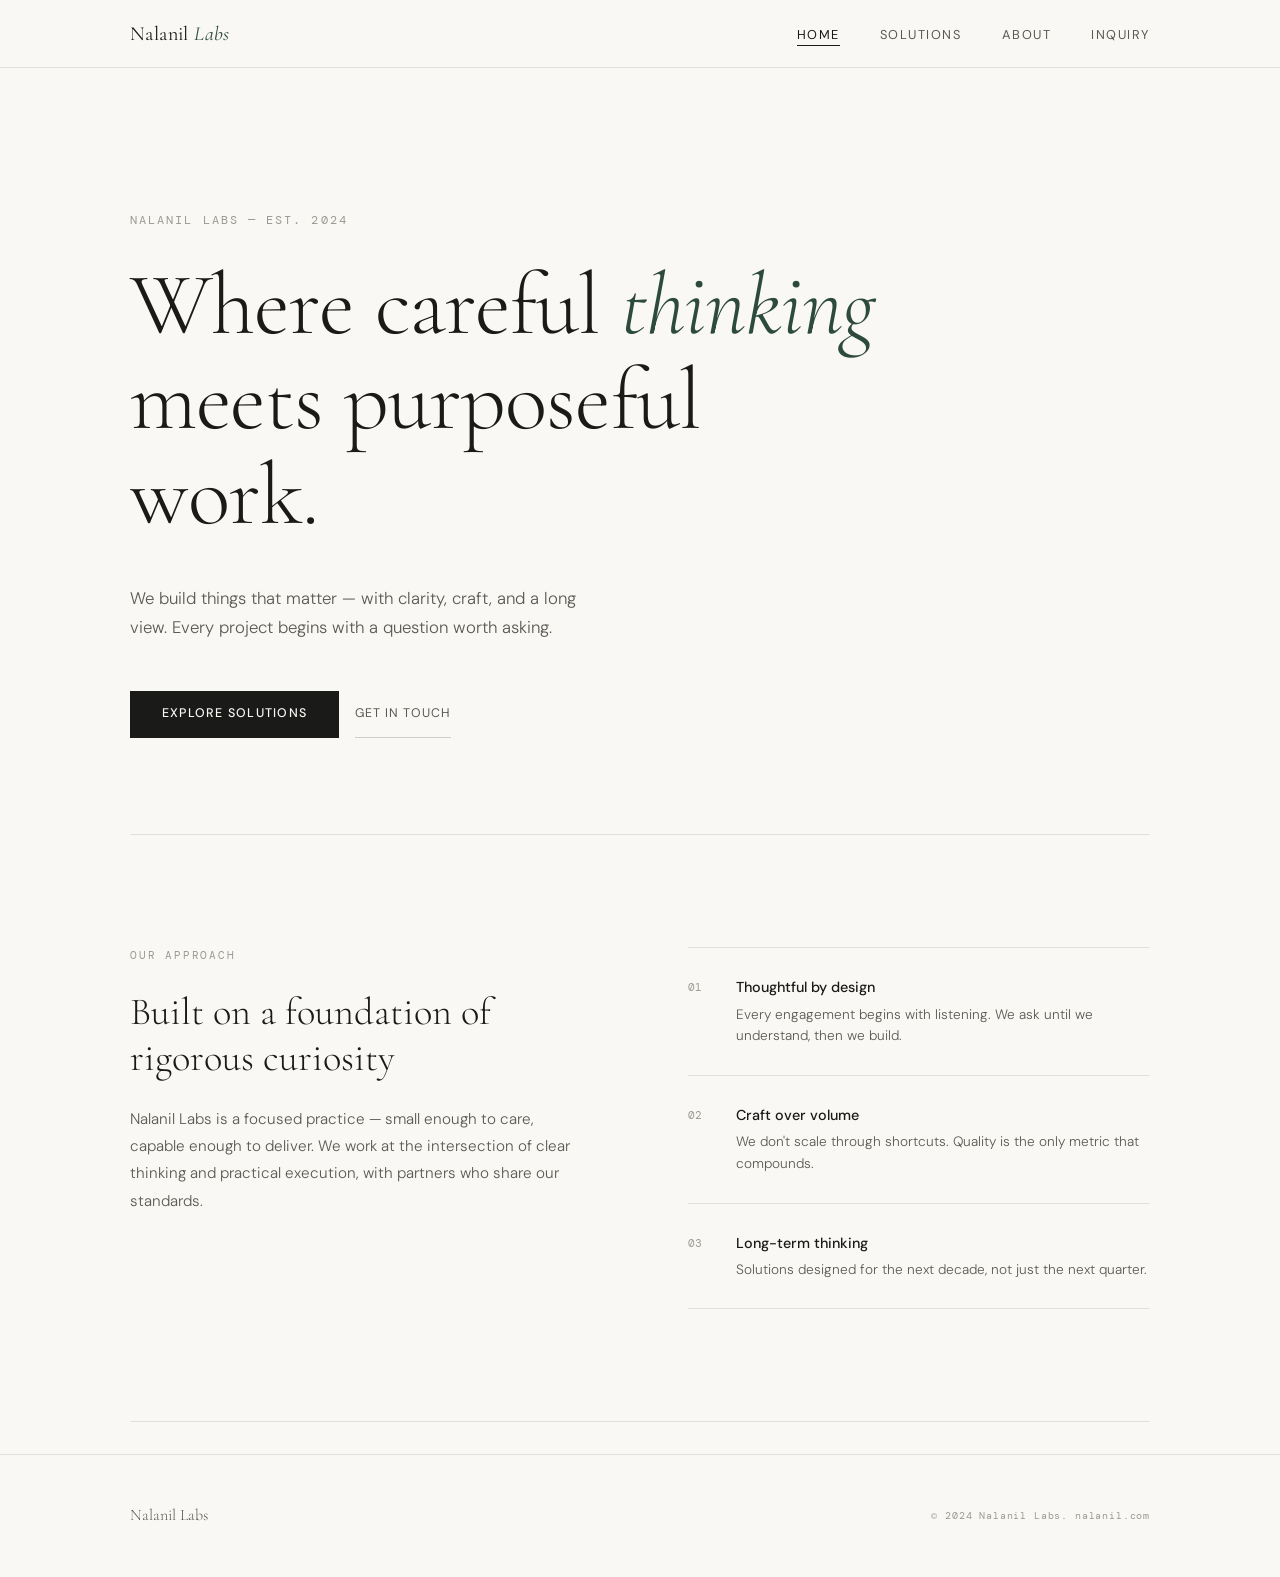
==== index.html @ ee6b1313 "Initial GitHub Pages site setup" ====
<!DOCTYPE html>
<html lang="en">
<head>
<meta charset="UTF-8">
<meta name="viewport" content="width=device-width, initial-scale=1.0">
<title>Nalanil Labs</title>
<link rel="preconnect" href="https://fonts.googleapis.com">
<link href="https://fonts.googleapis.com/css2?family=Cormorant+Garamond:ital,wght@0,300;0,400;0,600;1,300;1,400&family=DM+Mono:wght@300;400&family=DM+Sans:wght@300;400;500&display=swap" rel="stylesheet">
<style>
  *, *::before, *::after { box-sizing: border-box; margin: 0; padding: 0; }

  :root {
    --ink: #1a1a18;
    --ink-soft: #5a5a54;
    --ink-muted: #9a9a94;
    --paper: #f9f8f4;
    --paper-warm: #f2f0e8;
    --paper-card: #ffffff;
    --accent: #2d4a3e;
    --accent-light: #e8f0ec;
    --border: rgba(26,26,24,0.1);
    --border-med: rgba(26,26,24,0.18);
    --serif: 'Cormorant Garamond', Georgia, serif;
    --sans: 'DM Sans', sans-serif;
    --mono: 'DM Mono', monospace;
    --nav-h: 68px;
    --max: 1100px;
  }

  html { scroll-behavior: smooth; }

  body {
    font-family: var(--sans);
    background: var(--paper);
    color: var(--ink);
    font-size: 16px;
    line-height: 1.6;
    -webkit-font-smoothing: antialiased;
  }

  /* NAV */
  nav {
    position: fixed; top: 0; left: 0; right: 0;
    height: var(--nav-h);
    background: rgba(249,248,244,0.93);
    backdrop-filter: blur(12px);
    border-bottom: 1px solid var(--border);
    z-index: 100;
    display: flex; align-items: center;
  }
  .nav-inner {
    max-width: var(--max); margin: 0 auto; padding: 0 2.5rem;
    width: 100%; display: flex; align-items: center; justify-content: space-between;
  }
  .nav-logo {
    font-family: var(--serif); font-size: 1.25rem; font-weight: 400;
    letter-spacing: 0.02em; color: var(--ink); text-decoration: none; cursor: pointer;
  }
  .nav-logo span { font-style: italic; color: var(--accent); }
  .nav-links { display: flex; gap: 2.5rem; list-style: none; align-items: center; }
  .nav-links a {
    font-size: 0.8rem; font-weight: 400; letter-spacing: 0.12em; text-transform: uppercase;
    color: var(--ink-soft); text-decoration: none; cursor: pointer;
    transition: color 0.2s; padding-bottom: 2px; border-bottom: 1px solid transparent;
  }
  .nav-links a:hover, .nav-links a.active { color: var(--ink); border-bottom-color: var(--ink); }

  /* PAGES */
  .page { display: none; min-height: 100vh; padding-top: var(--nav-h); animation: fadeUp 0.45s ease both; }
  .page.visible { display: block; }
  @keyframes fadeUp {
    from { opacity: 0; transform: translateY(10px); }
    to   { opacity: 1; transform: translateY(0); }
  }

  /* LAYOUT */
  .container { max-width: var(--max); margin: 0 auto; padding: 0 2.5rem; }

  /* SHARED */
  .eyebrow {
    font-family: var(--mono); font-size: 0.7rem; letter-spacing: 0.18em;
    text-transform: uppercase; color: var(--ink-muted); margin-bottom: 1.25rem;
  }
  .page-header { padding: 6rem 0 4rem; border-bottom: 1px solid var(--border); }
  .page-header h1 {
    font-family: var(--serif); font-size: clamp(2.4rem, 5vw, 4rem);
    font-weight: 300; line-height: 1.1; max-width: 640px;
  }
  .page-header p {
    margin-top: 1.5rem; font-size: 1rem; color: var(--ink-soft);
    max-width: 500px; font-weight: 300; line-height: 1.75;
  }

  /* BUTTONS */
  .btn-primary {
    display: inline-block; background: var(--ink); color: var(--paper);
    font-family: var(--sans); font-size: 0.78rem; font-weight: 500;
    letter-spacing: 0.1em; text-transform: uppercase; padding: 0.85rem 2rem;
    cursor: pointer; border: none; transition: background 0.2s, transform 0.15s; text-decoration: none;
  }
  .btn-primary:hover { background: var(--accent); transform: translateY(-1px); }
  .btn-ghost {
    display: inline-block; background: transparent; color: var(--ink-soft);
    font-family: var(--sans); font-size: 0.78rem; font-weight: 400;
    letter-spacing: 0.08em; text-transform: uppercase; padding: 0.85rem 0;
    cursor: pointer; border: none; text-decoration: none;
    border-bottom: 1px solid var(--border-med); transition: color 0.2s, border-color 0.2s;
  }
  .btn-ghost:hover { color: var(--ink); border-color: var(--ink); }
  .btn-group { display: flex; gap: 1rem; align-items: center; flex-wrap: wrap; }

  /* HOME */
  .home-hero { padding: 9rem 0 6rem; border-bottom: 1px solid var(--border); }
  .hero-eyebrow {
    font-family: var(--mono); font-size: 0.72rem; letter-spacing: 0.18em;
    text-transform: uppercase; color: var(--ink-muted); margin-bottom: 1.75rem;
  }
  .hero-headline {
    font-family: var(--serif); font-size: clamp(3.2rem, 7vw, 5.5rem);
    font-weight: 300; line-height: 1.08; letter-spacing: -0.01em;
    color: var(--ink); max-width: 760px; margin-bottom: 2.5rem;
  }
  .hero-headline em { font-style: italic; color: var(--accent); }
  .hero-sub {
    font-size: 1.05rem; font-weight: 300; color: var(--ink-soft);
    max-width: 480px; line-height: 1.75; margin-bottom: 3rem;
  }
  .home-intro {
    padding: 7rem 0; display: grid; grid-template-columns: 1fr 1fr;
    gap: 6rem; align-items: start; border-bottom: 1px solid var(--border);
  }
  .intro-label {
    font-family: var(--mono); font-size: 0.7rem; letter-spacing: 0.16em;
    text-transform: uppercase; color: var(--ink-muted); margin-bottom: 1.5rem;
  }
  .intro-title { font-family: var(--serif); font-size: 2.4rem; font-weight: 300; line-height: 1.2; margin-bottom: 1.5rem; }
  .intro-body { font-size: 0.95rem; color: var(--ink-soft); line-height: 1.8; font-weight: 300; }
  .intro-features { display: flex; flex-direction: column; }
  .feature-row {
    display: flex; align-items: flex-start; gap: 1.5rem;
    padding: 1.75rem 0; border-bottom: 1px solid var(--border);
  }
  .feature-row:first-child { border-top: 1px solid var(--border); }
  .feature-num { font-family: var(--mono); font-size: 0.7rem; color: var(--ink-muted); padding-top: 3px; min-width: 24px; }
  .feature-text strong { display: block; font-size: 0.9rem; font-weight: 500; margin-bottom: 0.25rem; color: var(--ink); }
  .feature-text p { font-size: 0.85rem; color: var(--ink-soft); font-weight: 300; line-height: 1.6; }

  /* SOLUTIONS */
  .workflow-section { padding: 5rem 0; border-bottom: 1px solid var(--border); }
  .workflow-intro {
    display: grid; grid-template-columns: 1fr 1.4fr; gap: 5rem; align-items: start; margin-bottom: 4rem;
  }
  .workflow-intro h2 { font-family: var(--serif); font-size: 2.2rem; font-weight: 300; line-height: 1.2; }
  .workflow-intro p { font-size: 0.92rem; color: var(--ink-soft); line-height: 1.85; font-weight: 300; }
  .time-callout {
    background: var(--accent); color: var(--paper); padding: 2.5rem 3rem;
    margin-bottom: 4rem; display: flex; align-items: center; gap: 3rem;
  }
  .time-num {
    font-family: var(--serif); font-size: 4.5rem; font-weight: 300;
    line-height: 1; white-space: nowrap; opacity: 0.95;
  }
  .time-num span { font-size: 1.8rem; }
  .time-text { font-size: 0.9rem; font-weight: 300; line-height: 1.7; opacity: 0.85; }
  .time-text strong { font-weight: 500; opacity: 1; display: block; font-size: 1rem; margin-bottom: 0.4rem; }
  .workflow-steps { display: flex; flex-direction: column; }
  .step-row {
    display: grid; grid-template-columns: 60px 1fr; gap: 2rem;
    padding: 2.25rem 0; border-bottom: 1px solid var(--border); align-items: start;
  }
  .step-row:first-child { border-top: 1px solid var(--border); }
  .step-num { font-family: var(--mono); font-size: 0.65rem; color: var(--ink-muted); letter-spacing: 0.08em; padding-top: 4px; }
  .step-body h4 { font-family: var(--serif); font-size: 1.25rem; font-weight: 400; margin-bottom: 0.5rem; }
  .step-body p { font-size: 0.85rem; color: var(--ink-soft); line-height: 1.75; font-weight: 300; }
  .step-tag {
    display: inline-block; margin-top: 0.75rem; font-family: var(--mono);
    font-size: 0.62rem; letter-spacing: 0.1em; text-transform: uppercase;
    color: var(--accent); padding: 0.25rem 0.65rem;
    border: 1px solid rgba(45,74,62,0.3); background: var(--accent-light);
  }
  .solutions-cta {
    padding: 5rem 0; display: flex; align-items: center;
    justify-content: space-between; gap: 2rem;
  }
  .solutions-cta h2 { font-family: var(--serif); font-size: 2rem; font-weight: 300; max-width: 420px; line-height: 1.2; }

  /* ABOUT */
  .about-split {
    padding: 6rem 0; display: grid; grid-template-columns: 1fr 1fr;
    gap: 7rem; border-bottom: 1px solid var(--border); align-items: start;
  }
  .about-text h2 { font-family: var(--serif); font-size: 2.5rem; font-weight: 300; line-height: 1.15; margin-bottom: 2rem; }
  .about-text p { font-size: 0.92rem; color: var(--ink-soft); line-height: 1.85; font-weight: 300; margin-bottom: 1.25rem; }
  .origin-section { padding: 6rem 0; border-bottom: 1px solid var(--border); }
  .origin-grid { display: grid; grid-template-columns: 1fr 2fr; gap: 6rem; align-items: start; margin-top: 3rem; }
  .origin-sidebar h2 { font-family: var(--serif); font-size: 2.2rem; font-weight: 300; line-height: 1.15; }
  .origin-sidebar h2 em { font-style: italic; color: var(--accent); }
  .origin-note { margin-top: 2rem; padding-top: 2rem; border-top: 1px solid var(--border); }
  .origin-note-label { font-family: var(--mono); font-size: 0.65rem; letter-spacing: 0.1em; text-transform: uppercase; color: var(--ink-muted); margin-bottom: 0.75rem; }
  .origin-note p { font-size: 0.82rem; color: var(--ink-soft); line-height: 1.75; font-weight: 300; }
  .origin-body { display: flex; flex-direction: column; gap: 1.75rem; }
  .origin-body p { font-size: 0.95rem; color: var(--ink-soft); line-height: 1.85; font-weight: 300; }
  .origin-body p.lead { font-size: 1.05rem; color: var(--ink); }
  .origin-pullquote { background: var(--paper-warm); border-left: 2px solid var(--accent); padding: 1.75rem 2rem; }
  .origin-pullquote p { font-family: var(--serif); font-size: 1.35rem; font-weight: 300; font-style: italic; line-height: 1.4; color: var(--ink); }
  .values-section { padding: 5rem 0; border-bottom: 1px solid var(--border); }
  .values-label { font-family: var(--mono); font-size: 0.7rem; letter-spacing: 0.16em; text-transform: uppercase; color: var(--ink-muted); margin-bottom: 3rem; }
  .values-grid { display: grid; grid-template-columns: repeat(3, 1fr); gap: 4rem; }
  .value-item h4 { font-family: var(--serif); font-size: 1.3rem; font-weight: 400; margin-bottom: 0.75rem; }
  .value-item p { font-size: 0.85rem; color: var(--ink-soft); line-height: 1.75; font-weight: 300; }

  /* INQUIRY */
  .inquiry-layout { padding: 6rem 0; display: grid; grid-template-columns: 1fr 1.6fr; gap: 8rem; align-items: start; }
  .inquiry-info h2 { font-family: var(--serif); font-size: 2.4rem; font-weight: 300; line-height: 1.15; margin-bottom: 1.5rem; }
  .inquiry-info p { font-size: 0.9rem; color: var(--ink-soft); line-height: 1.8; font-weight: 300; margin-bottom: 2.5rem; }
  .contact-detail { padding: 1.25rem 0; border-top: 1px solid var(--border); display: flex; flex-direction: column; gap: 0.2rem; }
  .contact-detail:last-child { border-bottom: 1px solid var(--border); }
  .cd-label { font-family: var(--mono); font-size: 0.65rem; letter-spacing: 0.12em; text-transform: uppercase; color: var(--ink-muted); }
  .cd-val { font-size: 0.9rem; color: var(--ink); font-weight: 300; }
  .form-grid { display: flex; flex-direction: column; gap: 1.5rem; }
  .form-row { display: grid; grid-template-columns: 1fr 1fr; gap: 1.5rem; }
  .form-field { display: flex; flex-direction: column; gap: 0.5rem; }
  .form-field label { font-size: 0.72rem; font-weight: 500; letter-spacing: 0.1em; text-transform: uppercase; color: var(--ink-soft); }
  .form-field input,
  .form-field select,
  .form-field textarea {
    background: var(--paper-card); border: 1px solid var(--border-med);
    padding: 0.85rem 1rem; font-family: var(--sans); font-size: 0.9rem;
    color: var(--ink); outline: none; transition: border-color 0.2s;
    font-weight: 300; width: 100%; border-radius: 0; -webkit-appearance: none; appearance: none;
  }
  .form-field select {
    background-image: url("data:image/svg+xml,%3Csvg xmlns='http://www.w3.org/2000/svg' width='12' height='8' viewBox='0 0 12 8'%3E%3Cpath d='M1 1l5 5 5-5' stroke='%239a9a94' stroke-width='1.5' fill='none' stroke-linecap='round'/%3E%3C/svg%3E");
    background-repeat: no-repeat; background-position: right 1rem center; padding-right: 2.5rem; cursor: pointer;
  }
  .form-field input:focus, .form-field select:focus, .form-field textarea:focus { border-color: var(--ink); }
  .form-field textarea { resize: vertical; min-height: 140px; line-height: 1.6; }
  .form-submit { display: flex; justify-content: flex-end; padding-top: 0.5rem; }
  .btn-submit {
    background: var(--ink); color: var(--paper); font-family: var(--sans);
    font-size: 0.78rem; font-weight: 500; letter-spacing: 0.1em; text-transform: uppercase;
    padding: 1rem 2.5rem; border: none; cursor: pointer; transition: background 0.2s, transform 0.15s;
  }
  .btn-submit:hover { background: var(--accent); transform: translateY(-1px); }
  .form-note { font-size: 0.75rem; color: var(--ink-muted); font-weight: 300; }
  .success-msg {
    background: var(--accent-light); border: 1px solid rgba(45,74,62,0.2);
    padding: 1.25rem 1.5rem; font-size: 0.88rem; color: var(--accent); display: none;
  }

  /* FOOTER */
  footer { border-top: 1px solid var(--border); padding: 3rem 0; margin-top: 2rem; }
  .footer-inner {
    max-width: var(--max); margin: 0 auto; padding: 0 2.5rem;
    display: flex; align-items: center; justify-content: space-between;
  }
  .footer-logo { font-family: var(--serif); font-size: 1rem; font-weight: 300; color: var(--ink-soft); }
  .footer-copy { font-family: var(--mono); font-size: 0.65rem; color: var(--ink-muted); letter-spacing: 0.08em; }

  /* MOBILE */
  @media (max-width: 768px) {
    .nav-links { display: none; }
    .home-intro, .about-split, .workflow-intro, .origin-grid { grid-template-columns: 1fr; gap: 3rem; }
    .values-grid { grid-template-columns: 1fr; gap: 2rem; }
    .inquiry-layout { grid-template-columns: 1fr; gap: 4rem; }
    .form-row { grid-template-columns: 1fr; }
    .solutions-cta { flex-direction: column; align-items: flex-start; }
    .time-callout { flex-direction: column; gap: 1rem; padding: 2rem; }
    .time-num { font-size: 3rem; }
  }
</style>
</head>
<body>

<nav>
  <div class="nav-inner">
    <a class="nav-logo" href="#" onclick="showPage('home'); return false;">Nalanil <span>Labs</span></a>
    <ul class="nav-links">
      <li><a href="#" onclick="showPage('home'); return false;" data-page="home" class="active">Home</a></li>
      <li><a href="#" onclick="showPage('solutions'); return false;" data-page="solutions">Solutions</a></li>
      <li><a href="#" onclick="showPage('about'); return false;" data-page="about">About</a></li>
      <li><a href="#" onclick="showPage('inquiry'); return false;" data-page="inquiry">Inquiry</a></li>
    </ul>
  </div>
</nav>

<!-- HOME -->
<div class="page visible" id="page-home">
  <div class="container">
    <div class="home-hero">
      <p class="hero-eyebrow">Nalanil Labs — Est. 2024</p>
      <h1 class="hero-headline">Where careful <em>thinking</em> meets purposeful work.</h1>
      <p class="hero-sub">We build things that matter — with clarity, craft, and a long view. Every project begins with a question worth asking.</p>
      <div class="btn-group">
        <a class="btn-primary" href="#" onclick="showPage('solutions'); return false;">Explore Solutions</a>
        <a class="btn-ghost" href="#" onclick="showPage('inquiry'); return false;">Get in touch</a>
      </div>
    </div>
  </div>

  <div class="container">
    <div class="home-intro">
      <div>
        <p class="intro-label">Our approach</p>
        <h2 class="intro-title">Built on a foundation of rigorous curiosity</h2>
        <p class="intro-body">Nalanil Labs is a focused practice — small enough to care, capable enough to deliver. We work at the intersection of clear thinking and practical execution, with partners who share our standards.</p>
      </div>
      <div class="intro-features">
        <div class="feature-row">
          <span class="feature-num">01</span>
          <div class="feature-text">
            <strong>Thoughtful by design</strong>
            <p>Every engagement begins with listening. We ask until we understand, then we build.</p>
          </div>
        </div>
        <div class="feature-row">
          <span class="feature-num">02</span>
          <div class="feature-text">
            <strong>Craft over volume</strong>
            <p>We don't scale through shortcuts. Quality is the only metric that compounds.</p>
          </div>
        </div>
        <div class="feature-row">
          <span class="feature-num">03</span>
          <div class="feature-text">
            <strong>Long-term thinking</strong>
            <p>Solutions designed for the next decade, not just the next quarter.</p>
          </div>
        </div>
      </div>
    </div>
  </div>

  <footer>
    <div class="footer-inner">
      <span class="footer-logo">Nalanil Labs</span>
      <span class="footer-copy">© 2024 Nalanil Labs. nalanil.com</span>
    </div>
  </footer>
</div>

<!-- SOLUTIONS -->
<div class="page" id="page-solutions">
  <div class="container">
    <div class="page-header">
      <p class="eyebrow">What we do</p>
      <h1>Technology that does the heavy lifting</h1>
      <p>We build automated systems that give your team back the time they've been quietly losing — so they can focus on the work that actually moves things forward.</p>
    </div>

    <div class="workflow-section">
      <div class="workflow-intro">
        <h2>Automated Project Workflow</h2>
        <p>Most businesses run on a quiet tax: hours spent chasing updates, formatting reports, routing approvals, and manually moving work from one stage to the next. It doesn't feel like much on any given Tuesday — but it adds up fast. Our automated project workflow is designed to eliminate that tax entirely, replacing manual coordination with systems that run themselves.</p>
      </div>

      <div class="time-callout">
        <div class="time-num">10–15<br><span>weeks</span></div>
        <div class="time-text">
          <strong>Given back to your team, every year</strong>
          That's not a projection — it's what happens when you stop doing manually what a well-built system can do automatically. Approvals, handoffs, status updates, reminders, reporting. All of it, handled.
        </div>
      </div>

      <div class="workflow-steps">
        <div class="step-row">
          <div class="step-num">Step 01</div>
          <div class="step-body">
            <h4>Intake & Triage</h4>
            <p>Every project, request, or task enters through a single structured intake point. No more chasing context across emails and chat threads. Information is captured once, cleanly, and routed automatically to the right people.</p>
            <span class="step-tag">Automated routing</span>
          </div>
        </div>
        <div class="step-row">
          <div class="step-num">Step 02</div>
          <div class="step-body">
            <h4>Assignment & Kickoff</h4>
            <p>Ownership is assigned based on workload, role, and availability — without a manager having to manually delegate. Kickoff briefs are generated and distributed automatically. Work starts without a meeting to start it.</p>
            <span class="step-tag">AI-assisted delegation</span>
          </div>
        </div>
        <div class="step-row">
          <div class="step-num">Step 03</div>
          <div class="step-body">
            <h4>Progress & Handoffs</h4>
            <p>As work moves through stages, the system handles the handoffs. Stakeholders are notified when they need to act — not drowned in updates when they don't. Bottlenecks surface before they become delays.</p>
            <span class="step-tag">Smart notifications</span>
          </div>
        </div>
        <div class="step-row">
          <div class="step-num">Step 04</div>
          <div class="step-body">
            <h4>Approval & Sign-off</h4>
            <p>Approvals that once sat in inboxes for days are now triggered, tracked, and followed up on automatically. Decision-makers get what they need to decide — nothing more, nothing less.</p>
            <span class="step-tag">Automated follow-up</span>
          </div>
        </div>
        <div class="step-row">
          <div class="step-num">Step 05</div>
          <div class="step-body">
            <h4>Reporting & Close</h4>
            <p>When a project closes, a summary is generated automatically — timeline, outcomes, decisions made. No retrospective meeting required. The institutional knowledge stays, without anyone having to write it up.</p>
            <span class="step-tag">Auto-generated reports</span>
          </div>
        </div>
      </div>
    </div>

    <div class="solutions-cta">
      <h2>Ready to see what this could look like for your business?</h2>
      <a class="btn-primary" href="#" onclick="showPage('inquiry'); return false;">Start a conversation</a>
    </div>
  </div>

  <footer>
    <div class="footer-inner">
      <span class="footer-logo">Nalanil Labs</span>
      <span class="footer-copy">© 2024 Nalanil Labs. nalanil.com</span>
    </div>
  </footer>
</div>

<!-- ABOUT -->
<div class="page" id="page-about">
  <div class="container">
    <div class="page-header">
      <p class="eyebrow">Who we are</p>
      <h1>A small lab with a long view</h1>
    </div>

    <div class="about-split">
      <div class="about-text">
        <h2>A name born from an ancient story. A mission shaped by a modern one.</h2>
        <p>Nalanil Labs was founded as a quiet counterpoint to the culture of fast, cheap, and disposable. We believe the most valuable things take time to get right — and that the organisations who understand this are the ones worth working with.</p>
        <p>We're a small team, deliberately. That's not a constraint; it's a choice. We stay small to stay sharp — and to give every engagement the focus it deserves.</p>
      </div>
      <div>
        <div style="background:var(--paper-warm);border:1px solid var(--border);padding:3rem;aspect-ratio:4/3;display:flex;align-items:flex-end;">
          <div>
            <p style="font-family:var(--serif);font-size:1.6rem;font-weight:300;line-height:1.3;color:var(--ink-soft);font-style:italic;">"Two brothers who built a bridge across the impossible — not because they had to, but because they believed it could be done."</p>
            <p style="margin-top:1rem;font-family:var(--mono);font-size:0.65rem;color:var(--ink-muted);letter-spacing:0.1em;text-transform:uppercase;">— The Ramayana, on Nala &amp; Nila</p>
          </div>
        </div>
      </div>
    </div>

    <div class="origin-section">
      <p class="eyebrow">The origin</p>
      <div class="origin-grid">
        <div class="origin-sidebar">
          <h2>Nala &amp; Nila.<br><em>The builders.</em></h2>
          <div class="origin-note">
            <p class="origin-note-label">From the Ramayana</p>
            <p>Nala was the son of Vishwakarma, the divine architect. Nila was blessed so that anything he touched would float. Together, they led the construction of Rama Setu — a bridge across the sea that no one had built before, and most believed impossible.</p>
          </div>
        </div>
        <div class="origin-body">
          <p class="lead">I grew up hearing the Ramayana. Like most of us, I knew the broad strokes — the heroism, the exile, the war. But one part of the story always quietly stayed with me: Nala and Nila, the two brothers who built the bridge.</p>
          <p>They didn't lead armies. They didn't wield weapons. What they brought was something rarer — <em>craft and blessing working in tandem</em>. Nala had the knowledge of an architect; Nila had a gift that made the impossible float. Neither alone could have done it. Together, they changed the course of everything.</p>
          <p>When I started thinking seriously about what kind of company I wanted to build, I kept returning to that image. I had watched businesses — good ones, with good people — struggle not because they lacked ambition, but because they lacked the right tools. They were spending enormous energy on things that could be handled: repetitive decisions, slow workflows, information that sat in silos, processes that should have run themselves.</p>
          <div class="origin-pullquote">
            <p>What if technology could be what Nila's gift was — the thing that makes the heavy things float, so the real builders can focus on building?</p>
          </div>
          <p>That's the idea at the heart of Nalanil Labs. We combine the structured thinking of the architect with the practical power of AI, automation, and technology — not to replace people, but to lift the weight off them. To give small and mid-sized businesses the kind of capability that was once only available to the very large.</p>
          <p>The name Nalanil carries both brothers — inseparable, complementary. That's intentional. We don't believe in technology for its own sake, and we don't believe in strategy without the means to execute it. The bridge only got built because Nala knew <em>how</em>, and Nila made it <em>possible</em>.</p>
          <p>We're here to do the same for the businesses we work with. One bridge at a time.</p>
        </div>
      </div>
    </div>

    <div class="values-section">
      <p class="values-label">What guides us</p>
      <div class="values-grid">
        <div class="value-item">
          <h4>Honesty over comfort</h4>
          <p>We say what we see. Even when it's not what someone wants to hear. Especially then.</p>
        </div>
        <div class="value-item">
          <h4>Depth over breadth</h4>
          <p>We'd rather know one thing well than several things superficially.</p>
        </div>
        <div class="value-item">
          <h4>Restraint as craft</h4>
          <p>Knowing what to leave out is as important as knowing what to put in. This applies to products, advice, and language.</p>
        </div>
      </div>
    </div>
  </div>

  <footer>
    <div class="footer-inner">
      <span class="footer-logo">Nalanil Labs</span>
      <span class="footer-copy">© 2024 Nalanil Labs. nalanil.com</span>
    </div>
  </footer>
</div>

<!-- INQUIRY -->
<div class="page" id="page-inquiry">
  <div class="container">
    <div class="inquiry-layout">
      <div class="inquiry-info">
        <h2>Let's start a conversation</h2>
        <p>We take on a small number of engagements at a time, to ensure every partner gets the attention their work deserves. If you'd like to explore working together, we'd love to hear from you.</p>
        <p>We'll respond within two business days.</p>
        <div class="contact-detail">
          <span class="cd-label">Email</span>
          <span class="cd-val">solutions@nalanil.com</span>
        </div>
        <div class="contact-detail">
          <span class="cd-label">Website</span>
          <span class="cd-val">nalanil.com</span>
        </div>
        <div class="contact-detail">
          <span class="cd-label">Response time</span>
          <span class="cd-val">Within 2 business days</span>
        </div>
      </div>

      <div>
        <div id="success-msg" class="success-msg">Thank you — your message has been received. We'll be in touch shortly.</div>
        <form
          class="form-grid"
          id="inquiry-form"
          action="https://formsubmit.co/solutions@nalanil.com"
          method="POST"
        >
          <input type="hidden" name="_subject" value="New inquiry from nalanil.com">
          <input type="hidden" name="_template" value="table">
          <input type="hidden" name="_next" id="form-next" value="">
          <input type="text" name="_honey" tabindex="-1" autocomplete="off" style="display:none">
          <div class="form-row">
            <div class="form-field">
              <label for="first-name">First name</label>
              <input id="first-name" name="first_name" type="text" placeholder="Your first name" required>
            </div>
            <div class="form-field">
              <label for="last-name">Last name</label>
              <input id="last-name" name="last_name" type="text" placeholder="Your last name" required>
            </div>
          </div>
          <div class="form-field">
            <label for="email">Email</label>
            <input id="email" name="email" type="email" placeholder="your@email.com" required>
          </div>
          <div class="form-field">
            <label for="organisation">Organisation</label>
            <input id="organisation" name="organisation" type="text" placeholder="Company or project name" required>
          </div>
          <div class="form-field">
            <label for="area-of-interest">Area of interest</label>
            <select id="area-of-interest" name="area_of_interest" required>
              <option value="" disabled selected>Select one</option>
              <option>Automated Project Workflow</option>
              <option>Strategy &amp; Consulting</option>
              <option>Something else</option>
            </select>
          </div>
          <div class="form-field">
            <label for="project-details">Tell us about your project</label>
            <textarea id="project-details" name="project_details" placeholder="What are you working on? What's the challenge? What does success look like?" required></textarea>
          </div>
          <div class="form-submit">
            <button class="btn-submit" type="submit">Send inquiry</button>
          </div>
          <p class="form-note">We respect your privacy. Your information is never shared or sold.</p>
        </form>
      </div>
    </div>
  </div>

  <footer>
    <div class="footer-inner">
      <span class="footer-logo">Nalanil Labs</span>
      <span class="footer-copy">© 2024 Nalanil Labs. nalanil.com</span>
    </div>
  </footer>
</div>

<script>
  function showPage(name) {
    var pages = document.querySelectorAll('.page');
    for (var i = 0; i < pages.length; i++) {
      pages[i].classList.remove('visible');
    }
    var links = document.querySelectorAll('.nav-links a');
    for (var j = 0; j < links.length; j++) {
      links[j].classList.remove('active');
    }
    var page = document.getElementById('page-' + name);
    if (page) { page.classList.add('visible'); window.scrollTo(0, 0); }
    var link = document.querySelector('[data-page="' + name + '"]');
    if (link) { link.classList.add('active'); }
  }

  (function () {
    var nextField = document.getElementById('form-next');
    if (nextField) {
      nextField.value = window.location.origin + window.location.pathname + '?submitted=1';
    }

    var params = new URLSearchParams(window.location.search);
    if (params.get('submitted') === '1') {
      showPage('inquiry');
      document.getElementById('inquiry-form').style.display = 'none';
      document.getElementById('success-msg').style.display = 'block';
      window.history.replaceState({}, document.title, window.location.pathname);
    }
  }());
</script>
</body>
</html>
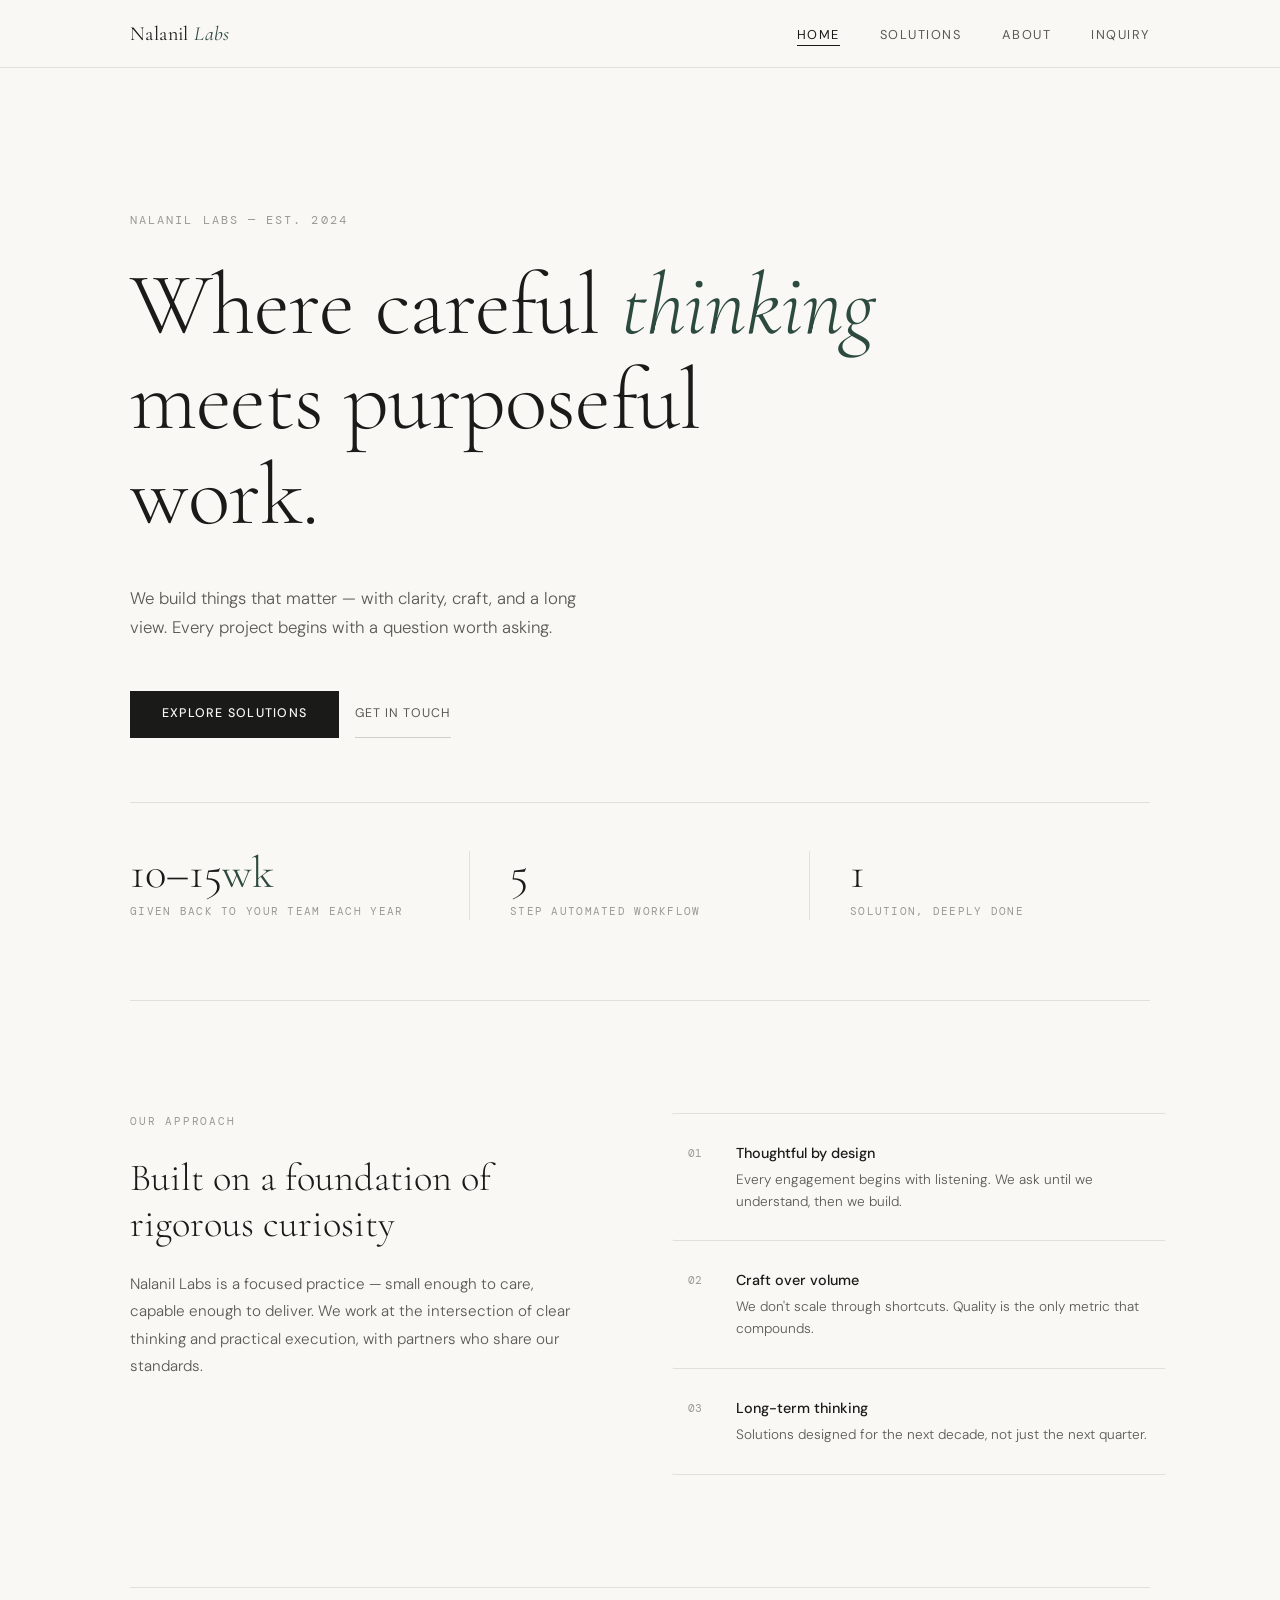
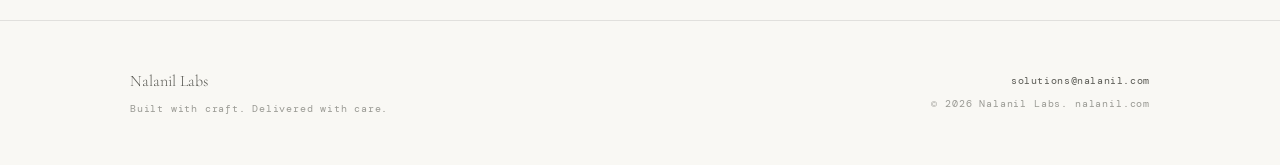
==== commit 736efe71: "Improve website UI with mobile nav, animations, and visual polish - Add hamburger menu with full-scr" ====
--- a/index.html
+++ b/index.html
@@ -18,6 +18,7 @@
     --paper-card: #ffffff;
     --accent: #2d4a3e;
     --accent-light: #e8f0ec;
+    --accent-hover: rgba(45,74,62,0.06);
     --border: rgba(26,26,24,0.1);
     --border-med: rgba(26,26,24,0.18);
     --serif: 'Cormorant Garamond', Georgia, serif;
@@ -42,7 +43,7 @@
   nav {
     position: fixed; top: 0; left: 0; right: 0;
     height: var(--nav-h);
-    background: rgba(249,248,244,0.93);
+    background: rgba(249,248,244,0.95);
     backdrop-filter: blur(12px);
     border-bottom: 1px solid var(--border);
     z-index: 100;
@@ -65,6 +66,40 @@
   }
   .nav-links a:hover, .nav-links a.active { color: var(--ink); border-bottom-color: var(--ink); }
 
+  /* HAMBURGER */
+  .hamburger {
+    display: none; flex-direction: column; gap: 5px; cursor: pointer;
+    background: none; border: none; padding: 6px; z-index: 200;
+  }
+  .hamburger span {
+    display: block; width: 22px; height: 1.5px; background: var(--ink);
+    transition: transform 0.3s ease, opacity 0.3s ease;
+    transform-origin: center;
+  }
+  .hamburger.open span:nth-child(1) { transform: translateY(6.5px) rotate(45deg); }
+  .hamburger.open span:nth-child(2) { opacity: 0; transform: scaleX(0); }
+  .hamburger.open span:nth-child(3) { transform: translateY(-6.5px) rotate(-45deg); }
+
+  /* MOBILE OVERLAY NAV */
+  .mobile-nav {
+    display: none; position: fixed; inset: 0; z-index: 150;
+    background: rgba(249,248,244,0.98); backdrop-filter: blur(16px);
+    flex-direction: column; align-items: center; justify-content: center;
+    gap: 2.5rem;
+    opacity: 0; transform: translateY(-10px);
+    transition: opacity 0.35s ease, transform 0.35s ease;
+    pointer-events: none;
+  }
+  .mobile-nav.open {
+    display: flex; opacity: 1; transform: translateY(0); pointer-events: all;
+  }
+  .mobile-nav a {
+    font-family: var(--serif); font-size: 2.2rem; font-weight: 300;
+    color: var(--ink); text-decoration: none; cursor: pointer;
+    letter-spacing: 0.01em; transition: color 0.2s;
+  }
+  .mobile-nav a:hover { color: var(--accent); }
+
   /* PAGES */
   .page { display: none; min-height: 100vh; padding-top: var(--nav-h); animation: fadeUp 0.45s ease both; }
   .page.visible { display: block; }
@@ -72,6 +107,21 @@
     from { opacity: 0; transform: translateY(10px); }
     to   { opacity: 1; transform: translateY(0); }
   }
+
+  /* SCROLL ANIMATIONS */
+  [data-animate] {
+    opacity: 0;
+    transform: translateY(22px);
+    transition: opacity 0.65s ease, transform 0.65s ease;
+  }
+  [data-animate].in-view {
+    opacity: 1;
+    transform: translateY(0);
+  }
+  [data-animate][data-delay="1"] { transition-delay: 0.1s; }
+  [data-animate][data-delay="2"] { transition-delay: 0.2s; }
+  [data-animate][data-delay="3"] { transition-delay: 0.3s; }
+  [data-animate][data-delay="4"] { transition-delay: 0.4s; }
 
   /* LAYOUT */
   .container { max-width: var(--max); margin: 0 auto; padding: 0 2.5rem; }
@@ -110,7 +160,7 @@
   .btn-group { display: flex; gap: 1rem; align-items: center; flex-wrap: wrap; }
 
   /* HOME */
-  .home-hero { padding: 9rem 0 6rem; border-bottom: 1px solid var(--border); }
+  .home-hero { padding: 9rem 0 5rem; border-bottom: 1px solid var(--border); }
   .hero-eyebrow {
     font-family: var(--mono); font-size: 0.72rem; letter-spacing: 0.18em;
     text-transform: uppercase; color: var(--ink-muted); margin-bottom: 1.75rem;
@@ -125,6 +175,25 @@
     font-size: 1.05rem; font-weight: 300; color: var(--ink-soft);
     max-width: 480px; line-height: 1.75; margin-bottom: 3rem;
   }
+
+  /* STATS STRIP */
+  .hero-stats {
+    margin-top: 4rem; padding-top: 3rem; border-top: 1px solid var(--border);
+    display: grid; grid-template-columns: repeat(3, 1fr); gap: 0;
+  }
+  .stat-item {
+    padding: 0 2.5rem 0 0; border-right: 1px solid var(--border);
+  }
+  .stat-item:first-child { padding-left: 0; }
+  .stat-item:last-child { border-right: none; padding-left: 2.5rem; }
+  .stat-item:nth-child(2) { padding-left: 2.5rem; }
+  .stat-num {
+    font-family: var(--serif); font-size: 2.8rem; font-weight: 300;
+    line-height: 1; color: var(--ink); margin-bottom: 0.4rem;
+  }
+  .stat-num em { font-style: normal; color: var(--accent); }
+  .stat-label { font-family: var(--mono); font-size: 0.67rem; letter-spacing: 0.12em; text-transform: uppercase; color: var(--ink-muted); }
+
   .home-intro {
     padding: 7rem 0; display: grid; grid-template-columns: 1fr 1fr;
     gap: 6rem; align-items: start; border-bottom: 1px solid var(--border);
@@ -138,10 +207,16 @@
   .intro-features { display: flex; flex-direction: column; }
   .feature-row {
     display: flex; align-items: flex-start; gap: 1.5rem;
-    padding: 1.75rem 0; border-bottom: 1px solid var(--border);
+    padding: 1.75rem 1rem; border-bottom: 1px solid var(--border);
+    margin: 0 -1rem;
+    border-radius: 2px;
+    transition: background 0.2s ease;
+    cursor: default;
   }
   .feature-row:first-child { border-top: 1px solid var(--border); }
-  .feature-num { font-family: var(--mono); font-size: 0.7rem; color: var(--ink-muted); padding-top: 3px; min-width: 24px; }
+  .feature-row:hover { background: var(--accent-hover); }
+  .feature-num { font-family: var(--mono); font-size: 0.7rem; color: var(--ink-muted); padding-top: 3px; min-width: 24px; transition: color 0.2s; }
+  .feature-row:hover .feature-num { color: var(--accent); }
   .feature-text strong { display: block; font-size: 0.9rem; font-weight: 500; margin-bottom: 0.25rem; color: var(--ink); }
   .feature-text p { font-size: 0.85rem; color: var(--ink-soft); font-weight: 300; line-height: 1.6; }
 
@@ -166,10 +241,15 @@
   .workflow-steps { display: flex; flex-direction: column; }
   .step-row {
     display: grid; grid-template-columns: 60px 1fr; gap: 2rem;
-    padding: 2.25rem 0; border-bottom: 1px solid var(--border); align-items: start;
+    padding: 2.25rem 1rem; border-bottom: 1px solid var(--border); align-items: start;
+    margin: 0 -1rem; border-left: 2px solid transparent;
+    transition: background 0.2s ease, border-left-color 0.25s ease;
+    cursor: default;
   }
   .step-row:first-child { border-top: 1px solid var(--border); }
-  .step-num { font-family: var(--mono); font-size: 0.65rem; color: var(--ink-muted); letter-spacing: 0.08em; padding-top: 4px; }
+  .step-row:hover { background: var(--accent-hover); border-left-color: var(--accent); }
+  .step-num { font-family: var(--mono); font-size: 0.65rem; color: var(--ink-muted); letter-spacing: 0.08em; padding-top: 4px; transition: color 0.2s; }
+  .step-row:hover .step-num { color: var(--accent); }
   .step-body h4 { font-family: var(--serif); font-size: 1.25rem; font-weight: 400; margin-bottom: 0.5rem; }
   .step-body p { font-size: 0.85rem; color: var(--ink-soft); line-height: 1.75; font-weight: 300; }
   .step-tag {
@@ -191,6 +271,48 @@
   }
   .about-text h2 { font-family: var(--serif); font-size: 2.5rem; font-weight: 300; line-height: 1.15; margin-bottom: 2rem; }
   .about-text p { font-size: 0.92rem; color: var(--ink-soft); line-height: 1.85; font-weight: 300; margin-bottom: 1.25rem; }
+
+  /* ABOUT IMAGE BLOCK */
+  .about-image-block {
+    background: var(--paper-warm); border: 1px solid var(--border);
+    padding: 3rem; aspect-ratio: 4/3; display: flex;
+    flex-direction: column; justify-content: space-between;
+    position: relative; overflow: hidden;
+  }
+  .about-image-block::before {
+    content: '';
+    position: absolute; top: 0; right: 0;
+    width: 180px; height: 180px;
+    border-bottom-left-radius: 100%;
+    background: var(--accent-light);
+    opacity: 0.7;
+  }
+  .about-image-block::after {
+    content: '';
+    position: absolute; bottom: 3rem; left: 3rem;
+    width: 40px; height: 2px;
+    background: var(--accent);
+    opacity: 0.5;
+  }
+  .about-img-ornament {
+    font-family: var(--serif); font-size: 7rem; font-weight: 300;
+    line-height: 1; color: var(--accent); opacity: 0.12;
+    position: absolute; top: 1.5rem; left: 2.5rem;
+    pointer-events: none; user-select: none;
+  }
+  .about-img-quote {
+    position: relative; z-index: 1; margin-top: auto;
+  }
+  .about-img-quote p {
+    font-family: var(--serif); font-size: 1.4rem; font-weight: 300;
+    font-style: italic; line-height: 1.35; color: var(--ink-soft);
+    margin-bottom: 1rem;
+  }
+  .about-img-source {
+    font-family: var(--mono); font-size: 0.65rem; color: var(--ink-muted);
+    letter-spacing: 0.1em; text-transform: uppercase;
+  }
+
   .origin-section { padding: 6rem 0; border-bottom: 1px solid var(--border); }
   .origin-grid { display: grid; grid-template-columns: 1fr 2fr; gap: 6rem; align-items: start; margin-top: 3rem; }
   .origin-sidebar h2 { font-family: var(--serif); font-size: 2.2rem; font-weight: 300; line-height: 1.15; }
@@ -203,9 +325,20 @@
   .origin-body p.lead { font-size: 1.05rem; color: var(--ink); }
   .origin-pullquote { background: var(--paper-warm); border-left: 2px solid var(--accent); padding: 1.75rem 2rem; }
   .origin-pullquote p { font-family: var(--serif); font-size: 1.35rem; font-weight: 300; font-style: italic; line-height: 1.4; color: var(--ink); }
+
   .values-section { padding: 5rem 0; border-bottom: 1px solid var(--border); }
   .values-label { font-family: var(--mono); font-size: 0.7rem; letter-spacing: 0.16em; text-transform: uppercase; color: var(--ink-muted); margin-bottom: 3rem; }
-  .values-grid { display: grid; grid-template-columns: repeat(3, 1fr); gap: 4rem; }
+  .values-grid { display: grid; grid-template-columns: repeat(3, 1fr); gap: 2rem; }
+  .value-item {
+    padding: 2rem; border: 1px solid var(--border);
+    transition: border-color 0.2s ease, box-shadow 0.2s ease, transform 0.2s ease;
+    cursor: default;
+  }
+  .value-item:hover {
+    border-color: var(--border-med);
+    box-shadow: 0 4px 20px rgba(26,26,24,0.06);
+    transform: translateY(-2px);
+  }
   .value-item h4 { font-family: var(--serif); font-size: 1.3rem; font-weight: 400; margin-bottom: 0.75rem; }
   .value-item p { font-size: 0.85rem; color: var(--ink-soft); line-height: 1.75; font-weight: 300; }
 
@@ -253,20 +386,34 @@
   .footer-inner {
     max-width: var(--max); margin: 0 auto; padding: 0 2.5rem;
     display: flex; align-items: center; justify-content: space-between;
-  }
+    flex-wrap: wrap; gap: 1rem;
+  }
+  .footer-left { display: flex; flex-direction: column; gap: 0.4rem; }
   .footer-logo { font-family: var(--serif); font-size: 1rem; font-weight: 300; color: var(--ink-soft); }
+  .footer-tagline { font-family: var(--mono); font-size: 0.62rem; color: var(--ink-muted); letter-spacing: 0.08em; }
+  .footer-right { display: flex; flex-direction: column; align-items: flex-end; gap: 0.4rem; }
   .footer-copy { font-family: var(--mono); font-size: 0.65rem; color: var(--ink-muted); letter-spacing: 0.08em; }
+  .footer-email { font-family: var(--mono); font-size: 0.65rem; color: var(--ink-soft); letter-spacing: 0.06em; text-decoration: none; transition: color 0.2s; }
+  .footer-email:hover { color: var(--accent); }
 
   /* MOBILE */
   @media (max-width: 768px) {
     .nav-links { display: none; }
+    .hamburger { display: flex; }
     .home-intro, .about-split, .workflow-intro, .origin-grid { grid-template-columns: 1fr; gap: 3rem; }
-    .values-grid { grid-template-columns: 1fr; gap: 2rem; }
+    .values-grid { grid-template-columns: 1fr; gap: 1.5rem; }
     .inquiry-layout { grid-template-columns: 1fr; gap: 4rem; }
     .form-row { grid-template-columns: 1fr; }
     .solutions-cta { flex-direction: column; align-items: flex-start; }
     .time-callout { flex-direction: column; gap: 1rem; padding: 2rem; }
     .time-num { font-size: 3rem; }
+    .hero-stats { grid-template-columns: 1fr; gap: 1.5rem; }
+    .stat-item { border-right: none; border-bottom: 1px solid var(--border); padding: 0 0 1.5rem; }
+    .stat-item:last-child { border-bottom: none; }
+    .stat-item:nth-child(2) { padding-left: 0; }
+    .step-row { grid-template-columns: 50px 1fr; }
+    .about-image-block { aspect-ratio: auto; min-height: 280px; }
+    .footer-right { align-items: flex-start; }
   }
 </style>
 </head>
@@ -281,46 +428,71 @@
       <li><a href="#" onclick="showPage('about'); return false;" data-page="about">About</a></li>
       <li><a href="#" onclick="showPage('inquiry'); return false;" data-page="inquiry">Inquiry</a></li>
     </ul>
+    <button class="hamburger" id="hamburger" aria-label="Open menu">
+      <span></span><span></span><span></span>
+    </button>
   </div>
 </nav>
+
+<!-- MOBILE NAV OVERLAY -->
+<div class="mobile-nav" id="mobile-nav">
+  <a href="#" onclick="showPage('home'); closeMobileNav(); return false;">Home</a>
+  <a href="#" onclick="showPage('solutions'); closeMobileNav(); return false;">Solutions</a>
+  <a href="#" onclick="showPage('about'); closeMobileNav(); return false;">About</a>
+  <a href="#" onclick="showPage('inquiry'); closeMobileNav(); return false;">Inquiry</a>
+</div>
 
 <!-- HOME -->
 <div class="page visible" id="page-home">
   <div class="container">
     <div class="home-hero">
-      <p class="hero-eyebrow">Nalanil Labs — Est. 2024</p>
-      <h1 class="hero-headline">Where careful <em>thinking</em> meets purposeful work.</h1>
-      <p class="hero-sub">We build things that matter — with clarity, craft, and a long view. Every project begins with a question worth asking.</p>
-      <div class="btn-group">
+      <p class="hero-eyebrow" data-animate>Nalanil Labs — Est. 2024</p>
+      <h1 class="hero-headline" data-animate data-delay="1">Where careful <em>thinking</em> meets purposeful work.</h1>
+      <p class="hero-sub" data-animate data-delay="2">We build things that matter — with clarity, craft, and a long view. Every project begins with a question worth asking.</p>
+      <div class="btn-group" data-animate data-delay="3">
         <a class="btn-primary" href="#" onclick="showPage('solutions'); return false;">Explore Solutions</a>
         <a class="btn-ghost" href="#" onclick="showPage('inquiry'); return false;">Get in touch</a>
       </div>
+      <div class="hero-stats" data-animate data-delay="4">
+        <div class="stat-item">
+          <div class="stat-num">10–15<em>wk</em></div>
+          <div class="stat-label">Given back to your team each year</div>
+        </div>
+        <div class="stat-item">
+          <div class="stat-num">5</div>
+          <div class="stat-label">Step automated workflow</div>
+        </div>
+        <div class="stat-item">
+          <div class="stat-num">1</div>
+          <div class="stat-label">Solution, deeply done</div>
+        </div>
+      </div>
     </div>
   </div>
 
   <div class="container">
     <div class="home-intro">
-      <div>
+      <div data-animate>
         <p class="intro-label">Our approach</p>
         <h2 class="intro-title">Built on a foundation of rigorous curiosity</h2>
         <p class="intro-body">Nalanil Labs is a focused practice — small enough to care, capable enough to deliver. We work at the intersection of clear thinking and practical execution, with partners who share our standards.</p>
       </div>
       <div class="intro-features">
-        <div class="feature-row">
+        <div class="feature-row" data-animate>
           <span class="feature-num">01</span>
           <div class="feature-text">
             <strong>Thoughtful by design</strong>
             <p>Every engagement begins with listening. We ask until we understand, then we build.</p>
           </div>
         </div>
-        <div class="feature-row">
+        <div class="feature-row" data-animate data-delay="1">
           <span class="feature-num">02</span>
           <div class="feature-text">
             <strong>Craft over volume</strong>
             <p>We don't scale through shortcuts. Quality is the only metric that compounds.</p>
           </div>
         </div>
-        <div class="feature-row">
+        <div class="feature-row" data-animate data-delay="2">
           <span class="feature-num">03</span>
           <div class="feature-text">
             <strong>Long-term thinking</strong>
@@ -333,8 +505,14 @@
 
   <footer>
     <div class="footer-inner">
-      <span class="footer-logo">Nalanil Labs</span>
-      <span class="footer-copy">© 2024 Nalanil Labs. nalanil.com</span>
+      <div class="footer-left">
+        <span class="footer-logo">Nalanil Labs</span>
+        <span class="footer-tagline">Built with craft. Delivered with care.</span>
+      </div>
+      <div class="footer-right">
+        <a href="mailto:solutions@nalanil.com" class="footer-email">solutions@nalanil.com</a>
+        <span class="footer-copy">© 2026 Nalanil Labs. nalanil.com</span>
+      </div>
     </div>
   </footer>
 </div>
@@ -343,18 +521,18 @@
 <div class="page" id="page-solutions">
   <div class="container">
     <div class="page-header">
-      <p class="eyebrow">What we do</p>
-      <h1>Technology that does the heavy lifting</h1>
-      <p>We build automated systems that give your team back the time they've been quietly losing — so they can focus on the work that actually moves things forward.</p>
+      <p class="eyebrow" data-animate>What we do</p>
+      <h1 data-animate data-delay="1">Technology that does the heavy lifting</h1>
+      <p data-animate data-delay="2">We build automated systems that give your team back the time they've been quietly losing — so they can focus on the work that actually moves things forward.</p>
     </div>
 
     <div class="workflow-section">
-      <div class="workflow-intro">
+      <div class="workflow-intro" data-animate>
         <h2>Automated Project Workflow</h2>
         <p>Most businesses run on a quiet tax: hours spent chasing updates, formatting reports, routing approvals, and manually moving work from one stage to the next. It doesn't feel like much on any given Tuesday — but it adds up fast. Our automated project workflow is designed to eliminate that tax entirely, replacing manual coordination with systems that run themselves.</p>
       </div>
 
-      <div class="time-callout">
+      <div class="time-callout" data-animate>
         <div class="time-num">10–15<br><span>weeks</span></div>
         <div class="time-text">
           <strong>Given back to your team, every year</strong>
@@ -363,7 +541,7 @@
       </div>
 
       <div class="workflow-steps">
-        <div class="step-row">
+        <div class="step-row" data-animate>
           <div class="step-num">Step 01</div>
           <div class="step-body">
             <h4>Intake & Triage</h4>
@@ -371,7 +549,7 @@
             <span class="step-tag">Automated routing</span>
           </div>
         </div>
-        <div class="step-row">
+        <div class="step-row" data-animate data-delay="1">
           <div class="step-num">Step 02</div>
           <div class="step-body">
             <h4>Assignment & Kickoff</h4>
@@ -379,7 +557,7 @@
             <span class="step-tag">AI-assisted delegation</span>
           </div>
         </div>
-        <div class="step-row">
+        <div class="step-row" data-animate data-delay="2">
           <div class="step-num">Step 03</div>
           <div class="step-body">
             <h4>Progress & Handoffs</h4>
@@ -387,7 +565,7 @@
             <span class="step-tag">Smart notifications</span>
           </div>
         </div>
-        <div class="step-row">
+        <div class="step-row" data-animate data-delay="3">
           <div class="step-num">Step 04</div>
           <div class="step-body">
             <h4>Approval & Sign-off</h4>
@@ -395,7 +573,7 @@
             <span class="step-tag">Automated follow-up</span>
           </div>
         </div>
-        <div class="step-row">
+        <div class="step-row" data-animate data-delay="4">
           <div class="step-num">Step 05</div>
           <div class="step-body">
             <h4>Reporting & Close</h4>
@@ -406,7 +584,7 @@
       </div>
     </div>
 
-    <div class="solutions-cta">
+    <div class="solutions-cta" data-animate>
       <h2>Ready to see what this could look like for your business?</h2>
       <a class="btn-primary" href="#" onclick="showPage('inquiry'); return false;">Start a conversation</a>
     </div>
@@ -414,8 +592,14 @@
 
   <footer>
     <div class="footer-inner">
-      <span class="footer-logo">Nalanil Labs</span>
-      <span class="footer-copy">© 2024 Nalanil Labs. nalanil.com</span>
+      <div class="footer-left">
+        <span class="footer-logo">Nalanil Labs</span>
+        <span class="footer-tagline">Built with craft. Delivered with care.</span>
+      </div>
+      <div class="footer-right">
+        <a href="mailto:solutions@nalanil.com" class="footer-email">solutions@nalanil.com</a>
+        <span class="footer-copy">© 2026 Nalanil Labs. nalanil.com</span>
+      </div>
     </div>
   </footer>
 </div>
@@ -424,37 +608,38 @@
 <div class="page" id="page-about">
   <div class="container">
     <div class="page-header">
-      <p class="eyebrow">Who we are</p>
-      <h1>A small lab with a long view</h1>
+      <p class="eyebrow" data-animate>Who we are</p>
+      <h1 data-animate data-delay="1">A small lab with a long view</h1>
     </div>
 
     <div class="about-split">
-      <div class="about-text">
+      <div class="about-text" data-animate>
         <h2>A name born from an ancient story. A mission shaped by a modern one.</h2>
         <p>Nalanil Labs was founded as a quiet counterpoint to the culture of fast, cheap, and disposable. We believe the most valuable things take time to get right — and that the organisations who understand this are the ones worth working with.</p>
         <p>We're a small team, deliberately. That's not a constraint; it's a choice. We stay small to stay sharp — and to give every engagement the focus it deserves.</p>
       </div>
-      <div>
-        <div style="background:var(--paper-warm);border:1px solid var(--border);padding:3rem;aspect-ratio:4/3;display:flex;align-items:flex-end;">
-          <div>
-            <p style="font-family:var(--serif);font-size:1.6rem;font-weight:300;line-height:1.3;color:var(--ink-soft);font-style:italic;">"Two brothers who built a bridge across the impossible — not because they had to, but because they believed it could be done."</p>
-            <p style="margin-top:1rem;font-family:var(--mono);font-size:0.65rem;color:var(--ink-muted);letter-spacing:0.1em;text-transform:uppercase;">— The Ramayana, on Nala &amp; Nila</p>
+      <div data-animate data-delay="1">
+        <div class="about-image-block">
+          <span class="about-img-ornament">"</span>
+          <div class="about-img-quote">
+            <p>Two brothers who built a bridge across the impossible — not because they had to, but because they believed it could be done.</p>
+            <span class="about-img-source">— The Ramayana, on Nala &amp; Nila</span>
           </div>
         </div>
       </div>
     </div>
 
     <div class="origin-section">
-      <p class="eyebrow">The origin</p>
+      <p class="eyebrow" data-animate>The origin</p>
       <div class="origin-grid">
-        <div class="origin-sidebar">
+        <div class="origin-sidebar" data-animate data-delay="1">
           <h2>Nala &amp; Nila.<br><em>The builders.</em></h2>
           <div class="origin-note">
             <p class="origin-note-label">From the Ramayana</p>
             <p>Nala was the son of Vishwakarma, the divine architect. Nila was blessed so that anything he touched would float. Together, they led the construction of Rama Setu — a bridge across the sea that no one had built before, and most believed impossible.</p>
           </div>
         </div>
-        <div class="origin-body">
+        <div class="origin-body" data-animate data-delay="2">
           <p class="lead">I grew up hearing the Ramayana. Like most of us, I knew the broad strokes — the heroism, the exile, the war. But one part of the story always quietly stayed with me: Nala and Nila, the two brothers who built the bridge.</p>
           <p>They didn't lead armies. They didn't wield weapons. What they brought was something rarer — <em>craft and blessing working in tandem</em>. Nala had the knowledge of an architect; Nila had a gift that made the impossible float. Neither alone could have done it. Together, they changed the course of everything.</p>
           <p>When I started thinking seriously about what kind of company I wanted to build, I kept returning to that image. I had watched businesses — good ones, with good people — struggle not because they lacked ambition, but because they lacked the right tools. They were spending enormous energy on things that could be handled: repetitive decisions, slow workflows, information that sat in silos, processes that should have run themselves.</p>
@@ -469,17 +654,17 @@
     </div>
 
     <div class="values-section">
-      <p class="values-label">What guides us</p>
+      <p class="values-label" data-animate>What guides us</p>
       <div class="values-grid">
-        <div class="value-item">
+        <div class="value-item" data-animate data-delay="1">
           <h4>Honesty over comfort</h4>
           <p>We say what we see. Even when it's not what someone wants to hear. Especially then.</p>
         </div>
-        <div class="value-item">
+        <div class="value-item" data-animate data-delay="2">
           <h4>Depth over breadth</h4>
           <p>We'd rather know one thing well than several things superficially.</p>
         </div>
-        <div class="value-item">
+        <div class="value-item" data-animate data-delay="3">
           <h4>Restraint as craft</h4>
           <p>Knowing what to leave out is as important as knowing what to put in. This applies to products, advice, and language.</p>
         </div>
@@ -489,8 +674,14 @@
 
   <footer>
     <div class="footer-inner">
-      <span class="footer-logo">Nalanil Labs</span>
-      <span class="footer-copy">© 2024 Nalanil Labs. nalanil.com</span>
+      <div class="footer-left">
+        <span class="footer-logo">Nalanil Labs</span>
+        <span class="footer-tagline">Built with craft. Delivered with care.</span>
+      </div>
+      <div class="footer-right">
+        <a href="mailto:solutions@nalanil.com" class="footer-email">solutions@nalanil.com</a>
+        <span class="footer-copy">© 2026 Nalanil Labs. nalanil.com</span>
+      </div>
     </div>
   </footer>
 </div>
@@ -499,7 +690,7 @@
 <div class="page" id="page-inquiry">
   <div class="container">
     <div class="inquiry-layout">
-      <div class="inquiry-info">
+      <div class="inquiry-info" data-animate>
         <h2>Let's start a conversation</h2>
         <p>We take on a small number of engagements at a time, to ensure every partner gets the attention their work deserves. If you'd like to explore working together, we'd love to hear from you.</p>
         <p>We'll respond within two business days.</p>
@@ -517,7 +708,7 @@
         </div>
       </div>
 
-      <div>
+      <div data-animate data-delay="1">
         <div id="success-msg" class="success-msg">Thank you — your message has been received. We'll be in touch shortly.</div>
         <form
           class="form-grid"
@@ -571,28 +762,80 @@
 
   <footer>
     <div class="footer-inner">
-      <span class="footer-logo">Nalanil Labs</span>
-      <span class="footer-copy">© 2024 Nalanil Labs. nalanil.com</span>
+      <div class="footer-left">
+        <span class="footer-logo">Nalanil Labs</span>
+        <span class="footer-tagline">Built with craft. Delivered with care.</span>
+      </div>
+      <div class="footer-right">
+        <a href="mailto:solutions@nalanil.com" class="footer-email">solutions@nalanil.com</a>
+        <span class="footer-copy">© 2026 Nalanil Labs. nalanil.com</span>
+      </div>
     </div>
   </footer>
 </div>
 
 <script>
+  /* ── PAGE NAVIGATION ── */
   function showPage(name) {
-    var pages = document.querySelectorAll('.page');
-    for (var i = 0; i < pages.length; i++) {
-      pages[i].classList.remove('visible');
+    document.querySelectorAll('.page').forEach(function(p) { p.classList.remove('visible'); });
+    document.querySelectorAll('.nav-links a').forEach(function(a) { a.classList.remove('active'); });
+    var page = document.getElementById('page-' + name);
+    if (page) {
+      page.classList.add('visible');
+      window.scrollTo(0, 0);
+      // re-trigger animations on newly visible page
+      setTimeout(initAnimations, 50);
     }
-    var links = document.querySelectorAll('.nav-links a');
-    for (var j = 0; j < links.length; j++) {
-      links[j].classList.remove('active');
-    }
-    var page = document.getElementById('page-' + name);
-    if (page) { page.classList.add('visible'); window.scrollTo(0, 0); }
     var link = document.querySelector('[data-page="' + name + '"]');
     if (link) { link.classList.add('active'); }
   }
 
+  /* ── MOBILE NAV ── */
+  var hamburger = document.getElementById('hamburger');
+  var mobileNav = document.getElementById('mobile-nav');
+
+  hamburger.addEventListener('click', function() {
+    var isOpen = mobileNav.classList.contains('open');
+    if (isOpen) {
+      closeMobileNav();
+    } else {
+      mobileNav.classList.add('open');
+      hamburger.classList.add('open');
+      document.body.style.overflow = 'hidden';
+    }
+  });
+
+  function closeMobileNav() {
+    mobileNav.classList.remove('open');
+    hamburger.classList.remove('open');
+    document.body.style.overflow = '';
+  }
+
+  /* ── SCROLL ANIMATIONS ── */
+  function initAnimations() {
+    var observer = new IntersectionObserver(function(entries) {
+      entries.forEach(function(entry) {
+        if (entry.isIntersecting) {
+          entry.target.classList.add('in-view');
+          observer.unobserve(entry.target);
+        }
+      });
+    }, { threshold: 0.1, rootMargin: '0px 0px -40px 0px' });
+
+    document.querySelectorAll('.page.visible [data-animate]').forEach(function(el) {
+      if (!el.classList.contains('in-view')) {
+        observer.observe(el);
+      }
+    });
+  }
+
+  // Kick off animations on initial load
+  document.addEventListener('DOMContentLoaded', function() {
+    // Immediately show hero elements on page load (already in view)
+    setTimeout(initAnimations, 100);
+  });
+
+  /* ── FORM HANDLING ── */
   (function () {
     var nextField = document.getElementById('form-next');
     if (nextField) {
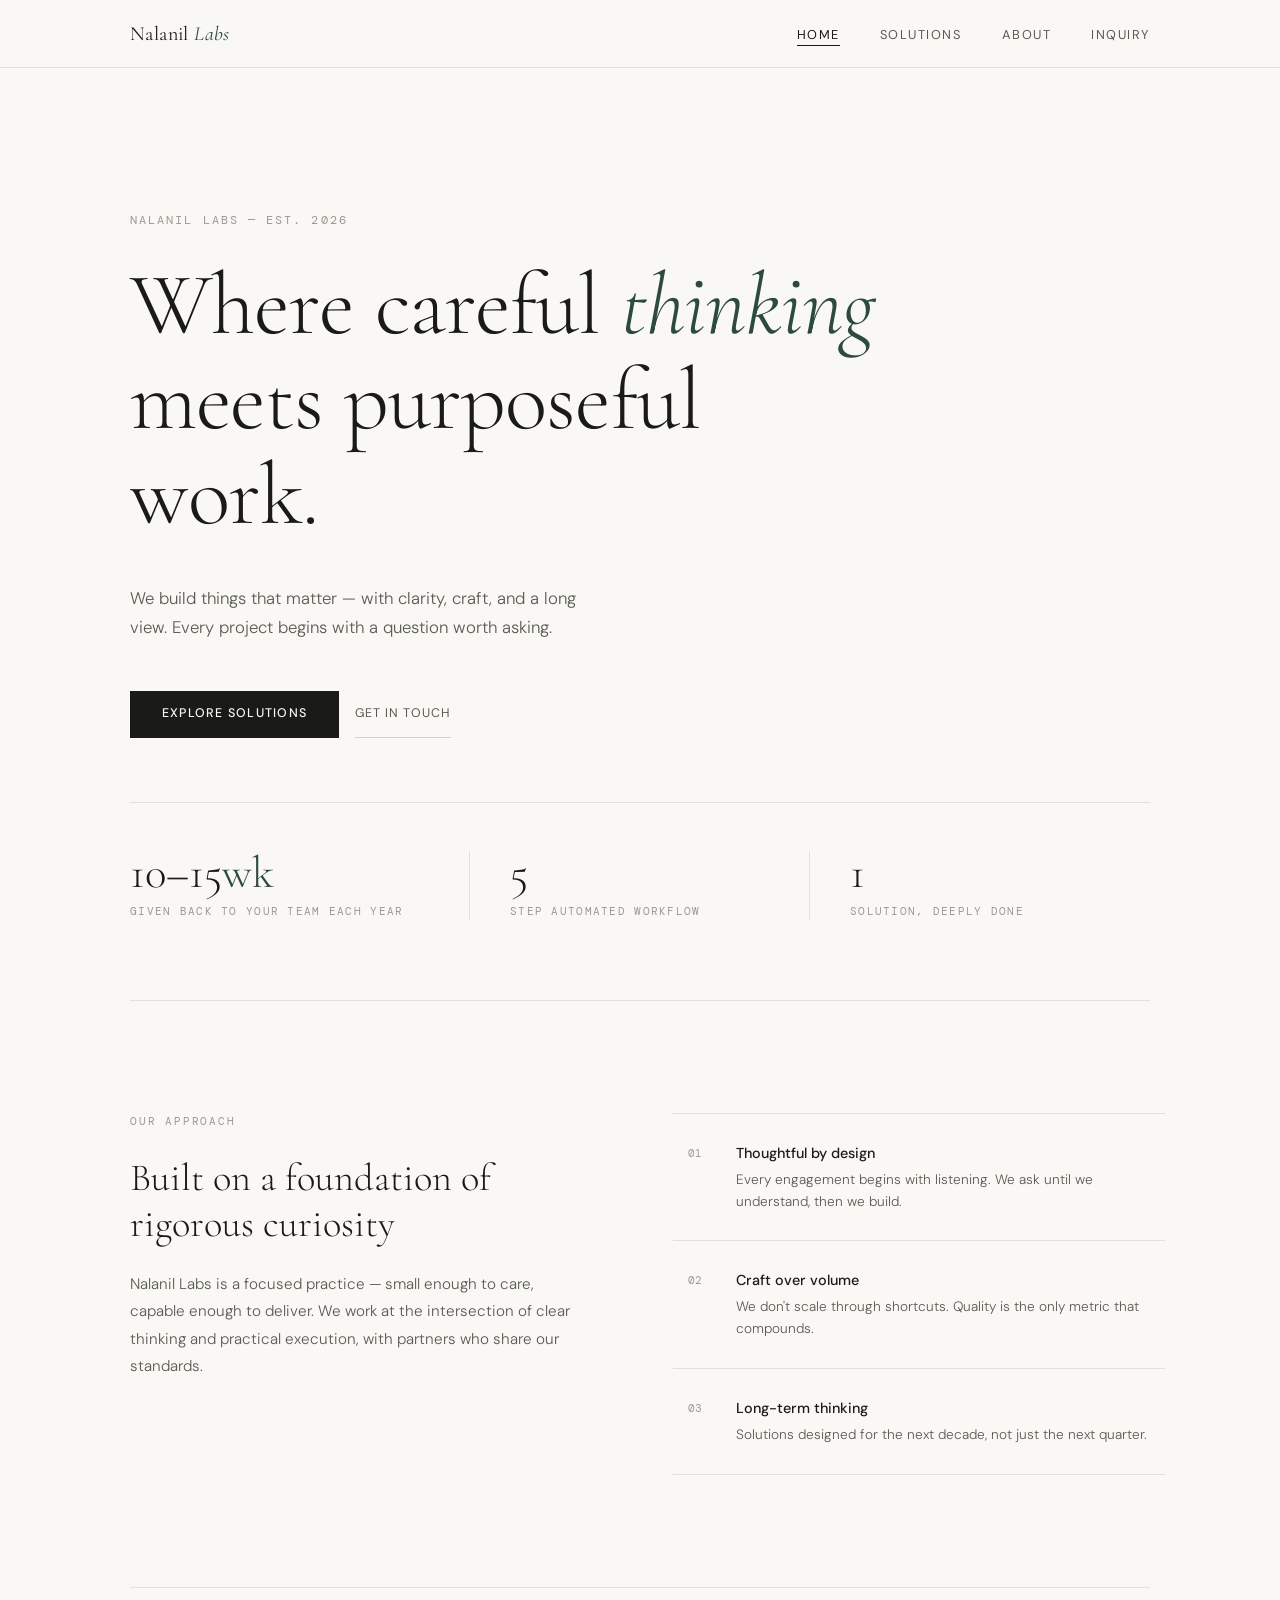
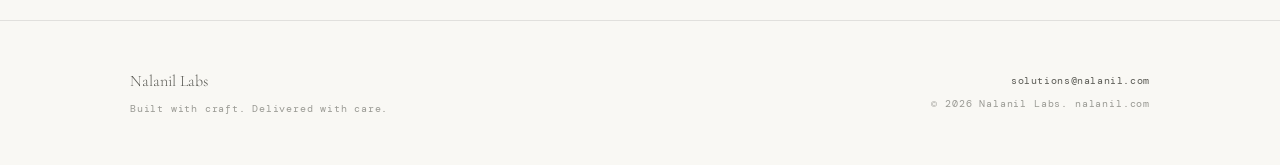
==== commit 3cc96a15: "Fix established year in hero eyebrow from 2024 to 2026 Co-Authored-By: Claude Sonnet 4.6 <noreply@an" ====
--- a/index.html
+++ b/index.html
@@ -446,7 +446,7 @@
 <div class="page visible" id="page-home">
   <div class="container">
     <div class="home-hero">
-      <p class="hero-eyebrow" data-animate>Nalanil Labs — Est. 2024</p>
+      <p class="hero-eyebrow" data-animate>Nalanil Labs — Est. 2026</p>
       <h1 class="hero-headline" data-animate data-delay="1">Where careful <em>thinking</em> meets purposeful work.</h1>
       <p class="hero-sub" data-animate data-delay="2">We build things that matter — with clarity, craft, and a long view. Every project begins with a question worth asking.</p>
       <div class="btn-group" data-animate data-delay="3">
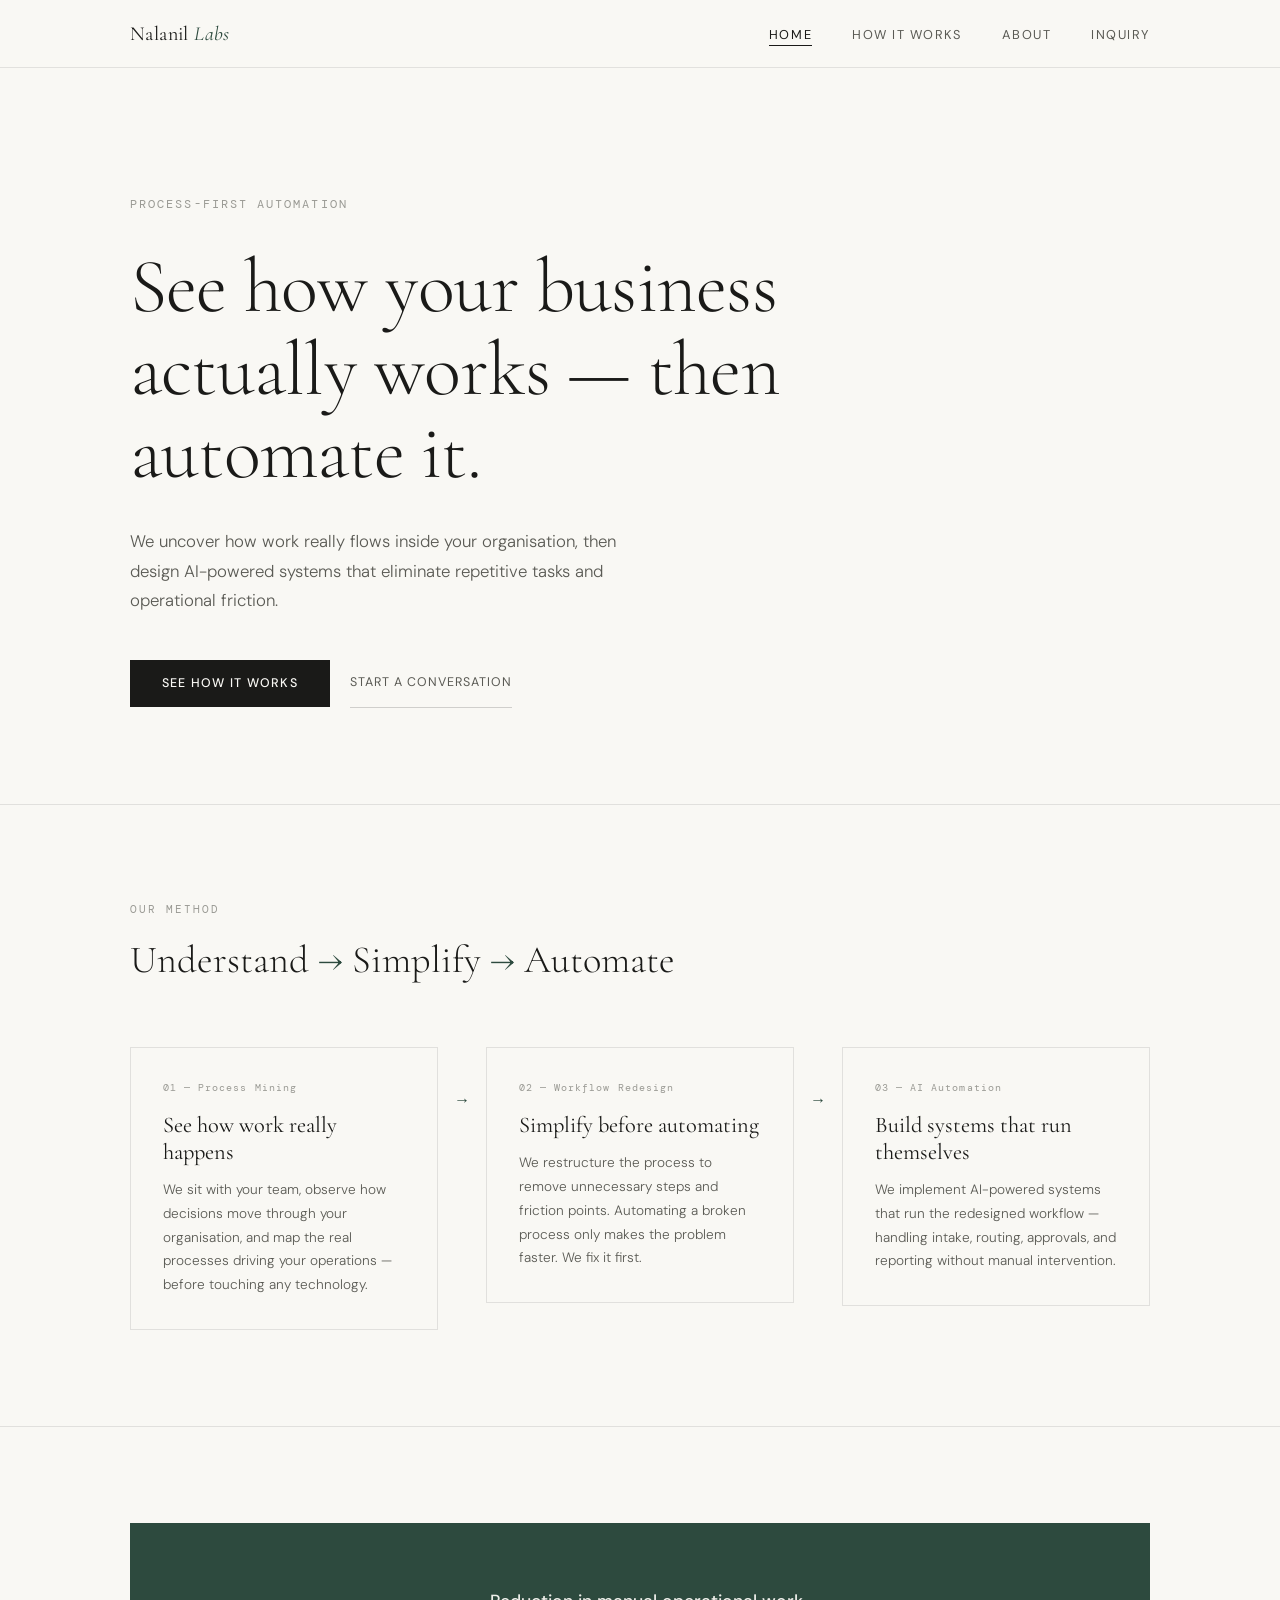
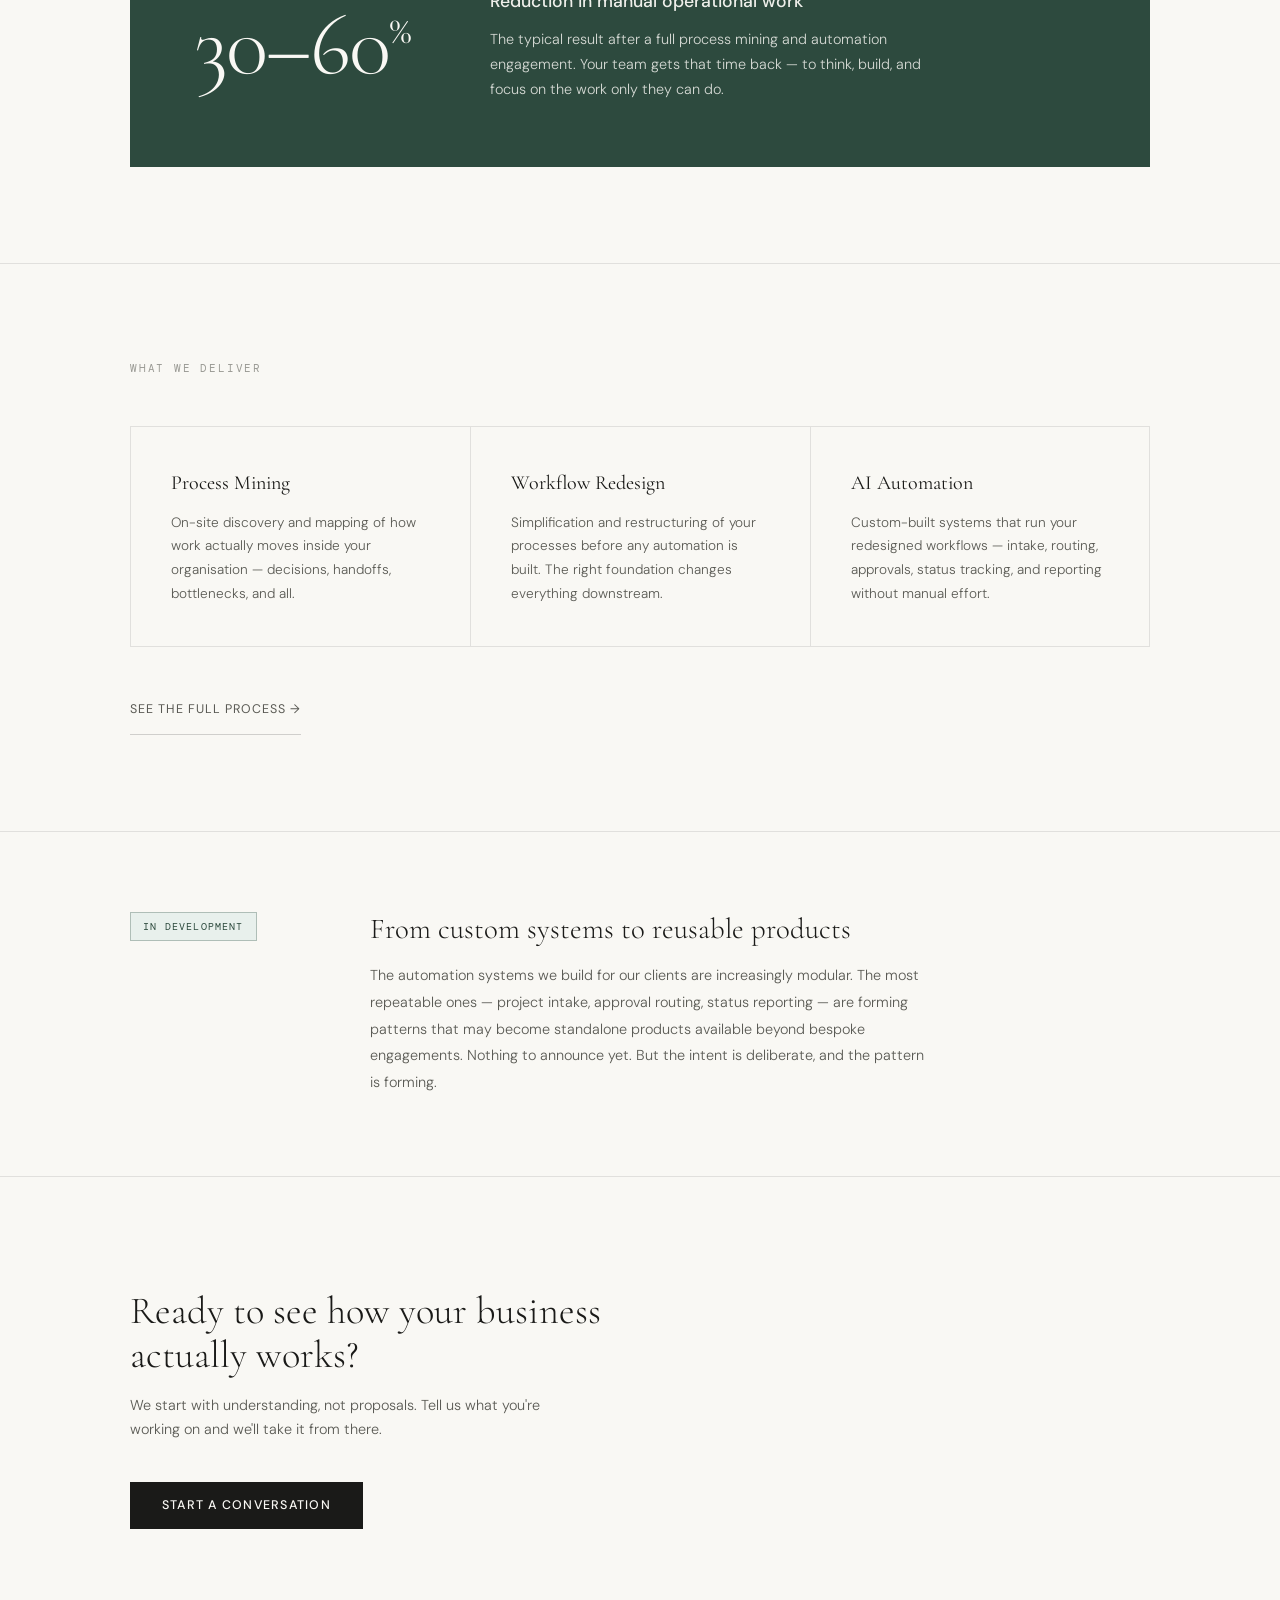
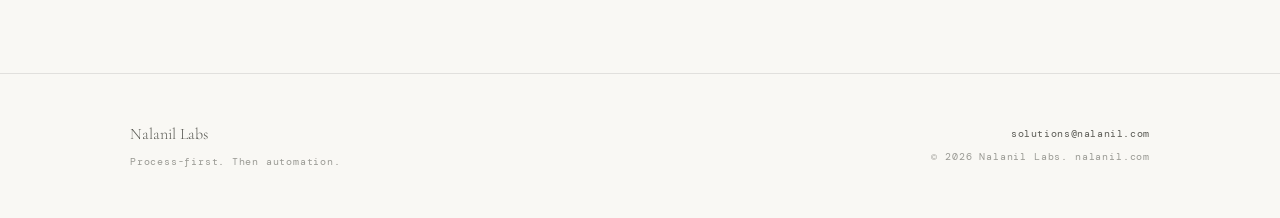
==== commit 25290cec: "Refactor to multi-page architecture with new homepage and content Structure: - index.html      → Hom" ====
--- a/index.html
+++ b/index.html
@@ -1,432 +1,34 @@
 <!DOCTYPE html>
 <html lang="en">
 <head>
-<meta charset="UTF-8">
-<meta name="viewport" content="width=device-width, initial-scale=1.0">
-<title>Nalanil Labs</title>
-<link rel="preconnect" href="https://fonts.googleapis.com">
-<link href="https://fonts.googleapis.com/css2?family=Cormorant+Garamond:ital,wght@0,300;0,400;0,600;1,300;1,400&family=DM+Mono:wght@300;400&family=DM+Sans:wght@300;400;500&display=swap" rel="stylesheet">
-<style>
-  *, *::before, *::after { box-sizing: border-box; margin: 0; padding: 0; }
-
-  :root {
-    --ink: #1a1a18;
-    --ink-soft: #5a5a54;
-    --ink-muted: #9a9a94;
-    --paper: #f9f8f4;
-    --paper-warm: #f2f0e8;
-    --paper-card: #ffffff;
-    --accent: #2d4a3e;
-    --accent-light: #e8f0ec;
-    --accent-hover: rgba(45,74,62,0.06);
-    --border: rgba(26,26,24,0.1);
-    --border-med: rgba(26,26,24,0.18);
-    --serif: 'Cormorant Garamond', Georgia, serif;
-    --sans: 'DM Sans', sans-serif;
-    --mono: 'DM Mono', monospace;
-    --nav-h: 68px;
-    --max: 1100px;
-  }
-
-  html { scroll-behavior: smooth; }
-
-  body {
-    font-family: var(--sans);
-    background: var(--paper);
-    color: var(--ink);
-    font-size: 16px;
-    line-height: 1.6;
-    -webkit-font-smoothing: antialiased;
-  }
-
-  /* NAV */
-  nav {
-    position: fixed; top: 0; left: 0; right: 0;
-    height: var(--nav-h);
-    background: rgba(249,248,244,0.95);
-    backdrop-filter: blur(12px);
-    border-bottom: 1px solid var(--border);
-    z-index: 100;
-    display: flex; align-items: center;
-  }
-  .nav-inner {
-    max-width: var(--max); margin: 0 auto; padding: 0 2.5rem;
-    width: 100%; display: flex; align-items: center; justify-content: space-between;
-  }
-  .nav-logo {
-    font-family: var(--serif); font-size: 1.25rem; font-weight: 400;
-    letter-spacing: 0.02em; color: var(--ink); text-decoration: none; cursor: pointer;
-  }
-  .nav-logo span { font-style: italic; color: var(--accent); }
-  .nav-links { display: flex; gap: 2.5rem; list-style: none; align-items: center; }
-  .nav-links a {
-    font-size: 0.8rem; font-weight: 400; letter-spacing: 0.12em; text-transform: uppercase;
-    color: var(--ink-soft); text-decoration: none; cursor: pointer;
-    transition: color 0.2s; padding-bottom: 2px; border-bottom: 1px solid transparent;
-  }
-  .nav-links a:hover, .nav-links a.active { color: var(--ink); border-bottom-color: var(--ink); }
-
-  /* HAMBURGER */
-  .hamburger {
-    display: none; flex-direction: column; gap: 5px; cursor: pointer;
-    background: none; border: none; padding: 6px; z-index: 200;
-  }
-  .hamburger span {
-    display: block; width: 22px; height: 1.5px; background: var(--ink);
-    transition: transform 0.3s ease, opacity 0.3s ease;
-    transform-origin: center;
-  }
-  .hamburger.open span:nth-child(1) { transform: translateY(6.5px) rotate(45deg); }
-  .hamburger.open span:nth-child(2) { opacity: 0; transform: scaleX(0); }
-  .hamburger.open span:nth-child(3) { transform: translateY(-6.5px) rotate(-45deg); }
-
-  /* MOBILE OVERLAY NAV */
-  .mobile-nav {
-    display: none; position: fixed; inset: 0; z-index: 150;
-    background: rgba(249,248,244,0.98); backdrop-filter: blur(16px);
-    flex-direction: column; align-items: center; justify-content: center;
-    gap: 2.5rem;
-    opacity: 0; transform: translateY(-10px);
-    transition: opacity 0.35s ease, transform 0.35s ease;
-    pointer-events: none;
-  }
-  .mobile-nav.open {
-    display: flex; opacity: 1; transform: translateY(0); pointer-events: all;
-  }
-  .mobile-nav a {
-    font-family: var(--serif); font-size: 2.2rem; font-weight: 300;
-    color: var(--ink); text-decoration: none; cursor: pointer;
-    letter-spacing: 0.01em; transition: color 0.2s;
-  }
-  .mobile-nav a:hover { color: var(--accent); }
-
-  /* PAGES */
-  .page { display: none; min-height: 100vh; padding-top: var(--nav-h); animation: fadeUp 0.45s ease both; }
-  .page.visible { display: block; }
-  @keyframes fadeUp {
-    from { opacity: 0; transform: translateY(10px); }
-    to   { opacity: 1; transform: translateY(0); }
-  }
-
-  /* SCROLL ANIMATIONS */
-  [data-animate] {
-    opacity: 0;
-    transform: translateY(22px);
-    transition: opacity 0.65s ease, transform 0.65s ease;
-  }
-  [data-animate].in-view {
-    opacity: 1;
-    transform: translateY(0);
-  }
-  [data-animate][data-delay="1"] { transition-delay: 0.1s; }
-  [data-animate][data-delay="2"] { transition-delay: 0.2s; }
-  [data-animate][data-delay="3"] { transition-delay: 0.3s; }
-  [data-animate][data-delay="4"] { transition-delay: 0.4s; }
-
-  /* LAYOUT */
-  .container { max-width: var(--max); margin: 0 auto; padding: 0 2.5rem; }
-
-  /* SHARED */
-  .eyebrow {
-    font-family: var(--mono); font-size: 0.7rem; letter-spacing: 0.18em;
-    text-transform: uppercase; color: var(--ink-muted); margin-bottom: 1.25rem;
-  }
-  .page-header { padding: 6rem 0 4rem; border-bottom: 1px solid var(--border); }
-  .page-header h1 {
-    font-family: var(--serif); font-size: clamp(2.4rem, 5vw, 4rem);
-    font-weight: 300; line-height: 1.1; max-width: 640px;
-  }
-  .page-header p {
-    margin-top: 1.5rem; font-size: 1rem; color: var(--ink-soft);
-    max-width: 500px; font-weight: 300; line-height: 1.75;
-  }
-
-  /* BUTTONS */
-  .btn-primary {
-    display: inline-block; background: var(--ink); color: var(--paper);
-    font-family: var(--sans); font-size: 0.78rem; font-weight: 500;
-    letter-spacing: 0.1em; text-transform: uppercase; padding: 0.85rem 2rem;
-    cursor: pointer; border: none; transition: background 0.2s, transform 0.15s; text-decoration: none;
-  }
-  .btn-primary:hover { background: var(--accent); transform: translateY(-1px); }
-  .btn-ghost {
-    display: inline-block; background: transparent; color: var(--ink-soft);
-    font-family: var(--sans); font-size: 0.78rem; font-weight: 400;
-    letter-spacing: 0.08em; text-transform: uppercase; padding: 0.85rem 0;
-    cursor: pointer; border: none; text-decoration: none;
-    border-bottom: 1px solid var(--border-med); transition: color 0.2s, border-color 0.2s;
-  }
-  .btn-ghost:hover { color: var(--ink); border-color: var(--ink); }
-  .btn-group { display: flex; gap: 1rem; align-items: center; flex-wrap: wrap; }
-
-  /* HOME */
-  .home-hero { padding: 9rem 0 5rem; border-bottom: 1px solid var(--border); }
-  .hero-eyebrow {
-    font-family: var(--mono); font-size: 0.72rem; letter-spacing: 0.18em;
-    text-transform: uppercase; color: var(--ink-muted); margin-bottom: 1.75rem;
-  }
-  .hero-headline {
-    font-family: var(--serif); font-size: clamp(3.2rem, 7vw, 5.5rem);
-    font-weight: 300; line-height: 1.08; letter-spacing: -0.01em;
-    color: var(--ink); max-width: 760px; margin-bottom: 2.5rem;
-  }
-  .hero-headline em { font-style: italic; color: var(--accent); }
-  .hero-sub {
-    font-size: 1.05rem; font-weight: 300; color: var(--ink-soft);
-    max-width: 480px; line-height: 1.75; margin-bottom: 3rem;
-  }
-
-  /* STATS STRIP */
-  .hero-stats {
-    margin-top: 4rem; padding-top: 3rem; border-top: 1px solid var(--border);
-    display: grid; grid-template-columns: repeat(3, 1fr); gap: 0;
-  }
-  .stat-item {
-    padding: 0 2.5rem 0 0; border-right: 1px solid var(--border);
-  }
-  .stat-item:first-child { padding-left: 0; }
-  .stat-item:last-child { border-right: none; padding-left: 2.5rem; }
-  .stat-item:nth-child(2) { padding-left: 2.5rem; }
-  .stat-num {
-    font-family: var(--serif); font-size: 2.8rem; font-weight: 300;
-    line-height: 1; color: var(--ink); margin-bottom: 0.4rem;
-  }
-  .stat-num em { font-style: normal; color: var(--accent); }
-  .stat-label { font-family: var(--mono); font-size: 0.67rem; letter-spacing: 0.12em; text-transform: uppercase; color: var(--ink-muted); }
-
-  .home-intro {
-    padding: 7rem 0; display: grid; grid-template-columns: 1fr 1fr;
-    gap: 6rem; align-items: start; border-bottom: 1px solid var(--border);
-  }
-  .intro-label {
-    font-family: var(--mono); font-size: 0.7rem; letter-spacing: 0.16em;
-    text-transform: uppercase; color: var(--ink-muted); margin-bottom: 1.5rem;
-  }
-  .intro-title { font-family: var(--serif); font-size: 2.4rem; font-weight: 300; line-height: 1.2; margin-bottom: 1.5rem; }
-  .intro-body { font-size: 0.95rem; color: var(--ink-soft); line-height: 1.8; font-weight: 300; }
-  .intro-features { display: flex; flex-direction: column; }
-  .feature-row {
-    display: flex; align-items: flex-start; gap: 1.5rem;
-    padding: 1.75rem 1rem; border-bottom: 1px solid var(--border);
-    margin: 0 -1rem;
-    border-radius: 2px;
-    transition: background 0.2s ease;
-    cursor: default;
-  }
-  .feature-row:first-child { border-top: 1px solid var(--border); }
-  .feature-row:hover { background: var(--accent-hover); }
-  .feature-num { font-family: var(--mono); font-size: 0.7rem; color: var(--ink-muted); padding-top: 3px; min-width: 24px; transition: color 0.2s; }
-  .feature-row:hover .feature-num { color: var(--accent); }
-  .feature-text strong { display: block; font-size: 0.9rem; font-weight: 500; margin-bottom: 0.25rem; color: var(--ink); }
-  .feature-text p { font-size: 0.85rem; color: var(--ink-soft); font-weight: 300; line-height: 1.6; }
-
-  /* SOLUTIONS */
-  .workflow-section { padding: 5rem 0; border-bottom: 1px solid var(--border); }
-  .workflow-intro {
-    display: grid; grid-template-columns: 1fr 1.4fr; gap: 5rem; align-items: start; margin-bottom: 4rem;
-  }
-  .workflow-intro h2 { font-family: var(--serif); font-size: 2.2rem; font-weight: 300; line-height: 1.2; }
-  .workflow-intro p { font-size: 0.92rem; color: var(--ink-soft); line-height: 1.85; font-weight: 300; }
-  .time-callout {
-    background: var(--accent); color: var(--paper); padding: 2.5rem 3rem;
-    margin-bottom: 4rem; display: flex; align-items: center; gap: 3rem;
-  }
-  .time-num {
-    font-family: var(--serif); font-size: 4.5rem; font-weight: 300;
-    line-height: 1; white-space: nowrap; opacity: 0.95;
-  }
-  .time-num span { font-size: 1.8rem; }
-  .time-text { font-size: 0.9rem; font-weight: 300; line-height: 1.7; opacity: 0.85; }
-  .time-text strong { font-weight: 500; opacity: 1; display: block; font-size: 1rem; margin-bottom: 0.4rem; }
-  .workflow-steps { display: flex; flex-direction: column; }
-  .step-row {
-    display: grid; grid-template-columns: 60px 1fr; gap: 2rem;
-    padding: 2.25rem 1rem; border-bottom: 1px solid var(--border); align-items: start;
-    margin: 0 -1rem; border-left: 2px solid transparent;
-    transition: background 0.2s ease, border-left-color 0.25s ease;
-    cursor: default;
-  }
-  .step-row:first-child { border-top: 1px solid var(--border); }
-  .step-row:hover { background: var(--accent-hover); border-left-color: var(--accent); }
-  .step-num { font-family: var(--mono); font-size: 0.65rem; color: var(--ink-muted); letter-spacing: 0.08em; padding-top: 4px; transition: color 0.2s; }
-  .step-row:hover .step-num { color: var(--accent); }
-  .step-body h4 { font-family: var(--serif); font-size: 1.25rem; font-weight: 400; margin-bottom: 0.5rem; }
-  .step-body p { font-size: 0.85rem; color: var(--ink-soft); line-height: 1.75; font-weight: 300; }
-  .step-tag {
-    display: inline-block; margin-top: 0.75rem; font-family: var(--mono);
-    font-size: 0.62rem; letter-spacing: 0.1em; text-transform: uppercase;
-    color: var(--accent); padding: 0.25rem 0.65rem;
-    border: 1px solid rgba(45,74,62,0.3); background: var(--accent-light);
-  }
-  .solutions-cta {
-    padding: 5rem 0; display: flex; align-items: center;
-    justify-content: space-between; gap: 2rem;
-  }
-  .solutions-cta h2 { font-family: var(--serif); font-size: 2rem; font-weight: 300; max-width: 420px; line-height: 1.2; }
-
-  /* ABOUT */
-  .about-split {
-    padding: 6rem 0; display: grid; grid-template-columns: 1fr 1fr;
-    gap: 7rem; border-bottom: 1px solid var(--border); align-items: start;
-  }
-  .about-text h2 { font-family: var(--serif); font-size: 2.5rem; font-weight: 300; line-height: 1.15; margin-bottom: 2rem; }
-  .about-text p { font-size: 0.92rem; color: var(--ink-soft); line-height: 1.85; font-weight: 300; margin-bottom: 1.25rem; }
-
-  /* ABOUT IMAGE BLOCK */
-  .about-image-block {
-    background: var(--paper-warm); border: 1px solid var(--border);
-    padding: 3rem; aspect-ratio: 4/3; display: flex;
-    flex-direction: column; justify-content: space-between;
-    position: relative; overflow: hidden;
-  }
-  .about-image-block::before {
-    content: '';
-    position: absolute; top: 0; right: 0;
-    width: 180px; height: 180px;
-    border-bottom-left-radius: 100%;
-    background: var(--accent-light);
-    opacity: 0.7;
-  }
-  .about-image-block::after {
-    content: '';
-    position: absolute; bottom: 3rem; left: 3rem;
-    width: 40px; height: 2px;
-    background: var(--accent);
-    opacity: 0.5;
-  }
-  .about-img-ornament {
-    font-family: var(--serif); font-size: 7rem; font-weight: 300;
-    line-height: 1; color: var(--accent); opacity: 0.12;
-    position: absolute; top: 1.5rem; left: 2.5rem;
-    pointer-events: none; user-select: none;
-  }
-  .about-img-quote {
-    position: relative; z-index: 1; margin-top: auto;
-  }
-  .about-img-quote p {
-    font-family: var(--serif); font-size: 1.4rem; font-weight: 300;
-    font-style: italic; line-height: 1.35; color: var(--ink-soft);
-    margin-bottom: 1rem;
-  }
-  .about-img-source {
-    font-family: var(--mono); font-size: 0.65rem; color: var(--ink-muted);
-    letter-spacing: 0.1em; text-transform: uppercase;
-  }
-
-  .origin-section { padding: 6rem 0; border-bottom: 1px solid var(--border); }
-  .origin-grid { display: grid; grid-template-columns: 1fr 2fr; gap: 6rem; align-items: start; margin-top: 3rem; }
-  .origin-sidebar h2 { font-family: var(--serif); font-size: 2.2rem; font-weight: 300; line-height: 1.15; }
-  .origin-sidebar h2 em { font-style: italic; color: var(--accent); }
-  .origin-note { margin-top: 2rem; padding-top: 2rem; border-top: 1px solid var(--border); }
-  .origin-note-label { font-family: var(--mono); font-size: 0.65rem; letter-spacing: 0.1em; text-transform: uppercase; color: var(--ink-muted); margin-bottom: 0.75rem; }
-  .origin-note p { font-size: 0.82rem; color: var(--ink-soft); line-height: 1.75; font-weight: 300; }
-  .origin-body { display: flex; flex-direction: column; gap: 1.75rem; }
-  .origin-body p { font-size: 0.95rem; color: var(--ink-soft); line-height: 1.85; font-weight: 300; }
-  .origin-body p.lead { font-size: 1.05rem; color: var(--ink); }
-  .origin-pullquote { background: var(--paper-warm); border-left: 2px solid var(--accent); padding: 1.75rem 2rem; }
-  .origin-pullquote p { font-family: var(--serif); font-size: 1.35rem; font-weight: 300; font-style: italic; line-height: 1.4; color: var(--ink); }
-
-  .values-section { padding: 5rem 0; border-bottom: 1px solid var(--border); }
-  .values-label { font-family: var(--mono); font-size: 0.7rem; letter-spacing: 0.16em; text-transform: uppercase; color: var(--ink-muted); margin-bottom: 3rem; }
-  .values-grid { display: grid; grid-template-columns: repeat(3, 1fr); gap: 2rem; }
-  .value-item {
-    padding: 2rem; border: 1px solid var(--border);
-    transition: border-color 0.2s ease, box-shadow 0.2s ease, transform 0.2s ease;
-    cursor: default;
-  }
-  .value-item:hover {
-    border-color: var(--border-med);
-    box-shadow: 0 4px 20px rgba(26,26,24,0.06);
-    transform: translateY(-2px);
-  }
-  .value-item h4 { font-family: var(--serif); font-size: 1.3rem; font-weight: 400; margin-bottom: 0.75rem; }
-  .value-item p { font-size: 0.85rem; color: var(--ink-soft); line-height: 1.75; font-weight: 300; }
-
-  /* INQUIRY */
-  .inquiry-layout { padding: 6rem 0; display: grid; grid-template-columns: 1fr 1.6fr; gap: 8rem; align-items: start; }
-  .inquiry-info h2 { font-family: var(--serif); font-size: 2.4rem; font-weight: 300; line-height: 1.15; margin-bottom: 1.5rem; }
-  .inquiry-info p { font-size: 0.9rem; color: var(--ink-soft); line-height: 1.8; font-weight: 300; margin-bottom: 2.5rem; }
-  .contact-detail { padding: 1.25rem 0; border-top: 1px solid var(--border); display: flex; flex-direction: column; gap: 0.2rem; }
-  .contact-detail:last-child { border-bottom: 1px solid var(--border); }
-  .cd-label { font-family: var(--mono); font-size: 0.65rem; letter-spacing: 0.12em; text-transform: uppercase; color: var(--ink-muted); }
-  .cd-val { font-size: 0.9rem; color: var(--ink); font-weight: 300; }
-  .form-grid { display: flex; flex-direction: column; gap: 1.5rem; }
-  .form-row { display: grid; grid-template-columns: 1fr 1fr; gap: 1.5rem; }
-  .form-field { display: flex; flex-direction: column; gap: 0.5rem; }
-  .form-field label { font-size: 0.72rem; font-weight: 500; letter-spacing: 0.1em; text-transform: uppercase; color: var(--ink-soft); }
-  .form-field input,
-  .form-field select,
-  .form-field textarea {
-    background: var(--paper-card); border: 1px solid var(--border-med);
-    padding: 0.85rem 1rem; font-family: var(--sans); font-size: 0.9rem;
-    color: var(--ink); outline: none; transition: border-color 0.2s;
-    font-weight: 300; width: 100%; border-radius: 0; -webkit-appearance: none; appearance: none;
-  }
-  .form-field select {
-    background-image: url("data:image/svg+xml,%3Csvg xmlns='http://www.w3.org/2000/svg' width='12' height='8' viewBox='0 0 12 8'%3E%3Cpath d='M1 1l5 5 5-5' stroke='%239a9a94' stroke-width='1.5' fill='none' stroke-linecap='round'/%3E%3C/svg%3E");
-    background-repeat: no-repeat; background-position: right 1rem center; padding-right: 2.5rem; cursor: pointer;
-  }
-  .form-field input:focus, .form-field select:focus, .form-field textarea:focus { border-color: var(--ink); }
-  .form-field textarea { resize: vertical; min-height: 140px; line-height: 1.6; }
-  .form-submit { display: flex; justify-content: flex-end; padding-top: 0.5rem; }
-  .btn-submit {
-    background: var(--ink); color: var(--paper); font-family: var(--sans);
-    font-size: 0.78rem; font-weight: 500; letter-spacing: 0.1em; text-transform: uppercase;
-    padding: 1rem 2.5rem; border: none; cursor: pointer; transition: background 0.2s, transform 0.15s;
-  }
-  .btn-submit:hover { background: var(--accent); transform: translateY(-1px); }
-  .form-note { font-size: 0.75rem; color: var(--ink-muted); font-weight: 300; }
-  .success-msg {
-    background: var(--accent-light); border: 1px solid rgba(45,74,62,0.2);
-    padding: 1.25rem 1.5rem; font-size: 0.88rem; color: var(--accent); display: none;
-  }
-
-  /* FOOTER */
-  footer { border-top: 1px solid var(--border); padding: 3rem 0; margin-top: 2rem; }
-  .footer-inner {
-    max-width: var(--max); margin: 0 auto; padding: 0 2.5rem;
-    display: flex; align-items: center; justify-content: space-between;
-    flex-wrap: wrap; gap: 1rem;
-  }
-  .footer-left { display: flex; flex-direction: column; gap: 0.4rem; }
-  .footer-logo { font-family: var(--serif); font-size: 1rem; font-weight: 300; color: var(--ink-soft); }
-  .footer-tagline { font-family: var(--mono); font-size: 0.62rem; color: var(--ink-muted); letter-spacing: 0.08em; }
-  .footer-right { display: flex; flex-direction: column; align-items: flex-end; gap: 0.4rem; }
-  .footer-copy { font-family: var(--mono); font-size: 0.65rem; color: var(--ink-muted); letter-spacing: 0.08em; }
-  .footer-email { font-family: var(--mono); font-size: 0.65rem; color: var(--ink-soft); letter-spacing: 0.06em; text-decoration: none; transition: color 0.2s; }
-  .footer-email:hover { color: var(--accent); }
-
-  /* MOBILE */
-  @media (max-width: 768px) {
-    .nav-links { display: none; }
-    .hamburger { display: flex; }
-    .home-intro, .about-split, .workflow-intro, .origin-grid { grid-template-columns: 1fr; gap: 3rem; }
-    .values-grid { grid-template-columns: 1fr; gap: 1.5rem; }
-    .inquiry-layout { grid-template-columns: 1fr; gap: 4rem; }
-    .form-row { grid-template-columns: 1fr; }
-    .solutions-cta { flex-direction: column; align-items: flex-start; }
-    .time-callout { flex-direction: column; gap: 1rem; padding: 2rem; }
-    .time-num { font-size: 3rem; }
-    .hero-stats { grid-template-columns: 1fr; gap: 1.5rem; }
-    .stat-item { border-right: none; border-bottom: 1px solid var(--border); padding: 0 0 1.5rem; }
-    .stat-item:last-child { border-bottom: none; }
-    .stat-item:nth-child(2) { padding-left: 0; }
-    .step-row { grid-template-columns: 50px 1fr; }
-    .about-image-block { aspect-ratio: auto; min-height: 280px; }
-    .footer-right { align-items: flex-start; }
-  }
-</style>
+  <meta charset="UTF-8">
+  <meta name="viewport" content="width=device-width, initial-scale=1.0">
+  <title>Process Mining & AI Automation for Business Workflows | Nalanil Labs</title>
+  <meta name="description" content="Nalanil Labs helps businesses reclaim time through process mining, workflow redesign, and AI-powered automation. We map how your operations really work — then automate what slows your team down.">
+  <meta name="keywords" content="process mining, AI automation, workflow automation, business process automation, operational efficiency, workflow redesign, SMB automation">
+  <meta name="robots" content="index, follow">
+  <link rel="canonical" href="https://nalanil.com">
+  <meta property="og:type"        content="website">
+  <meta property="og:url"         content="https://nalanil.com">
+  <meta property="og:title"       content="Process Mining & AI Automation | Nalanil Labs">
+  <meta property="og:description" content="We map how work really flows inside your organisation — then automate what slows your team down.">
+  <meta name="twitter:card"        content="summary">
+  <meta name="twitter:title"       content="Process Mining & AI Automation | Nalanil Labs">
+  <meta name="twitter:description" content="We map how work really flows inside your organisation — then automate what slows your team down.">
+  <link rel="preconnect" href="https://fonts.googleapis.com">
+  <link href="https://fonts.googleapis.com/css2?family=Cormorant+Garamond:ital,wght@0,300;0,400;0,600;1,300;1,400&family=DM+Mono:wght@300;400&family=DM+Sans:wght@300;400;500&display=swap" rel="stylesheet">
+  <link rel="stylesheet" href="/styles.css">
 </head>
 <body>
 
 <nav>
   <div class="nav-inner">
-    <a class="nav-logo" href="#" onclick="showPage('home'); return false;">Nalanil <span>Labs</span></a>
+    <a class="nav-logo" href="/">Nalanil <span>Labs</span></a>
     <ul class="nav-links">
-      <li><a href="#" onclick="showPage('home'); return false;" data-page="home" class="active">Home</a></li>
-      <li><a href="#" onclick="showPage('solutions'); return false;" data-page="solutions">Solutions</a></li>
-      <li><a href="#" onclick="showPage('about'); return false;" data-page="about">About</a></li>
-      <li><a href="#" onclick="showPage('inquiry'); return false;" data-page="inquiry">Inquiry</a></li>
+      <li><a href="/"               data-nav="home">Home</a></li>
+      <li><a href="/solutions.html" data-nav="solutions">How it works</a></li>
+      <li><a href="/about.html"     data-nav="about">About</a></li>
+      <li><a href="/inquiry.html"   data-nav="inquiry">Inquiry</a></li>
     </ul>
     <button class="hamburger" id="hamburger" aria-label="Open menu">
       <span></span><span></span><span></span>
@@ -434,422 +36,135 @@
   </div>
 </nav>
 
-<!-- MOBILE NAV OVERLAY -->
 <div class="mobile-nav" id="mobile-nav">
-  <a href="#" onclick="showPage('home'); closeMobileNav(); return false;">Home</a>
-  <a href="#" onclick="showPage('solutions'); closeMobileNav(); return false;">Solutions</a>
-  <a href="#" onclick="showPage('about'); closeMobileNav(); return false;">About</a>
-  <a href="#" onclick="showPage('inquiry'); closeMobileNav(); return false;">Inquiry</a>
+  <a href="/">Home</a>
+  <a href="/solutions.html">How it works</a>
+  <a href="/about.html">About</a>
+  <a href="/inquiry.html">Inquiry</a>
 </div>
 
-<!-- HOME -->
-<div class="page visible" id="page-home">
-  <div class="container">
-    <div class="home-hero">
-      <p class="hero-eyebrow" data-animate>Nalanil Labs — Est. 2026</p>
-      <h1 class="hero-headline" data-animate data-delay="1">Where careful <em>thinking</em> meets purposeful work.</h1>
-      <p class="hero-sub" data-animate data-delay="2">We build things that matter — with clarity, craft, and a long view. Every project begins with a question worth asking.</p>
+<main>
+
+  <!-- HERO -->
+  <section class="hero">
+    <div class="container">
+      <span class="hero-eyebrow" data-animate>Process-first automation</span>
+      <h1 class="hero-headline" data-animate data-delay="1">See how your business actually works — then automate it.</h1>
+      <p class="hero-sub" data-animate data-delay="2">We uncover how work really flows inside your organisation, then design AI-powered systems that eliminate repetitive tasks and operational friction.</p>
       <div class="btn-group" data-animate data-delay="3">
-        <a class="btn-primary" href="#" onclick="showPage('solutions'); return false;">Explore Solutions</a>
-        <a class="btn-ghost" href="#" onclick="showPage('inquiry'); return false;">Get in touch</a>
+        <a class="btn-primary" href="/solutions.html">See how it works</a>
+        <a class="btn-ghost"   href="/inquiry.html">Start a conversation</a>
       </div>
-      <div class="hero-stats" data-animate data-delay="4">
-        <div class="stat-item">
-          <div class="stat-num">10–15<em>wk</em></div>
-          <div class="stat-label">Given back to your team each year</div>
+    </div>
+  </section>
+
+  <!-- METHOD -->
+  <section class="method-section">
+    <div class="container">
+      <div class="method-header" data-animate>
+        <span class="eyebrow">Our method</span>
+        <h2 class="method-title">Understand <em>→</em> Simplify <em>→</em> Automate</h2>
+      </div>
+      <div class="method-steps">
+        <div class="method-step" data-animate>
+          <span class="method-num">01 — Process Mining</span>
+          <h3>See how work really happens</h3>
+          <p>We sit with your team, observe how decisions move through your organisation, and map the real processes driving your operations — before touching any technology.</p>
         </div>
-        <div class="stat-item">
-          <div class="stat-num">5</div>
-          <div class="stat-label">Step automated workflow</div>
+        <div class="method-arrow" data-animate data-delay="1">→</div>
+        <div class="method-step" data-animate data-delay="1">
+          <span class="method-num">02 — Workflow Redesign</span>
+          <h3>Simplify before automating</h3>
+          <p>We restructure the process to remove unnecessary steps and friction points. Automating a broken process only makes the problem faster. We fix it first.</p>
         </div>
-        <div class="stat-item">
-          <div class="stat-num">1</div>
-          <div class="stat-label">Solution, deeply done</div>
+        <div class="method-arrow" data-animate data-delay="2">→</div>
+        <div class="method-step" data-animate data-delay="2">
+          <span class="method-num">03 — AI Automation</span>
+          <h3>Build systems that run themselves</h3>
+          <p>We implement AI-powered systems that run the redesigned workflow — handling intake, routing, approvals, and reporting without manual intervention.</p>
         </div>
       </div>
     </div>
-  </div>
+  </section>
 
-  <div class="container">
-    <div class="home-intro">
-      <div data-animate>
-        <p class="intro-label">Our approach</p>
-        <h2 class="intro-title">Built on a foundation of rigorous curiosity</h2>
-        <p class="intro-body">Nalanil Labs is a focused practice — small enough to care, capable enough to deliver. We work at the intersection of clear thinking and practical execution, with partners who share our standards.</p>
-      </div>
-      <div class="intro-features">
-        <div class="feature-row" data-animate>
-          <span class="feature-num">01</span>
-          <div class="feature-text">
-            <strong>Thoughtful by design</strong>
-            <p>Every engagement begins with listening. We ask until we understand, then we build.</p>
-          </div>
-        </div>
-        <div class="feature-row" data-animate data-delay="1">
-          <span class="feature-num">02</span>
-          <div class="feature-text">
-            <strong>Craft over volume</strong>
-            <p>We don't scale through shortcuts. Quality is the only metric that compounds.</p>
-          </div>
-        </div>
-        <div class="feature-row" data-animate data-delay="2">
-          <span class="feature-num">03</span>
-          <div class="feature-text">
-            <strong>Long-term thinking</strong>
-            <p>Solutions designed for the next decade, not just the next quarter.</p>
-          </div>
+  <!-- OUTCOME -->
+  <section class="outcome-section">
+    <div class="container">
+      <div class="outcome-block" data-animate>
+        <div class="outcome-figure">30–60<span class="pct">%</span></div>
+        <div class="outcome-desc">
+          <strong>Reduction in manual operational work</strong>
+          <p>The typical result after a full process mining and automation engagement. Your team gets that time back — to think, build, and focus on the work only they can do.</p>
         </div>
       </div>
     </div>
-  </div>
+  </section>
 
-  <footer>
-    <div class="footer-inner">
-      <div class="footer-left">
-        <span class="footer-logo">Nalanil Labs</span>
-        <span class="footer-tagline">Built with craft. Delivered with care.</span>
+  <!-- WHAT WE DELIVER -->
+  <section class="preview-section">
+    <div class="container">
+      <span class="section-label" data-animate>What we deliver</span>
+      <div class="preview-grid">
+        <div class="preview-card" data-animate>
+          <h4>Process Mining</h4>
+          <p>On-site discovery and mapping of how work actually moves inside your organisation — decisions, handoffs, bottlenecks, and all.</p>
+        </div>
+        <div class="preview-card" data-animate data-delay="1">
+          <h4>Workflow Redesign</h4>
+          <p>Simplification and restructuring of your processes before any automation is built. The right foundation changes everything downstream.</p>
+        </div>
+        <div class="preview-card" data-animate data-delay="2">
+          <h4>AI Automation</h4>
+          <p>Custom-built systems that run your redesigned workflows — intake, routing, approvals, status tracking, and reporting without manual effort.</p>
+        </div>
       </div>
-      <div class="footer-right">
-        <a href="mailto:solutions@nalanil.com" class="footer-email">solutions@nalanil.com</a>
-        <span class="footer-copy">© 2026 Nalanil Labs. nalanil.com</span>
+      <div class="preview-cta" data-animate>
+        <a href="/solutions.html" class="btn-ghost">See the full process →</a>
       </div>
     </div>
-  </footer>
-</div>
+  </section>
 
-<!-- SOLUTIONS -->
-<div class="page" id="page-solutions">
-  <div class="container">
-    <div class="page-header">
-      <p class="eyebrow" data-animate>What we do</p>
-      <h1 data-animate data-delay="1">Technology that does the heavy lifting</h1>
-      <p data-animate data-delay="2">We build automated systems that give your team back the time they've been quietly losing — so they can focus on the work that actually moves things forward.</p>
-    </div>
-
-    <div class="workflow-section">
-      <div class="workflow-intro" data-animate>
-        <h2>Automated Project Workflow</h2>
-        <p>Most businesses run on a quiet tax: hours spent chasing updates, formatting reports, routing approvals, and manually moving work from one stage to the next. It doesn't feel like much on any given Tuesday — but it adds up fast. Our automated project workflow is designed to eliminate that tax entirely, replacing manual coordination with systems that run themselves.</p>
-      </div>
-
-      <div class="time-callout" data-animate>
-        <div class="time-num">10–15<br><span>weeks</span></div>
-        <div class="time-text">
-          <strong>Given back to your team, every year</strong>
-          That's not a projection — it's what happens when you stop doing manually what a well-built system can do automatically. Approvals, handoffs, status updates, reminders, reporting. All of it, handled.
+  <!-- FUTURE PRODUCTS -->
+  <section class="future-section">
+    <div class="container">
+      <div class="future-inner" data-animate>
+        <div>
+          <span class="future-badge">In development</span>
         </div>
-      </div>
-
-      <div class="workflow-steps">
-        <div class="step-row" data-animate>
-          <div class="step-num">Step 01</div>
-          <div class="step-body">
-            <h4>Intake & Triage</h4>
-            <p>Every project, request, or task enters through a single structured intake point. No more chasing context across emails and chat threads. Information is captured once, cleanly, and routed automatically to the right people.</p>
-            <span class="step-tag">Automated routing</span>
-          </div>
-        </div>
-        <div class="step-row" data-animate data-delay="1">
-          <div class="step-num">Step 02</div>
-          <div class="step-body">
-            <h4>Assignment & Kickoff</h4>
-            <p>Ownership is assigned based on workload, role, and availability — without a manager having to manually delegate. Kickoff briefs are generated and distributed automatically. Work starts without a meeting to start it.</p>
-            <span class="step-tag">AI-assisted delegation</span>
-          </div>
-        </div>
-        <div class="step-row" data-animate data-delay="2">
-          <div class="step-num">Step 03</div>
-          <div class="step-body">
-            <h4>Progress & Handoffs</h4>
-            <p>As work moves through stages, the system handles the handoffs. Stakeholders are notified when they need to act — not drowned in updates when they don't. Bottlenecks surface before they become delays.</p>
-            <span class="step-tag">Smart notifications</span>
-          </div>
-        </div>
-        <div class="step-row" data-animate data-delay="3">
-          <div class="step-num">Step 04</div>
-          <div class="step-body">
-            <h4>Approval & Sign-off</h4>
-            <p>Approvals that once sat in inboxes for days are now triggered, tracked, and followed up on automatically. Decision-makers get what they need to decide — nothing more, nothing less.</p>
-            <span class="step-tag">Automated follow-up</span>
-          </div>
-        </div>
-        <div class="step-row" data-animate data-delay="4">
-          <div class="step-num">Step 05</div>
-          <div class="step-body">
-            <h4>Reporting & Close</h4>
-            <p>When a project closes, a summary is generated automatically — timeline, outcomes, decisions made. No retrospective meeting required. The institutional knowledge stays, without anyone having to write it up.</p>
-            <span class="step-tag">Auto-generated reports</span>
-          </div>
+        <div class="future-body">
+          <h3>From custom systems to reusable products</h3>
+          <p>The automation systems we build for our clients are increasingly modular. The most repeatable ones — project intake, approval routing, status reporting — are forming patterns that may become standalone products available beyond bespoke engagements. Nothing to announce yet. But the intent is deliberate, and the pattern is forming.</p>
         </div>
       </div>
     </div>
+  </section>
 
-    <div class="solutions-cta" data-animate>
-      <h2>Ready to see what this could look like for your business?</h2>
-      <a class="btn-primary" href="#" onclick="showPage('inquiry'); return false;">Start a conversation</a>
+  <!-- CTA -->
+  <section class="cta-section">
+    <div class="container">
+      <h2 data-animate>Ready to see how your business actually works?</h2>
+      <p data-animate data-delay="1">We start with understanding, not proposals. Tell us what you're working on and we'll take it from there.</p>
+      <div data-animate data-delay="2">
+        <a class="btn-primary" href="/inquiry.html">Start a conversation</a>
+      </div>
+    </div>
+  </section>
+
+</main>
+
+<footer>
+  <div class="footer-inner">
+    <div class="footer-left">
+      <span class="footer-logo">Nalanil Labs</span>
+      <span class="footer-tagline">Process-first. Then automation.</span>
+    </div>
+    <div class="footer-right">
+      <a href="mailto:solutions@nalanil.com" class="footer-email">solutions@nalanil.com</a>
+      <span class="footer-copy">© 2026 Nalanil Labs. nalanil.com</span>
     </div>
   </div>
+</footer>
 
-  <footer>
-    <div class="footer-inner">
-      <div class="footer-left">
-        <span class="footer-logo">Nalanil Labs</span>
-        <span class="footer-tagline">Built with craft. Delivered with care.</span>
-      </div>
-      <div class="footer-right">
-        <a href="mailto:solutions@nalanil.com" class="footer-email">solutions@nalanil.com</a>
-        <span class="footer-copy">© 2026 Nalanil Labs. nalanil.com</span>
-      </div>
-    </div>
-  </footer>
-</div>
-
-<!-- ABOUT -->
-<div class="page" id="page-about">
-  <div class="container">
-    <div class="page-header">
-      <p class="eyebrow" data-animate>Who we are</p>
-      <h1 data-animate data-delay="1">A small lab with a long view</h1>
-    </div>
-
-    <div class="about-split">
-      <div class="about-text" data-animate>
-        <h2>A name born from an ancient story. A mission shaped by a modern one.</h2>
-        <p>Nalanil Labs was founded as a quiet counterpoint to the culture of fast, cheap, and disposable. We believe the most valuable things take time to get right — and that the organisations who understand this are the ones worth working with.</p>
-        <p>We're a small team, deliberately. That's not a constraint; it's a choice. We stay small to stay sharp — and to give every engagement the focus it deserves.</p>
-      </div>
-      <div data-animate data-delay="1">
-        <div class="about-image-block">
-          <span class="about-img-ornament">"</span>
-          <div class="about-img-quote">
-            <p>Two brothers who built a bridge across the impossible — not because they had to, but because they believed it could be done.</p>
-            <span class="about-img-source">— The Ramayana, on Nala &amp; Nila</span>
-          </div>
-        </div>
-      </div>
-    </div>
-
-    <div class="origin-section">
-      <p class="eyebrow" data-animate>The origin</p>
-      <div class="origin-grid">
-        <div class="origin-sidebar" data-animate data-delay="1">
-          <h2>Nala &amp; Nila.<br><em>The builders.</em></h2>
-          <div class="origin-note">
-            <p class="origin-note-label">From the Ramayana</p>
-            <p>Nala was the son of Vishwakarma, the divine architect. Nila was blessed so that anything he touched would float. Together, they led the construction of Rama Setu — a bridge across the sea that no one had built before, and most believed impossible.</p>
-          </div>
-        </div>
-        <div class="origin-body" data-animate data-delay="2">
-          <p class="lead">I grew up hearing the Ramayana. Like most of us, I knew the broad strokes — the heroism, the exile, the war. But one part of the story always quietly stayed with me: Nala and Nila, the two brothers who built the bridge.</p>
-          <p>They didn't lead armies. They didn't wield weapons. What they brought was something rarer — <em>craft and blessing working in tandem</em>. Nala had the knowledge of an architect; Nila had a gift that made the impossible float. Neither alone could have done it. Together, they changed the course of everything.</p>
-          <p>When I started thinking seriously about what kind of company I wanted to build, I kept returning to that image. I had watched businesses — good ones, with good people — struggle not because they lacked ambition, but because they lacked the right tools. They were spending enormous energy on things that could be handled: repetitive decisions, slow workflows, information that sat in silos, processes that should have run themselves.</p>
-          <div class="origin-pullquote">
-            <p>What if technology could be what Nila's gift was — the thing that makes the heavy things float, so the real builders can focus on building?</p>
-          </div>
-          <p>That's the idea at the heart of Nalanil Labs. We combine the structured thinking of the architect with the practical power of AI, automation, and technology — not to replace people, but to lift the weight off them. To give small and mid-sized businesses the kind of capability that was once only available to the very large.</p>
-          <p>The name Nalanil carries both brothers — inseparable, complementary. That's intentional. We don't believe in technology for its own sake, and we don't believe in strategy without the means to execute it. The bridge only got built because Nala knew <em>how</em>, and Nila made it <em>possible</em>.</p>
-          <p>We're here to do the same for the businesses we work with. One bridge at a time.</p>
-        </div>
-      </div>
-    </div>
-
-    <div class="values-section">
-      <p class="values-label" data-animate>What guides us</p>
-      <div class="values-grid">
-        <div class="value-item" data-animate data-delay="1">
-          <h4>Honesty over comfort</h4>
-          <p>We say what we see. Even when it's not what someone wants to hear. Especially then.</p>
-        </div>
-        <div class="value-item" data-animate data-delay="2">
-          <h4>Depth over breadth</h4>
-          <p>We'd rather know one thing well than several things superficially.</p>
-        </div>
-        <div class="value-item" data-animate data-delay="3">
-          <h4>Restraint as craft</h4>
-          <p>Knowing what to leave out is as important as knowing what to put in. This applies to products, advice, and language.</p>
-        </div>
-      </div>
-    </div>
-  </div>
-
-  <footer>
-    <div class="footer-inner">
-      <div class="footer-left">
-        <span class="footer-logo">Nalanil Labs</span>
-        <span class="footer-tagline">Built with craft. Delivered with care.</span>
-      </div>
-      <div class="footer-right">
-        <a href="mailto:solutions@nalanil.com" class="footer-email">solutions@nalanil.com</a>
-        <span class="footer-copy">© 2026 Nalanil Labs. nalanil.com</span>
-      </div>
-    </div>
-  </footer>
-</div>
-
-<!-- INQUIRY -->
-<div class="page" id="page-inquiry">
-  <div class="container">
-    <div class="inquiry-layout">
-      <div class="inquiry-info" data-animate>
-        <h2>Let's start a conversation</h2>
-        <p>We take on a small number of engagements at a time, to ensure every partner gets the attention their work deserves. If you'd like to explore working together, we'd love to hear from you.</p>
-        <p>We'll respond within two business days.</p>
-        <div class="contact-detail">
-          <span class="cd-label">Email</span>
-          <span class="cd-val">solutions@nalanil.com</span>
-        </div>
-        <div class="contact-detail">
-          <span class="cd-label">Website</span>
-          <span class="cd-val">nalanil.com</span>
-        </div>
-        <div class="contact-detail">
-          <span class="cd-label">Response time</span>
-          <span class="cd-val">Within 2 business days</span>
-        </div>
-      </div>
-
-      <div data-animate data-delay="1">
-        <div id="success-msg" class="success-msg">Thank you — your message has been received. We'll be in touch shortly.</div>
-        <form
-          class="form-grid"
-          id="inquiry-form"
-          action="https://formsubmit.co/solutions@nalanil.com"
-          method="POST"
-        >
-          <input type="hidden" name="_subject" value="New inquiry from nalanil.com">
-          <input type="hidden" name="_template" value="table">
-          <input type="hidden" name="_next" id="form-next" value="">
-          <input type="text" name="_honey" tabindex="-1" autocomplete="off" style="display:none">
-          <div class="form-row">
-            <div class="form-field">
-              <label for="first-name">First name</label>
-              <input id="first-name" name="first_name" type="text" placeholder="Your first name" required>
-            </div>
-            <div class="form-field">
-              <label for="last-name">Last name</label>
-              <input id="last-name" name="last_name" type="text" placeholder="Your last name" required>
-            </div>
-          </div>
-          <div class="form-field">
-            <label for="email">Email</label>
-            <input id="email" name="email" type="email" placeholder="your@email.com" required>
-          </div>
-          <div class="form-field">
-            <label for="organisation">Organisation</label>
-            <input id="organisation" name="organisation" type="text" placeholder="Company or project name" required>
-          </div>
-          <div class="form-field">
-            <label for="area-of-interest">Area of interest</label>
-            <select id="area-of-interest" name="area_of_interest" required>
-              <option value="" disabled selected>Select one</option>
-              <option>Automated Project Workflow</option>
-              <option>Strategy &amp; Consulting</option>
-              <option>Something else</option>
-            </select>
-          </div>
-          <div class="form-field">
-            <label for="project-details">Tell us about your project</label>
-            <textarea id="project-details" name="project_details" placeholder="What are you working on? What's the challenge? What does success look like?" required></textarea>
-          </div>
-          <div class="form-submit">
-            <button class="btn-submit" type="submit">Send inquiry</button>
-          </div>
-          <p class="form-note">We respect your privacy. Your information is never shared or sold.</p>
-        </form>
-      </div>
-    </div>
-  </div>
-
-  <footer>
-    <div class="footer-inner">
-      <div class="footer-left">
-        <span class="footer-logo">Nalanil Labs</span>
-        <span class="footer-tagline">Built with craft. Delivered with care.</span>
-      </div>
-      <div class="footer-right">
-        <a href="mailto:solutions@nalanil.com" class="footer-email">solutions@nalanil.com</a>
-        <span class="footer-copy">© 2026 Nalanil Labs. nalanil.com</span>
-      </div>
-    </div>
-  </footer>
-</div>
-
-<script>
-  /* ── PAGE NAVIGATION ── */
-  function showPage(name) {
-    document.querySelectorAll('.page').forEach(function(p) { p.classList.remove('visible'); });
-    document.querySelectorAll('.nav-links a').forEach(function(a) { a.classList.remove('active'); });
-    var page = document.getElementById('page-' + name);
-    if (page) {
-      page.classList.add('visible');
-      window.scrollTo(0, 0);
-      // re-trigger animations on newly visible page
-      setTimeout(initAnimations, 50);
-    }
-    var link = document.querySelector('[data-page="' + name + '"]');
-    if (link) { link.classList.add('active'); }
-  }
-
-  /* ── MOBILE NAV ── */
-  var hamburger = document.getElementById('hamburger');
-  var mobileNav = document.getElementById('mobile-nav');
-
-  hamburger.addEventListener('click', function() {
-    var isOpen = mobileNav.classList.contains('open');
-    if (isOpen) {
-      closeMobileNav();
-    } else {
-      mobileNav.classList.add('open');
-      hamburger.classList.add('open');
-      document.body.style.overflow = 'hidden';
-    }
-  });
-
-  function closeMobileNav() {
-    mobileNav.classList.remove('open');
-    hamburger.classList.remove('open');
-    document.body.style.overflow = '';
-  }
-
-  /* ── SCROLL ANIMATIONS ── */
-  function initAnimations() {
-    var observer = new IntersectionObserver(function(entries) {
-      entries.forEach(function(entry) {
-        if (entry.isIntersecting) {
-          entry.target.classList.add('in-view');
-          observer.unobserve(entry.target);
-        }
-      });
-    }, { threshold: 0.1, rootMargin: '0px 0px -40px 0px' });
-
-    document.querySelectorAll('.page.visible [data-animate]').forEach(function(el) {
-      if (!el.classList.contains('in-view')) {
-        observer.observe(el);
-      }
-    });
-  }
-
-  // Kick off animations on initial load
-  document.addEventListener('DOMContentLoaded', function() {
-    // Immediately show hero elements on page load (already in view)
-    setTimeout(initAnimations, 100);
-  });
-
-  /* ── FORM HANDLING ── */
-  (function () {
-    var nextField = document.getElementById('form-next');
-    if (nextField) {
-      nextField.value = window.location.origin + window.location.pathname + '?submitted=1';
-    }
-
-    var params = new URLSearchParams(window.location.search);
-    if (params.get('submitted') === '1') {
-      showPage('inquiry');
-      document.getElementById('inquiry-form').style.display = 'none';
-      document.getElementById('success-msg').style.display = 'block';
-      window.history.replaceState({}, document.title, window.location.pathname);
-    }
-  }());
-</script>
+<script src="/script.js"></script>
 </body>
 </html>
--- a/styles.css
+++ b/styles.css
@@ -0,0 +1,621 @@
+/* ─────────────────────────────────────────────────────────────
+   NALANIL LABS — styles.css
+   ───────────────────────────────────────────────────────────── */
+
+/* ── RESET ── */
+*, *::before, *::after { box-sizing: border-box; margin: 0; padding: 0; }
+
+/* ── VARIABLES ── */
+:root {
+  --ink:          #1a1a18;
+  --ink-soft:     #5a5a54;
+  --ink-muted:    #9a9a94;
+  --paper:        #f9f8f4;
+  --paper-warm:   #f2f0e8;
+  --paper-card:   #ffffff;
+  --accent:       #2d4a3e;
+  --accent-light: #e8f0ec;
+  --accent-hover: rgba(45,74,62,0.06);
+  --border:       rgba(26,26,24,0.10);
+  --border-med:   rgba(26,26,24,0.18);
+  --serif: 'Cormorant Garamond', Georgia, serif;
+  --sans:  'DM Sans', sans-serif;
+  --mono:  'DM Mono', monospace;
+  --nav-h: 68px;
+  --max:   1100px;
+}
+
+/* ── BASE ── */
+html { scroll-behavior: smooth; }
+
+body {
+  font-family: var(--sans);
+  background: var(--paper);
+  color: var(--ink);
+  font-size: 16px;
+  line-height: 1.6;
+  -webkit-font-smoothing: antialiased;
+  animation: pageFade 0.4s ease both;
+}
+
+@keyframes pageFade {
+  from { opacity: 0; transform: translateY(8px); }
+  to   { opacity: 1; transform: translateY(0); }
+}
+
+/* ── LAYOUT ── */
+.container { max-width: var(--max); margin: 0 auto; padding: 0 2.5rem; }
+main { padding-top: var(--nav-h); }
+
+/* ════════════════════════════════════════
+   NAVIGATION
+   ════════════════════════════════════════ */
+
+nav {
+  position: fixed; top: 0; left: 0; right: 0;
+  height: var(--nav-h);
+  background: rgba(249,248,244,0.95);
+  backdrop-filter: blur(12px);
+  border-bottom: 1px solid var(--border);
+  z-index: 100;
+  display: flex; align-items: center;
+}
+.nav-inner {
+  max-width: var(--max); margin: 0 auto; padding: 0 2.5rem;
+  width: 100%; display: flex; align-items: center; justify-content: space-between;
+}
+.nav-logo {
+  font-family: var(--serif); font-size: 1.25rem; font-weight: 400;
+  letter-spacing: 0.02em; color: var(--ink); text-decoration: none;
+}
+.nav-logo span { font-style: italic; color: var(--accent); }
+.nav-links { display: flex; gap: 2.5rem; list-style: none; align-items: center; }
+.nav-links a {
+  font-size: 0.8rem; font-weight: 400; letter-spacing: 0.12em; text-transform: uppercase;
+  color: var(--ink-soft); text-decoration: none;
+  transition: color 0.2s; padding-bottom: 2px; border-bottom: 1px solid transparent;
+}
+.nav-links a:hover,
+.nav-links a.active { color: var(--ink); border-bottom-color: var(--ink); }
+
+/* HAMBURGER */
+.hamburger {
+  display: none; flex-direction: column; gap: 5px;
+  cursor: pointer; background: none; border: none; padding: 6px; z-index: 200;
+}
+.hamburger span {
+  display: block; width: 22px; height: 1.5px; background: var(--ink);
+  transition: transform 0.3s ease, opacity 0.3s ease;
+  transform-origin: center;
+}
+.hamburger.open span:nth-child(1) { transform: translateY(6.5px) rotate(45deg); }
+.hamburger.open span:nth-child(2) { opacity: 0; transform: scaleX(0); }
+.hamburger.open span:nth-child(3) { transform: translateY(-6.5px) rotate(-45deg); }
+
+/* MOBILE OVERLAY */
+.mobile-nav {
+  display: none; position: fixed; inset: 0; z-index: 150;
+  background: rgba(249,248,244,0.98); backdrop-filter: blur(16px);
+  flex-direction: column; align-items: center; justify-content: center; gap: 2.5rem;
+  opacity: 0; transform: translateY(-10px);
+  transition: opacity 0.35s ease, transform 0.35s ease;
+  pointer-events: none;
+}
+.mobile-nav.open { display: flex; opacity: 1; transform: translateY(0); pointer-events: all; }
+.mobile-nav a {
+  font-family: var(--serif); font-size: 2.2rem; font-weight: 300;
+  color: var(--ink); text-decoration: none; transition: color 0.2s;
+}
+.mobile-nav a:hover { color: var(--accent); }
+
+/* ════════════════════════════════════════
+   SCROLL ANIMATIONS
+   ════════════════════════════════════════ */
+
+[data-animate] {
+  opacity: 0;
+  transform: translateY(22px);
+  transition: opacity 0.65s ease, transform 0.65s ease;
+}
+[data-animate].in-view  { opacity: 1; transform: translateY(0); }
+[data-animate][data-delay="1"] { transition-delay: 0.10s; }
+[data-animate][data-delay="2"] { transition-delay: 0.20s; }
+[data-animate][data-delay="3"] { transition-delay: 0.30s; }
+[data-animate][data-delay="4"] { transition-delay: 0.40s; }
+
+/* ════════════════════════════════════════
+   SHARED COMPONENTS
+   ════════════════════════════════════════ */
+
+.eyebrow {
+  font-family: var(--mono); font-size: 0.7rem; letter-spacing: 0.18em;
+  text-transform: uppercase; color: var(--ink-muted); margin-bottom: 1.25rem;
+  display: block;
+}
+.section-label {
+  font-family: var(--mono); font-size: 0.7rem; letter-spacing: 0.16em;
+  text-transform: uppercase; color: var(--ink-muted); margin-bottom: 3rem;
+  display: block;
+}
+
+/* PAGE HEADER (inner pages) */
+.page-header { padding: 5rem 0 4rem; border-bottom: 1px solid var(--border); }
+.page-header h1 {
+  font-family: var(--serif); font-size: clamp(2.4rem, 5vw, 4rem);
+  font-weight: 300; line-height: 1.1; max-width: 640px;
+}
+.page-header .subtitle {
+  margin-top: 1.5rem; font-size: 1rem; color: var(--ink-soft);
+  max-width: 540px; font-weight: 300; line-height: 1.75;
+}
+
+/* BUTTONS */
+.btn-primary {
+  display: inline-block; background: var(--ink); color: var(--paper);
+  font-family: var(--sans); font-size: 0.78rem; font-weight: 500;
+  letter-spacing: 0.1em; text-transform: uppercase; padding: 0.85rem 2rem;
+  cursor: pointer; border: none; text-decoration: none;
+  transition: background 0.2s, transform 0.15s;
+}
+.btn-primary:hover { background: var(--accent); transform: translateY(-1px); }
+
+.btn-primary-light {
+  display: inline-block; background: var(--paper); color: var(--ink);
+  font-family: var(--sans); font-size: 0.78rem; font-weight: 500;
+  letter-spacing: 0.1em; text-transform: uppercase; padding: 0.85rem 2rem;
+  cursor: pointer; border: none; text-decoration: none;
+  transition: background 0.2s, transform 0.15s;
+}
+.btn-primary-light:hover { background: var(--paper-warm); transform: translateY(-1px); }
+
+.btn-ghost {
+  display: inline-block; background: transparent; color: var(--ink-soft);
+  font-family: var(--sans); font-size: 0.78rem; font-weight: 400;
+  letter-spacing: 0.08em; text-transform: uppercase; padding: 0.85rem 0;
+  cursor: pointer; border: none; text-decoration: none;
+  border-bottom: 1px solid var(--border-med);
+  transition: color 0.2s, border-color 0.2s;
+}
+.btn-ghost:hover { color: var(--ink); border-color: var(--ink); }
+.btn-group { display: flex; gap: 1.25rem; align-items: center; flex-wrap: wrap; }
+
+/* ════════════════════════════════════════
+   FOOTER
+   ════════════════════════════════════════ */
+
+footer { border-top: 1px solid var(--border); padding: 3rem 0; margin-top: 2rem; }
+.footer-inner {
+  max-width: var(--max); margin: 0 auto; padding: 0 2.5rem;
+  display: flex; align-items: center; justify-content: space-between;
+  flex-wrap: wrap; gap: 1rem;
+}
+.footer-left  { display: flex; flex-direction: column; gap: 0.4rem; }
+.footer-right { display: flex; flex-direction: column; align-items: flex-end; gap: 0.4rem; }
+.footer-logo    { font-family: var(--serif); font-size: 1rem; font-weight: 300; color: var(--ink-soft); }
+.footer-tagline { font-family: var(--mono); font-size: 0.62rem; color: var(--ink-muted); letter-spacing: 0.08em; }
+.footer-copy    { font-family: var(--mono); font-size: 0.65rem; color: var(--ink-muted); letter-spacing: 0.08em; }
+.footer-email   {
+  font-family: var(--mono); font-size: 0.65rem; color: var(--ink-soft);
+  letter-spacing: 0.06em; text-decoration: none; transition: color 0.2s;
+}
+.footer-email:hover { color: var(--accent); }
+
+/* ════════════════════════════════════════
+   HOME — HERO
+   ════════════════════════════════════════ */
+
+.hero { padding: 8rem 0 6rem; border-bottom: 1px solid var(--border); }
+.hero-eyebrow {
+  font-family: var(--mono); font-size: 0.72rem; letter-spacing: 0.18em;
+  text-transform: uppercase; color: var(--ink-muted); margin-bottom: 2rem; display: block;
+}
+.hero-headline {
+  font-family: var(--serif); font-size: clamp(2.8rem, 6vw, 4.8rem);
+  font-weight: 300; line-height: 1.08; letter-spacing: -0.01em;
+  color: var(--ink); max-width: 780px; margin-bottom: 2rem;
+}
+.hero-sub {
+  font-size: 1.05rem; font-weight: 300; color: var(--ink-soft);
+  max-width: 520px; line-height: 1.75; margin-bottom: 2.75rem;
+}
+
+/* ════════════════════════════════════════
+   HOME — METHOD
+   ════════════════════════════════════════ */
+
+.method-section { padding: 6rem 0; border-bottom: 1px solid var(--border); }
+.method-header  { margin-bottom: 4rem; }
+.method-title {
+  font-family: var(--serif); font-size: clamp(1.8rem, 3vw, 2.6rem);
+  font-weight: 300; line-height: 1.15; color: var(--ink);
+}
+.method-title em { font-style: normal; color: var(--accent); }
+.method-steps {
+  display: grid;
+  grid-template-columns: 1fr 48px 1fr 48px 1fr;
+  align-items: start;
+}
+.method-step {
+  padding: 2rem; border: 1px solid var(--border);
+  transition: background 0.2s, border-color 0.2s; cursor: default;
+}
+.method-step:hover { background: var(--accent-hover); border-color: var(--border-med); }
+.method-step:hover .method-num { color: var(--accent); }
+.method-num {
+  font-family: var(--mono); font-size: 0.65rem; letter-spacing: 0.1em;
+  color: var(--ink-muted); display: block; margin-bottom: 1rem; transition: color 0.2s;
+}
+.method-step h3 {
+  font-family: var(--serif); font-size: 1.4rem; font-weight: 400;
+  line-height: 1.2; margin-bottom: 0.75rem; color: var(--ink);
+}
+.method-step p { font-size: 0.85rem; color: var(--ink-soft); line-height: 1.75; font-weight: 300; }
+.method-arrow {
+  display: flex; align-items: flex-start; justify-content: center; padding-top: 2.5rem;
+  font-family: var(--mono); font-size: 1rem; color: var(--accent); opacity: 0.4;
+}
+
+/* ════════════════════════════════════════
+   HOME — OUTCOME
+   ════════════════════════════════════════ */
+
+.outcome-section { padding: 6rem 0; border-bottom: 1px solid var(--border); }
+.outcome-block {
+  display: grid; grid-template-columns: auto 1fr; gap: 5rem; align-items: center;
+  padding: 4rem; background: var(--accent); color: var(--paper);
+}
+.outcome-figure {
+  font-family: var(--serif); font-size: 5.5rem; font-weight: 300;
+  line-height: 1; white-space: nowrap; letter-spacing: -0.02em;
+}
+.outcome-figure .pct { font-size: 2.5rem; vertical-align: top; margin-top: 0.6rem; display: inline-block; }
+.outcome-desc strong {
+  display: block; font-family: var(--sans); font-size: 1.1rem; font-weight: 500;
+  margin-bottom: 0.75rem; opacity: 0.95;
+}
+.outcome-desc p { font-size: 0.9rem; font-weight: 300; line-height: 1.75; opacity: 0.82; max-width: 440px; }
+
+/* ════════════════════════════════════════
+   HOME — PREVIEW (what we deliver)
+   ════════════════════════════════════════ */
+
+.preview-section { padding: 6rem 0; border-bottom: 1px solid var(--border); }
+.preview-grid { display: grid; grid-template-columns: repeat(3, 1fr); }
+.preview-card {
+  padding: 2.5rem; border: 1px solid var(--border); border-right: none;
+  transition: background 0.2s; cursor: default;
+}
+.preview-card:last-child { border-right: 1px solid var(--border); }
+.preview-card:hover { background: var(--accent-hover); }
+.preview-card h4 {
+  font-family: var(--serif); font-size: 1.25rem; font-weight: 400;
+  margin-bottom: 0.75rem; color: var(--ink);
+}
+.preview-card p { font-size: 0.85rem; color: var(--ink-soft); line-height: 1.75; font-weight: 300; }
+.preview-cta { margin-top: 2.5rem; }
+
+/* ════════════════════════════════════════
+   HOME — FUTURE PRODUCTS
+   ════════════════════════════════════════ */
+
+.future-section { padding: 5rem 0; border-bottom: 1px solid var(--border); }
+.future-inner {
+  display: grid; grid-template-columns: 160px 1fr; gap: 5rem; align-items: start;
+}
+.future-badge {
+  display: inline-block; font-family: var(--mono); font-size: 0.62rem;
+  letter-spacing: 0.12em; text-transform: uppercase; color: var(--accent);
+  padding: 0.35rem 0.75rem; border: 1px solid rgba(45,74,62,0.3); background: var(--accent-light);
+}
+.future-body h3 {
+  font-family: var(--serif); font-size: 1.8rem; font-weight: 300;
+  line-height: 1.2; margin-bottom: 1rem; color: var(--ink);
+}
+.future-body p { font-size: 0.9rem; color: var(--ink-soft); line-height: 1.85; font-weight: 300; max-width: 560px; }
+
+/* ════════════════════════════════════════
+   HOME — CTA
+   ════════════════════════════════════════ */
+
+.cta-section { padding: 7rem 0; }
+.cta-section h2 {
+  font-family: var(--serif); font-size: clamp(1.8rem, 3vw, 2.8rem);
+  font-weight: 300; line-height: 1.15; max-width: 540px; margin-bottom: 1rem; color: var(--ink);
+}
+.cta-section p {
+  font-size: 0.9rem; color: var(--ink-soft); font-weight: 300;
+  margin-bottom: 2.5rem; max-width: 420px; line-height: 1.7;
+}
+
+/* ════════════════════════════════════════
+   SOLUTIONS — PHASE SECTIONS
+   ════════════════════════════════════════ */
+
+.phase-section { padding: 5rem 0; border-bottom: 1px solid var(--border); }
+.phase-grid { display: grid; grid-template-columns: 280px 1fr; gap: 6rem; align-items: start; }
+.phase-left {}
+.phase-num-large {
+  font-family: var(--serif); font-size: 5rem; font-weight: 300;
+  line-height: 1; color: var(--ink); opacity: 0.1; display: block; margin-bottom: -0.5rem;
+}
+.phase-label {
+  font-family: var(--mono); font-size: 0.65rem; letter-spacing: 0.15em;
+  text-transform: uppercase; color: var(--accent); display: block; margin-bottom: 0.75rem;
+}
+.phase-left h2 {
+  font-family: var(--serif); font-size: 2rem; font-weight: 300; line-height: 1.15; color: var(--ink);
+}
+.phase-right {}
+.phase-intro {
+  font-size: 1rem; color: var(--ink); font-weight: 300;
+  line-height: 1.75; margin-bottom: 2.5rem;
+}
+.phase-points { display: flex; flex-direction: column; }
+.phase-point {
+  display: grid; grid-template-columns: 28px 1fr; gap: 1.25rem;
+  padding: 1.25rem 0; border-bottom: 1px solid var(--border);
+  transition: background 0.2s; margin: 0 -1rem; padding-left: 1rem; padding-right: 1rem;
+  cursor: default;
+}
+.phase-point:first-child { border-top: 1px solid var(--border); }
+.phase-point:hover { background: var(--accent-hover); }
+.phase-point-num { font-family: var(--mono); font-size: 0.62rem; color: var(--ink-muted); padding-top: 3px; }
+.phase-point-body strong { display: block; font-size: 0.88rem; font-weight: 500; color: var(--ink); margin-bottom: 0.2rem; }
+.phase-point-body p { font-size: 0.83rem; color: var(--ink-soft); line-height: 1.65; font-weight: 300; }
+
+/* ════════════════════════════════════════
+   SOLUTIONS — WORKFLOW DIAGRAM
+   ════════════════════════════════════════ */
+
+.diagram-section { padding: 5rem 0; border-bottom: 1px solid var(--border); }
+.diagram-wrap {
+  margin-top: 3rem; display: grid; grid-template-columns: 1fr 1fr; gap: 5rem; align-items: start;
+}
+.diagram-desc p { font-size: 0.92rem; color: var(--ink-soft); line-height: 1.85; font-weight: 300; margin-bottom: 1.25rem; }
+.diagram-block {
+  background: var(--paper-warm); border: 1px solid var(--border); padding: 2.5rem;
+}
+.diagram-block-label {
+  font-family: var(--mono); font-size: 0.62rem; letter-spacing: 0.12em;
+  text-transform: uppercase; color: var(--ink-muted); display: block; margin-bottom: 2rem;
+}
+.diagram-flow { display: flex; flex-direction: column; }
+.diagram-step {
+  display: flex; align-items: center; gap: 1.25rem;
+  padding: 0.85rem 1rem; background: var(--paper-card); border: 1px solid var(--border);
+  transition: border-color 0.2s, background 0.2s; cursor: default;
+}
+.diagram-step:hover { border-color: var(--border-med); }
+.diagram-step-n { font-family: var(--mono); font-size: 0.6rem; color: var(--ink-muted); min-width: 20px; }
+.diagram-step-t { font-size: 0.83rem; color: var(--ink); font-weight: 400; }
+.diagram-connector {
+  padding: 0.3rem 0 0.3rem 2.25rem;
+  font-family: var(--mono); font-size: 0.7rem; color: var(--accent); opacity: 0.45;
+}
+
+/* ════════════════════════════════════════
+   SOLUTIONS — USE CASES
+   ════════════════════════════════════════ */
+
+.use-cases-section { padding: 5rem 0; border-bottom: 1px solid var(--border); }
+.use-cases-grid { display: grid; grid-template-columns: repeat(3, 1fr); gap: 2rem; margin-top: 3rem; }
+.use-case {
+  padding: 2.5rem; border: 1px solid var(--border);
+  transition: background 0.2s, transform 0.2s, box-shadow 0.2s; cursor: default;
+}
+.use-case:hover {
+  background: var(--accent-hover); transform: translateY(-2px);
+  box-shadow: 0 6px 24px rgba(26,26,24,0.06);
+}
+.use-case-tag {
+  font-family: var(--mono); font-size: 0.62rem; letter-spacing: 0.12em;
+  text-transform: uppercase; color: var(--accent); display: block; margin-bottom: 1.25rem;
+}
+.use-case h4 {
+  font-family: var(--serif); font-size: 1.3rem; font-weight: 400;
+  margin-bottom: 1rem; color: var(--ink);
+}
+.use-case ul { list-style: none; display: flex; flex-direction: column; gap: 0.6rem; }
+.use-case ul li {
+  font-size: 0.83rem; color: var(--ink-soft); font-weight: 300;
+  line-height: 1.55; padding-left: 1.1rem; position: relative;
+}
+.use-case ul li::before { content: '–'; position: absolute; left: 0; color: var(--ink-muted); }
+
+/* ════════════════════════════════════════
+   SOLUTIONS — OUTCOME BANNER
+   ════════════════════════════════════════ */
+
+.outcome-banner-section { padding: 5rem 0; border-bottom: 1px solid var(--border); }
+.outcome-banner {
+  background: var(--accent); color: var(--paper); padding: 5rem;
+  display: flex; flex-direction: column; align-items: flex-start; gap: 2rem;
+}
+.outcome-banner-num {
+  font-family: var(--serif); font-size: clamp(3.5rem, 8vw, 6.5rem);
+  font-weight: 300; line-height: 1; opacity: 0.95;
+}
+.outcome-banner-body strong {
+  display: block; font-size: 1.15rem; font-weight: 500; margin-bottom: 0.75rem; opacity: 0.95;
+}
+.outcome-banner-body p {
+  font-size: 0.9rem; font-weight: 300; line-height: 1.75; opacity: 0.8; max-width: 500px;
+}
+
+/* ════════════════════════════════════════
+   ABOUT PAGE
+   ════════════════════════════════════════ */
+
+.about-split {
+  padding: 6rem 0; display: grid; grid-template-columns: 1fr 1fr;
+  gap: 7rem; border-bottom: 1px solid var(--border); align-items: start;
+}
+.about-text h2 {
+  font-family: var(--serif); font-size: 2.5rem; font-weight: 300; line-height: 1.15; margin-bottom: 2rem;
+}
+.about-text p {
+  font-size: 0.92rem; color: var(--ink-soft); line-height: 1.85; font-weight: 300; margin-bottom: 1.25rem;
+}
+.about-image-block {
+  background: var(--paper-warm); border: 1px solid var(--border);
+  padding: 3rem; aspect-ratio: 4/3;
+  display: flex; flex-direction: column; justify-content: flex-end;
+  position: relative; overflow: hidden;
+}
+.about-image-block::before {
+  content: ''; position: absolute; top: 0; right: 0;
+  width: 180px; height: 180px; border-bottom-left-radius: 100%;
+  background: var(--accent-light); opacity: 0.7;
+}
+.about-img-ornament {
+  font-family: var(--serif); font-size: 7rem; font-weight: 300; line-height: 1;
+  color: var(--accent); opacity: 0.12; position: absolute; top: 1.5rem; left: 2.5rem;
+  pointer-events: none; user-select: none;
+}
+.about-img-quote { position: relative; z-index: 1; }
+.about-img-quote p {
+  font-family: var(--serif); font-size: 1.4rem; font-weight: 300;
+  font-style: italic; line-height: 1.35; color: var(--ink-soft); margin-bottom: 1rem;
+}
+.about-img-source {
+  font-family: var(--mono); font-size: 0.65rem; color: var(--ink-muted);
+  letter-spacing: 0.1em; text-transform: uppercase;
+}
+.origin-section { padding: 6rem 0; border-bottom: 1px solid var(--border); }
+.origin-grid { display: grid; grid-template-columns: 1fr 2fr; gap: 6rem; align-items: start; margin-top: 3rem; }
+.origin-sidebar h2 { font-family: var(--serif); font-size: 2.2rem; font-weight: 300; line-height: 1.15; }
+.origin-sidebar h2 em { font-style: italic; color: var(--accent); }
+.origin-note { margin-top: 2rem; padding-top: 2rem; border-top: 1px solid var(--border); }
+.origin-note-label {
+  font-family: var(--mono); font-size: 0.65rem; letter-spacing: 0.1em;
+  text-transform: uppercase; color: var(--ink-muted); margin-bottom: 0.75rem; display: block;
+}
+.origin-note p { font-size: 0.82rem; color: var(--ink-soft); line-height: 1.75; font-weight: 300; }
+.origin-body { display: flex; flex-direction: column; gap: 1.75rem; }
+.origin-body p { font-size: 0.95rem; color: var(--ink-soft); line-height: 1.85; font-weight: 300; }
+.origin-body p.lead { font-size: 1.05rem; color: var(--ink); }
+.origin-pullquote { background: var(--paper-warm); border-left: 2px solid var(--accent); padding: 1.75rem 2rem; }
+.origin-pullquote p {
+  font-family: var(--serif); font-size: 1.35rem; font-weight: 300;
+  font-style: italic; line-height: 1.4; color: var(--ink);
+}
+.values-section { padding: 5rem 0; border-bottom: 1px solid var(--border); }
+.values-grid { display: grid; grid-template-columns: repeat(3, 1fr); gap: 2rem; }
+.value-item {
+  padding: 2rem; border: 1px solid var(--border);
+  transition: border-color 0.2s, box-shadow 0.2s, transform 0.2s; cursor: default;
+}
+.value-item:hover {
+  border-color: var(--border-med);
+  box-shadow: 0 4px 20px rgba(26,26,24,0.06);
+  transform: translateY(-2px);
+}
+.value-item h4 { font-family: var(--serif); font-size: 1.3rem; font-weight: 400; margin-bottom: 0.75rem; }
+.value-item p  { font-size: 0.85rem; color: var(--ink-soft); line-height: 1.75; font-weight: 300; }
+
+/* ════════════════════════════════════════
+   INQUIRY PAGE
+   ════════════════════════════════════════ */
+
+.inquiry-layout {
+  padding: 6rem 0;
+  display: grid; grid-template-columns: 1fr 1.6fr; gap: 8rem; align-items: start;
+}
+.inquiry-info h2 {
+  font-family: var(--serif); font-size: 2.4rem; font-weight: 300; line-height: 1.15; margin-bottom: 1.5rem;
+}
+.inquiry-info > p {
+  font-size: 0.9rem; color: var(--ink-soft); line-height: 1.8; font-weight: 300; margin-bottom: 2.5rem;
+}
+.contact-detail {
+  padding: 1.25rem 0; border-top: 1px solid var(--border);
+  display: flex; flex-direction: column; gap: 0.2rem;
+}
+.contact-detail:last-child { border-bottom: 1px solid var(--border); }
+.cd-label { font-family: var(--mono); font-size: 0.65rem; letter-spacing: 0.12em; text-transform: uppercase; color: var(--ink-muted); }
+.cd-val   { font-size: 0.9rem; color: var(--ink); font-weight: 300; }
+
+/* Pre-form context */
+.inquiry-pretext {
+  margin-bottom: 2.5rem; padding: 2rem; border: 1px solid var(--border); background: var(--paper-warm);
+}
+.inquiry-pretext > p {
+  font-size: 0.85rem; color: var(--ink-soft); font-weight: 400; margin-bottom: 1rem; line-height: 1.6;
+}
+.inquiry-pretext ul { list-style: none; display: flex; flex-direction: column; gap: 0.5rem; }
+.inquiry-pretext ul li {
+  font-size: 0.83rem; color: var(--ink-soft); font-weight: 300;
+  padding-left: 1.25rem; position: relative; line-height: 1.55;
+}
+.inquiry-pretext ul li::before { content: '—'; position: absolute; left: 0; color: var(--accent); }
+
+/* Form */
+.form-grid { display: flex; flex-direction: column; gap: 1.5rem; }
+.form-row  { display: grid; grid-template-columns: 1fr 1fr; gap: 1.5rem; }
+.form-field { display: flex; flex-direction: column; gap: 0.5rem; }
+.form-field label {
+  font-size: 0.72rem; font-weight: 500; letter-spacing: 0.1em;
+  text-transform: uppercase; color: var(--ink-soft);
+}
+.form-field input,
+.form-field select,
+.form-field textarea {
+  background: var(--paper-card); border: 1px solid var(--border-med);
+  padding: 0.85rem 1rem; font-family: var(--sans); font-size: 0.9rem;
+  color: var(--ink); outline: none; transition: border-color 0.2s;
+  font-weight: 300; width: 100%; border-radius: 0; -webkit-appearance: none; appearance: none;
+}
+.form-field select {
+  background-image: url("data:image/svg+xml,%3Csvg xmlns='http://www.w3.org/2000/svg' width='12' height='8' viewBox='0 0 12 8'%3E%3Cpath d='M1 1l5 5 5-5' stroke='%239a9a94' stroke-width='1.5' fill='none' stroke-linecap='round'/%3E%3C/svg%3E");
+  background-repeat: no-repeat; background-position: right 1rem center;
+  padding-right: 2.5rem; cursor: pointer;
+}
+.form-field input:focus,
+.form-field select:focus,
+.form-field textarea:focus { border-color: var(--ink); }
+.form-field textarea { resize: vertical; min-height: 140px; line-height: 1.6; }
+.form-submit { display: flex; justify-content: flex-end; padding-top: 0.5rem; }
+.btn-submit {
+  background: var(--ink); color: var(--paper); font-family: var(--sans);
+  font-size: 0.78rem; font-weight: 500; letter-spacing: 0.1em; text-transform: uppercase;
+  padding: 1rem 2.5rem; border: none; cursor: pointer; transition: background 0.2s, transform 0.15s;
+}
+.btn-submit:hover { background: var(--accent); transform: translateY(-1px); }
+.form-note { font-size: 0.75rem; color: var(--ink-muted); font-weight: 300; }
+.success-msg {
+  background: var(--accent-light); border: 1px solid rgba(45,74,62,0.2);
+  padding: 1.25rem 1.5rem; font-size: 0.88rem; color: var(--accent); display: none;
+}
+
+/* ════════════════════════════════════════
+   RESPONSIVE
+   ════════════════════════════════════════ */
+
+@media (max-width: 960px) {
+  .method-steps        { grid-template-columns: 1fr; }
+  .method-arrow        { display: none; }
+  .outcome-block       { grid-template-columns: 1fr; gap: 2.5rem; padding: 3rem; }
+  .future-inner        { grid-template-columns: 1fr; gap: 2.5rem; }
+  .phase-grid          { grid-template-columns: 1fr; gap: 3rem; }
+  .diagram-wrap        { grid-template-columns: 1fr; gap: 3rem; }
+}
+
+@media (max-width: 768px) {
+  .nav-links   { display: none; }
+  .hamburger   { display: flex; }
+  .container   { padding: 0 1.5rem; }
+  .about-split { grid-template-columns: 1fr; gap: 3rem; }
+  .origin-grid { grid-template-columns: 1fr; gap: 3rem; }
+  .values-grid { grid-template-columns: 1fr; gap: 1.5rem; }
+  .inquiry-layout { grid-template-columns: 1fr; gap: 4rem; }
+  .form-row    { grid-template-columns: 1fr; }
+  .preview-grid { grid-template-columns: 1fr; }
+  .preview-card { border-right: 1px solid var(--border); border-bottom: none; }
+  .preview-card:last-child { border-bottom: 1px solid var(--border); }
+  .use-cases-grid { grid-template-columns: 1fr; }
+  .outcome-banner { padding: 3rem 2rem; }
+  .about-image-block { aspect-ratio: auto; min-height: 280px; }
+  .footer-right { align-items: flex-start; }
+  .cta-section  { padding: 5rem 0; }
+  .hero         { padding: 6rem 0 4rem; }
+}
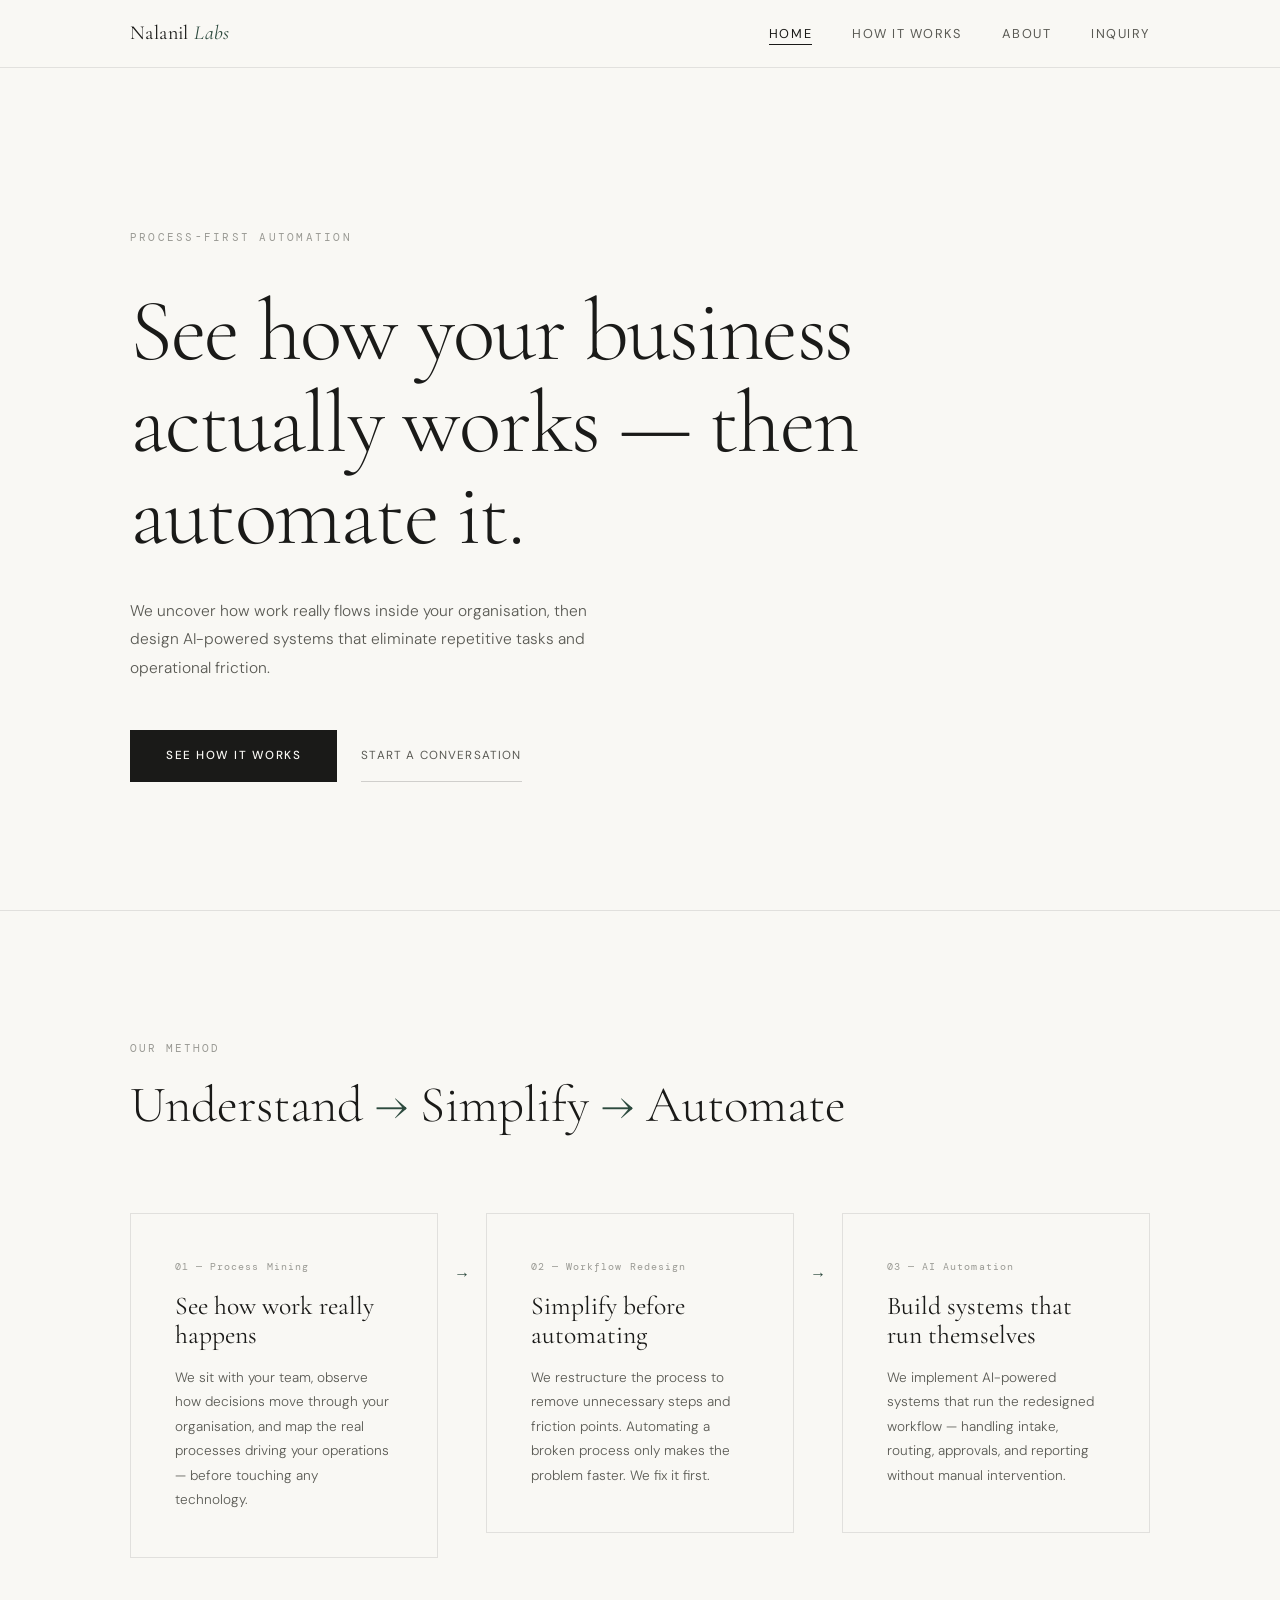
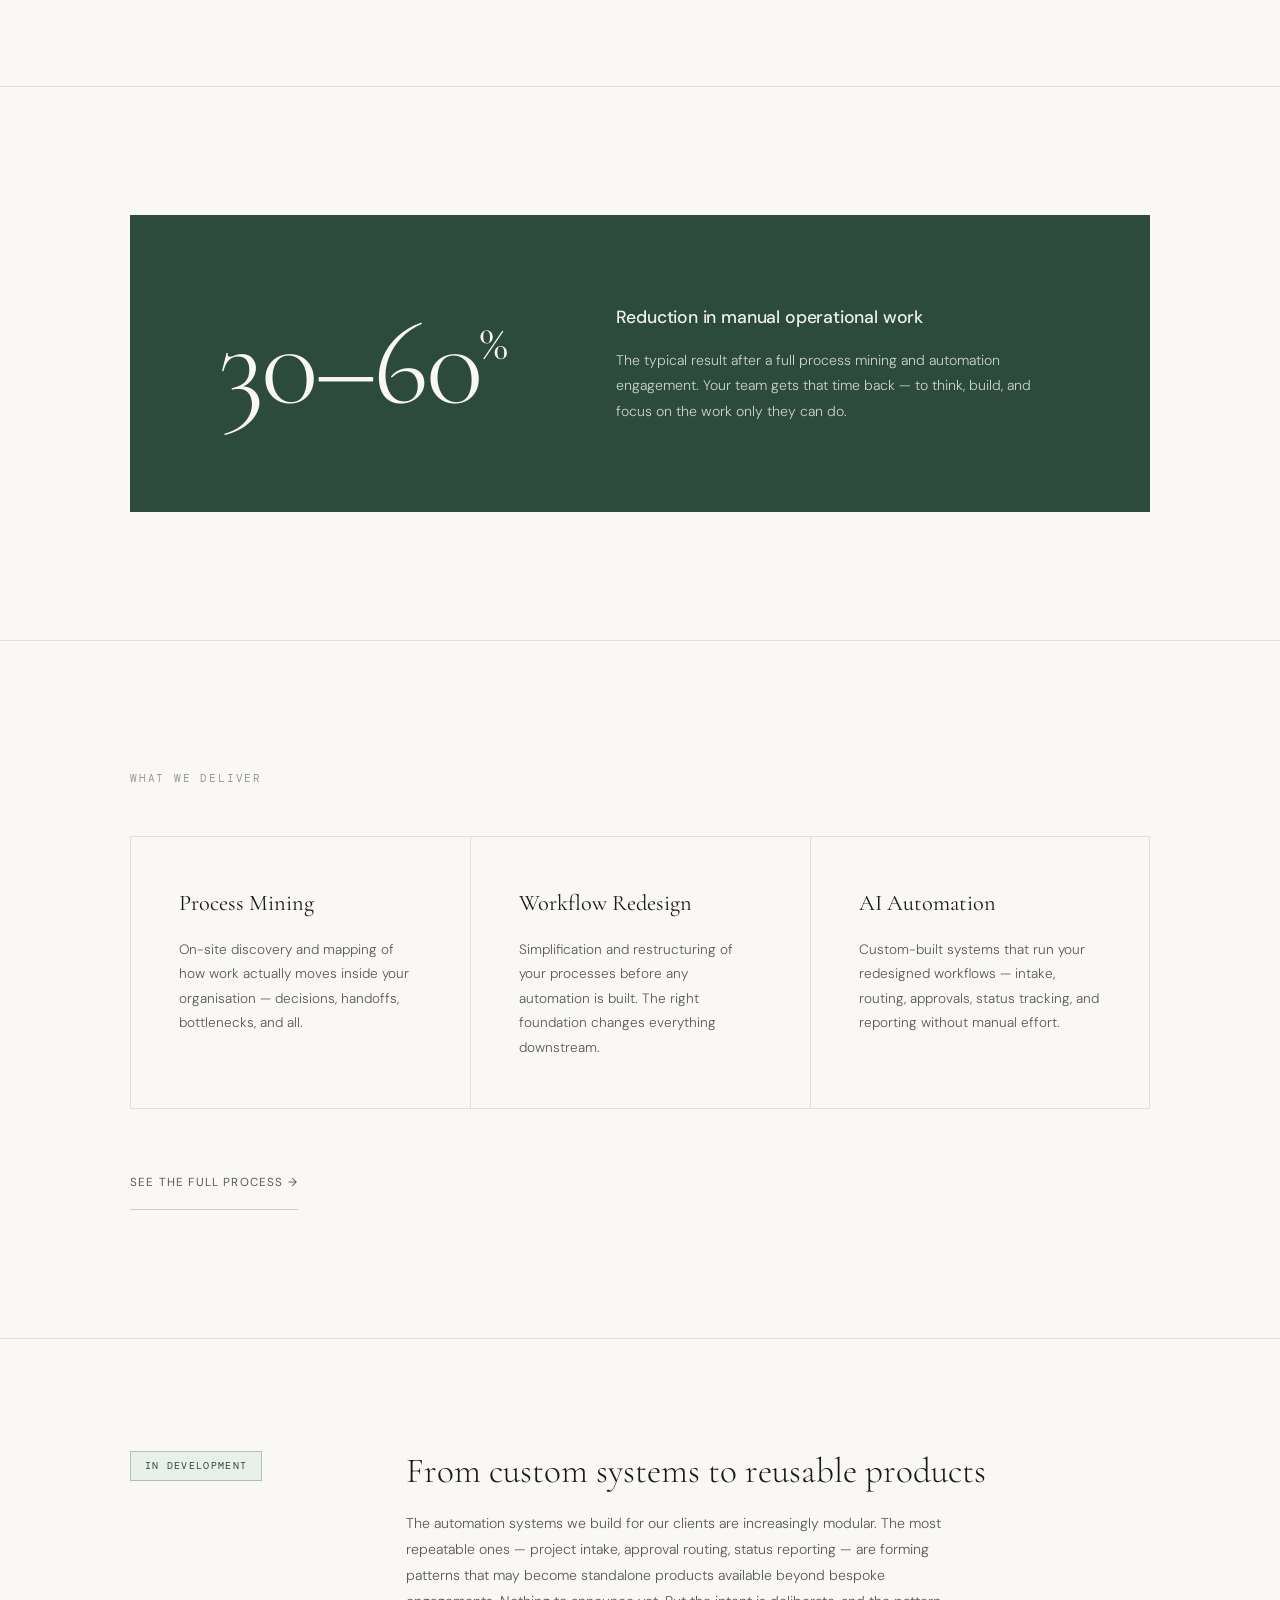
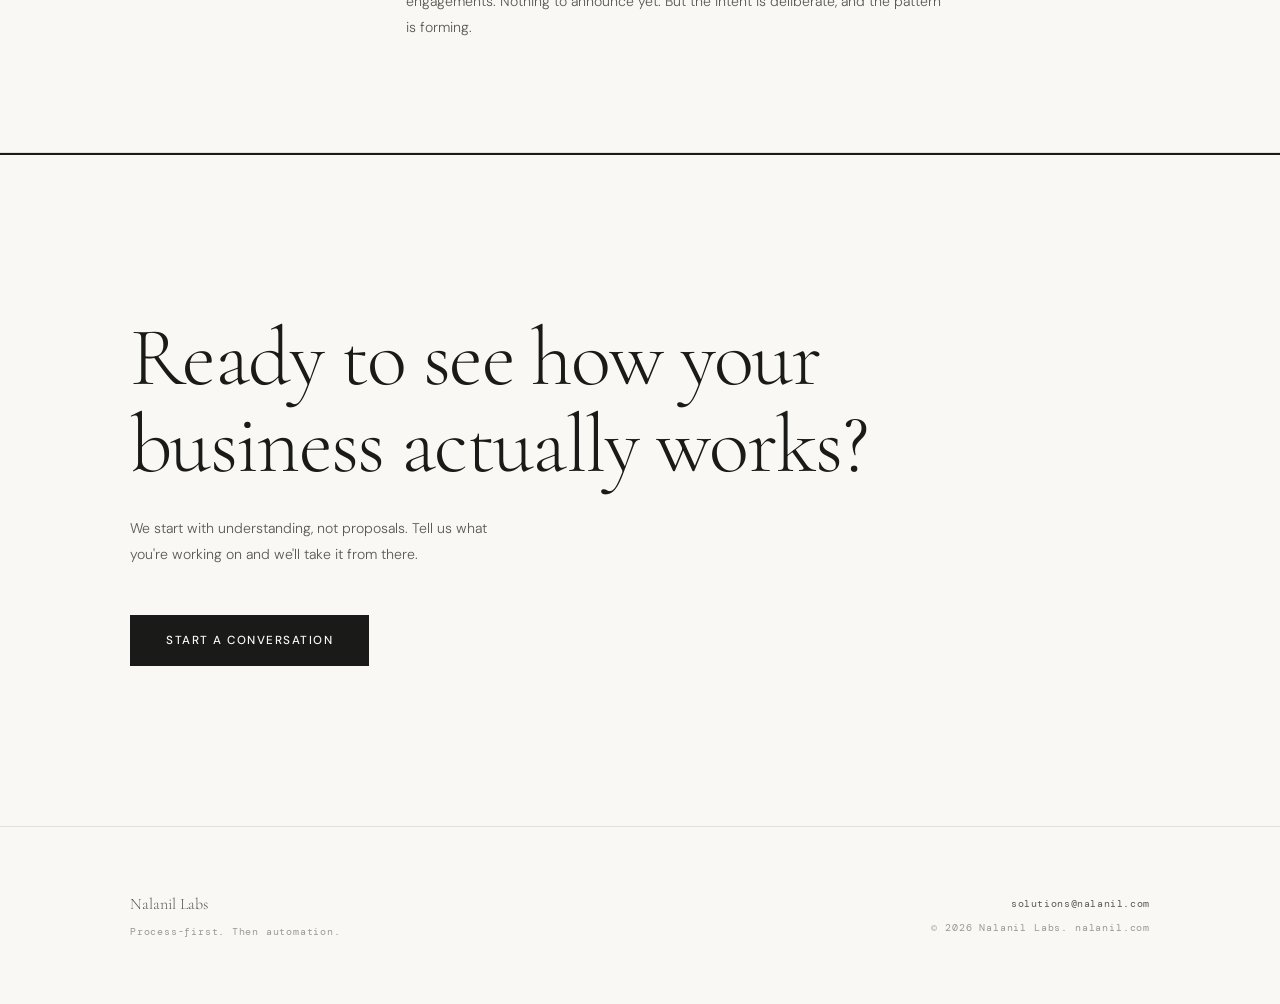
==== commit e2142567: "Fix asset paths to use relative refs for local file:// compatibility /styles.css and /script.js → ./" ====
--- a/index.html
+++ b/index.html
@@ -17,7 +17,7 @@
   <meta name="twitter:description" content="We map how work really flows inside your organisation — then automate what slows your team down.">
   <link rel="preconnect" href="https://fonts.googleapis.com">
   <link href="https://fonts.googleapis.com/css2?family=Cormorant+Garamond:ital,wght@0,300;0,400;0,600;1,300;1,400&family=DM+Mono:wght@300;400&family=DM+Sans:wght@300;400;500&display=swap" rel="stylesheet">
-  <link rel="stylesheet" href="/styles.css">
+  <link rel="stylesheet" href="./styles.css">
 </head>
 <body>
 
@@ -165,6 +165,6 @@
   </div>
 </footer>
 
-<script src="/script.js"></script>
+<script src="./script.js"></script>
 </body>
 </html>
--- a/styles.css
+++ b/styles.css
@@ -32,8 +32,8 @@
   font-family: var(--sans);
   background: var(--paper);
   color: var(--ink);
-  font-size: 16px;
-  line-height: 1.6;
+  font-size: 15px;
+  line-height: 1.65;
   -webkit-font-smoothing: antialiased;
   animation: pageFade 0.4s ease both;
 }
@@ -139,21 +139,21 @@
 }
 
 /* PAGE HEADER (inner pages) */
-.page-header { padding: 5rem 0 4rem; border-bottom: 1px solid var(--border); }
+.page-header { padding: 6rem 0 5rem; border-bottom: 1px solid var(--border); }
 .page-header h1 {
-  font-family: var(--serif); font-size: clamp(2.4rem, 5vw, 4rem);
-  font-weight: 300; line-height: 1.1; max-width: 640px;
+  font-family: var(--serif); font-size: clamp(2.8rem, 6vw, 4.8rem);
+  font-weight: 300; line-height: 1.05; max-width: 680px; letter-spacing: -0.015em;
 }
 .page-header .subtitle {
-  margin-top: 1.5rem; font-size: 1rem; color: var(--ink-soft);
-  max-width: 540px; font-weight: 300; line-height: 1.75;
+  margin-top: 1.75rem; font-size: 0.97rem; color: var(--ink-soft);
+  max-width: 520px; font-weight: 300; line-height: 1.82;
 }
 
 /* BUTTONS */
 .btn-primary {
   display: inline-block; background: var(--ink); color: var(--paper);
-  font-family: var(--sans); font-size: 0.78rem; font-weight: 500;
-  letter-spacing: 0.1em; text-transform: uppercase; padding: 0.85rem 2rem;
+  font-family: var(--sans); font-size: 0.73rem; font-weight: 500;
+  letter-spacing: 0.13em; text-transform: uppercase; padding: 1rem 2.25rem;
   cursor: pointer; border: none; text-decoration: none;
   transition: background 0.2s, transform 0.15s;
 }
@@ -161,8 +161,8 @@
 
 .btn-primary-light {
   display: inline-block; background: var(--paper); color: var(--ink);
-  font-family: var(--sans); font-size: 0.78rem; font-weight: 500;
-  letter-spacing: 0.1em; text-transform: uppercase; padding: 0.85rem 2rem;
+  font-family: var(--sans); font-size: 0.73rem; font-weight: 500;
+  letter-spacing: 0.13em; text-transform: uppercase; padding: 1rem 2.25rem;
   cursor: pointer; border: none; text-decoration: none;
   transition: background 0.2s, transform 0.15s;
 }
@@ -170,20 +170,20 @@
 
 .btn-ghost {
   display: inline-block; background: transparent; color: var(--ink-soft);
-  font-family: var(--sans); font-size: 0.78rem; font-weight: 400;
-  letter-spacing: 0.08em; text-transform: uppercase; padding: 0.85rem 0;
+  font-family: var(--sans); font-size: 0.73rem; font-weight: 400;
+  letter-spacing: 0.1em; text-transform: uppercase; padding: 1rem 0;
   cursor: pointer; border: none; text-decoration: none;
   border-bottom: 1px solid var(--border-med);
   transition: color 0.2s, border-color 0.2s;
 }
 .btn-ghost:hover { color: var(--ink); border-color: var(--ink); }
-.btn-group { display: flex; gap: 1.25rem; align-items: center; flex-wrap: wrap; }
+.btn-group { display: flex; gap: 1.5rem; align-items: center; flex-wrap: wrap; }
 
 /* ════════════════════════════════════════
    FOOTER
    ════════════════════════════════════════ */
 
-footer { border-top: 1px solid var(--border); padding: 3rem 0; margin-top: 2rem; }
+footer { border-top: 1px solid var(--border); padding: 4rem 0; margin-top: 0; }
 .footer-inner {
   max-width: var(--max); margin: 0 auto; padding: 0 2.5rem;
   display: flex; align-items: center; justify-content: space-between;
@@ -204,30 +204,30 @@
    HOME — HERO
    ════════════════════════════════════════ */
 
-.hero { padding: 8rem 0 6rem; border-bottom: 1px solid var(--border); }
+.hero { padding: 10rem 0 8rem; border-bottom: 1px solid var(--border); }
 .hero-eyebrow {
-  font-family: var(--mono); font-size: 0.72rem; letter-spacing: 0.18em;
-  text-transform: uppercase; color: var(--ink-muted); margin-bottom: 2rem; display: block;
+  font-family: var(--mono); font-size: 0.7rem; letter-spacing: 0.2em;
+  text-transform: uppercase; color: var(--ink-muted); margin-bottom: 2.5rem; display: block;
 }
 .hero-headline {
-  font-family: var(--serif); font-size: clamp(2.8rem, 6vw, 4.8rem);
-  font-weight: 300; line-height: 1.08; letter-spacing: -0.01em;
-  color: var(--ink); max-width: 780px; margin-bottom: 2rem;
+  font-family: var(--serif); font-size: clamp(3.2rem, 7vw, 5.5rem);
+  font-weight: 300; line-height: 1.04; letter-spacing: -0.02em;
+  color: var(--ink); max-width: 840px; margin-bottom: 2.25rem;
 }
 .hero-sub {
-  font-size: 1.05rem; font-weight: 300; color: var(--ink-soft);
-  max-width: 520px; line-height: 1.75; margin-bottom: 2.75rem;
+  font-size: 0.97rem; font-weight: 300; color: var(--ink-soft);
+  max-width: 500px; line-height: 1.82; margin-bottom: 3rem;
 }
 
 /* ════════════════════════════════════════
    HOME — METHOD
    ════════════════════════════════════════ */
 
-.method-section { padding: 6rem 0; border-bottom: 1px solid var(--border); }
-.method-header  { margin-bottom: 4rem; }
+.method-section { padding: 8rem 0; border-bottom: 1px solid var(--border); }
+.method-header  { margin-bottom: 5rem; }
 .method-title {
-  font-family: var(--serif); font-size: clamp(1.8rem, 3vw, 2.6rem);
-  font-weight: 300; line-height: 1.15; color: var(--ink);
+  font-family: var(--serif); font-size: clamp(2.2rem, 4vw, 3.2rem);
+  font-weight: 300; line-height: 1.08; color: var(--ink);
 }
 .method-title em { font-style: normal; color: var(--accent); }
 .method-steps {
@@ -236,7 +236,7 @@
   align-items: start;
 }
 .method-step {
-  padding: 2rem; border: 1px solid var(--border);
+  padding: 2.75rem; border: 1px solid var(--border);
   transition: background 0.2s, border-color 0.2s; cursor: default;
 }
 .method-step:hover { background: var(--accent-hover); border-color: var(--border-med); }
@@ -246,109 +246,113 @@
   color: var(--ink-muted); display: block; margin-bottom: 1rem; transition: color 0.2s;
 }
 .method-step h3 {
-  font-family: var(--serif); font-size: 1.4rem; font-weight: 400;
-  line-height: 1.2; margin-bottom: 0.75rem; color: var(--ink);
-}
-.method-step p { font-size: 0.85rem; color: var(--ink-soft); line-height: 1.75; font-weight: 300; }
+  font-family: var(--serif); font-size: 1.6rem; font-weight: 400;
+  line-height: 1.15; margin-bottom: 1rem; color: var(--ink);
+}
+.method-step p { font-size: 0.85rem; color: var(--ink-soft); line-height: 1.8; font-weight: 300; }
 .method-arrow {
-  display: flex; align-items: flex-start; justify-content: center; padding-top: 2.5rem;
-  font-family: var(--mono); font-size: 1rem; color: var(--accent); opacity: 0.4;
+  display: flex; align-items: flex-start; justify-content: center; padding-top: 3rem;
+  font-family: var(--mono); font-size: 1rem; color: var(--accent); opacity: 0.35;
 }
 
 /* ════════════════════════════════════════
    HOME — OUTCOME
    ════════════════════════════════════════ */
 
-.outcome-section { padding: 6rem 0; border-bottom: 1px solid var(--border); }
+.outcome-section { padding: 8rem 0; border-bottom: 1px solid var(--border); }
 .outcome-block {
-  display: grid; grid-template-columns: auto 1fr; gap: 5rem; align-items: center;
-  padding: 4rem; background: var(--accent); color: var(--paper);
+  display: grid; grid-template-columns: auto 1fr; gap: 7rem; align-items: center;
+  padding: 5.5rem; background: var(--accent); color: var(--paper);
 }
 .outcome-figure {
-  font-family: var(--serif); font-size: 5.5rem; font-weight: 300;
-  line-height: 1; white-space: nowrap; letter-spacing: -0.02em;
-}
-.outcome-figure .pct { font-size: 2.5rem; vertical-align: top; margin-top: 0.6rem; display: inline-block; }
+  font-family: var(--serif); font-size: 7.5rem; font-weight: 300;
+  line-height: 1; white-space: nowrap; letter-spacing: -0.03em;
+}
+.outcome-figure .pct { font-size: 3.2rem; vertical-align: top; margin-top: 0.9rem; display: inline-block; }
 .outcome-desc strong {
   display: block; font-family: var(--sans); font-size: 1.1rem; font-weight: 500;
-  margin-bottom: 0.75rem; opacity: 0.95;
-}
-.outcome-desc p { font-size: 0.9rem; font-weight: 300; line-height: 1.75; opacity: 0.82; max-width: 440px; }
+  margin-bottom: 1rem; opacity: 0.95; letter-spacing: -0.01em;
+}
+.outcome-desc p { font-size: 0.88rem; font-weight: 300; line-height: 1.82; opacity: 0.78; max-width: 420px; }
 
 /* ════════════════════════════════════════
    HOME — PREVIEW (what we deliver)
    ════════════════════════════════════════ */
 
-.preview-section { padding: 6rem 0; border-bottom: 1px solid var(--border); }
+.preview-section { padding: 8rem 0; border-bottom: 1px solid var(--border); }
 .preview-grid { display: grid; grid-template-columns: repeat(3, 1fr); }
 .preview-card {
-  padding: 2.5rem; border: 1px solid var(--border); border-right: none;
+  padding: 3rem; border: 1px solid var(--border); border-right: none;
   transition: background 0.2s; cursor: default;
 }
 .preview-card:last-child { border-right: 1px solid var(--border); }
 .preview-card:hover { background: var(--accent-hover); }
 .preview-card h4 {
-  font-family: var(--serif); font-size: 1.25rem; font-weight: 400;
-  margin-bottom: 0.75rem; color: var(--ink);
-}
-.preview-card p { font-size: 0.85rem; color: var(--ink-soft); line-height: 1.75; font-weight: 300; }
-.preview-cta { margin-top: 2.5rem; }
+  font-family: var(--serif); font-size: 1.4rem; font-weight: 400;
+  margin-bottom: 1rem; color: var(--ink);
+}
+.preview-card p { font-size: 0.85rem; color: var(--ink-soft); line-height: 1.8; font-weight: 300; }
+.preview-cta { margin-top: 3rem; }
 
 /* ════════════════════════════════════════
    HOME — FUTURE PRODUCTS
    ════════════════════════════════════════ */
 
-.future-section { padding: 5rem 0; border-bottom: 1px solid var(--border); }
+.future-section { padding: 7rem 0; border-bottom: 1px solid var(--border); }
 .future-inner {
-  display: grid; grid-template-columns: 160px 1fr; gap: 5rem; align-items: start;
+  display: grid; grid-template-columns: 180px 1fr; gap: 6rem; align-items: start;
 }
 .future-badge {
-  display: inline-block; font-family: var(--mono); font-size: 0.62rem;
-  letter-spacing: 0.12em; text-transform: uppercase; color: var(--accent);
-  padding: 0.35rem 0.75rem; border: 1px solid rgba(45,74,62,0.3); background: var(--accent-light);
+  display: inline-block; font-family: var(--mono); font-size: 0.6rem;
+  letter-spacing: 0.14em; text-transform: uppercase; color: var(--accent);
+  padding: 0.4rem 0.85rem; border: 1px solid rgba(45,74,62,0.3); background: var(--accent-light);
 }
 .future-body h3 {
-  font-family: var(--serif); font-size: 1.8rem; font-weight: 300;
-  line-height: 1.2; margin-bottom: 1rem; color: var(--ink);
-}
-.future-body p { font-size: 0.9rem; color: var(--ink-soft); line-height: 1.85; font-weight: 300; max-width: 560px; }
+  font-family: var(--serif); font-size: 2.2rem; font-weight: 300;
+  line-height: 1.12; margin-bottom: 1.25rem; color: var(--ink);
+}
+.future-body p { font-size: 0.88rem; color: var(--ink-soft); line-height: 1.85; font-weight: 300; max-width: 540px; }
 
 /* ════════════════════════════════════════
    HOME — CTA
    ════════════════════════════════════════ */
 
-.cta-section { padding: 7rem 0; }
+.cta-section {
+  padding: 10rem 0;
+  border-top: 2px solid var(--ink);
+}
 .cta-section h2 {
-  font-family: var(--serif); font-size: clamp(1.8rem, 3vw, 2.8rem);
-  font-weight: 300; line-height: 1.15; max-width: 540px; margin-bottom: 1rem; color: var(--ink);
+  font-family: var(--serif); font-size: clamp(3rem, 6.5vw, 5.2rem);
+  font-weight: 300; line-height: 1.04; letter-spacing: -0.02em;
+  max-width: 760px; margin-bottom: 1.75rem; color: var(--ink);
 }
 .cta-section p {
-  font-size: 0.9rem; color: var(--ink-soft); font-weight: 300;
-  margin-bottom: 2.5rem; max-width: 420px; line-height: 1.7;
+  font-size: 0.88rem; color: var(--ink-soft); font-weight: 300;
+  margin-bottom: 3rem; max-width: 380px; line-height: 1.8;
 }
 
 /* ════════════════════════════════════════
    SOLUTIONS — PHASE SECTIONS
    ════════════════════════════════════════ */
 
-.phase-section { padding: 5rem 0; border-bottom: 1px solid var(--border); }
+.phase-section { padding: 7rem 0; border-bottom: 1px solid var(--border); }
 .phase-grid { display: grid; grid-template-columns: 280px 1fr; gap: 6rem; align-items: start; }
 .phase-left {}
 .phase-num-large {
-  font-family: var(--serif); font-size: 5rem; font-weight: 300;
-  line-height: 1; color: var(--ink); opacity: 0.1; display: block; margin-bottom: -0.5rem;
+  font-family: var(--serif); font-size: 6rem; font-weight: 300;
+  line-height: 1; color: var(--ink); opacity: 0.08; display: block; margin-bottom: -0.5rem;
 }
 .phase-label {
   font-family: var(--mono); font-size: 0.65rem; letter-spacing: 0.15em;
   text-transform: uppercase; color: var(--accent); display: block; margin-bottom: 0.75rem;
 }
 .phase-left h2 {
-  font-family: var(--serif); font-size: 2rem; font-weight: 300; line-height: 1.15; color: var(--ink);
+  font-family: var(--serif); font-size: 2.4rem; font-weight: 300; line-height: 1.1; color: var(--ink);
 }
 .phase-right {}
 .phase-intro {
-  font-size: 1rem; color: var(--ink); font-weight: 300;
-  line-height: 1.75; margin-bottom: 2.5rem;
+  font-size: 0.97rem; color: var(--ink); font-weight: 300;
+  line-height: 1.82; margin-bottom: 3rem;
 }
 .phase-points { display: flex; flex-direction: column; }
 .phase-point {
@@ -367,7 +371,7 @@
    SOLUTIONS — WORKFLOW DIAGRAM
    ════════════════════════════════════════ */
 
-.diagram-section { padding: 5rem 0; border-bottom: 1px solid var(--border); }
+.diagram-section { padding: 7rem 0; border-bottom: 1px solid var(--border); }
 .diagram-wrap {
   margin-top: 3rem; display: grid; grid-template-columns: 1fr 1fr; gap: 5rem; align-items: start;
 }
@@ -397,10 +401,10 @@
    SOLUTIONS — USE CASES
    ════════════════════════════════════════ */
 
-.use-cases-section { padding: 5rem 0; border-bottom: 1px solid var(--border); }
-.use-cases-grid { display: grid; grid-template-columns: repeat(3, 1fr); gap: 2rem; margin-top: 3rem; }
+.use-cases-section { padding: 7rem 0; border-bottom: 1px solid var(--border); }
+.use-cases-grid { display: grid; grid-template-columns: repeat(3, 1fr); gap: 1.5rem; margin-top: 4rem; }
 .use-case {
-  padding: 2.5rem; border: 1px solid var(--border);
+  padding: 3rem; border: 1px solid var(--border);
   transition: background 0.2s, transform 0.2s, box-shadow 0.2s; cursor: default;
 }
 .use-case:hover {
@@ -426,14 +430,14 @@
    SOLUTIONS — OUTCOME BANNER
    ════════════════════════════════════════ */
 
-.outcome-banner-section { padding: 5rem 0; border-bottom: 1px solid var(--border); }
+.outcome-banner-section { padding: 7rem 0; border-bottom: 1px solid var(--border); }
 .outcome-banner {
-  background: var(--accent); color: var(--paper); padding: 5rem;
-  display: flex; flex-direction: column; align-items: flex-start; gap: 2rem;
+  background: var(--accent); color: var(--paper); padding: 6rem;
+  display: flex; flex-direction: column; align-items: flex-start; gap: 2.5rem;
 }
 .outcome-banner-num {
-  font-family: var(--serif); font-size: clamp(3.5rem, 8vw, 6.5rem);
-  font-weight: 300; line-height: 1; opacity: 0.95;
+  font-family: var(--serif); font-size: clamp(4.5rem, 9vw, 8rem);
+  font-weight: 300; line-height: 1; opacity: 0.95; letter-spacing: -0.02em;
 }
 .outcome-banner-body strong {
   display: block; font-size: 1.15rem; font-weight: 500; margin-bottom: 0.75rem; opacity: 0.95;
@@ -447,11 +451,11 @@
    ════════════════════════════════════════ */
 
 .about-split {
-  padding: 6rem 0; display: grid; grid-template-columns: 1fr 1fr;
-  gap: 7rem; border-bottom: 1px solid var(--border); align-items: start;
+  padding: 7rem 0; display: grid; grid-template-columns: 1fr 1fr;
+  gap: 8rem; border-bottom: 1px solid var(--border); align-items: start;
 }
 .about-text h2 {
-  font-family: var(--serif); font-size: 2.5rem; font-weight: 300; line-height: 1.15; margin-bottom: 2rem;
+  font-family: var(--serif); font-size: 2.8rem; font-weight: 300; line-height: 1.1; margin-bottom: 2.5rem;
 }
 .about-text p {
   font-size: 0.92rem; color: var(--ink-soft); line-height: 1.85; font-weight: 300; margin-bottom: 1.25rem;
@@ -481,7 +485,7 @@
   font-family: var(--mono); font-size: 0.65rem; color: var(--ink-muted);
   letter-spacing: 0.1em; text-transform: uppercase;
 }
-.origin-section { padding: 6rem 0; border-bottom: 1px solid var(--border); }
+.origin-section { padding: 7rem 0; border-bottom: 1px solid var(--border); }
 .origin-grid { display: grid; grid-template-columns: 1fr 2fr; gap: 6rem; align-items: start; margin-top: 3rem; }
 .origin-sidebar h2 { font-family: var(--serif); font-size: 2.2rem; font-weight: 300; line-height: 1.15; }
 .origin-sidebar h2 em { font-style: italic; color: var(--accent); }
@@ -499,10 +503,10 @@
   font-family: var(--serif); font-size: 1.35rem; font-weight: 300;
   font-style: italic; line-height: 1.4; color: var(--ink);
 }
-.values-section { padding: 5rem 0; border-bottom: 1px solid var(--border); }
+.values-section { padding: 7rem 0; border-bottom: 1px solid var(--border); }
 .values-grid { display: grid; grid-template-columns: repeat(3, 1fr); gap: 2rem; }
 .value-item {
-  padding: 2rem; border: 1px solid var(--border);
+  padding: 2.5rem; border: 1px solid var(--border);
   transition: border-color 0.2s, box-shadow 0.2s, transform 0.2s; cursor: default;
 }
 .value-item:hover {
@@ -518,11 +522,11 @@
    ════════════════════════════════════════ */
 
 .inquiry-layout {
-  padding: 6rem 0;
+  padding: 7rem 0;
   display: grid; grid-template-columns: 1fr 1.6fr; gap: 8rem; align-items: start;
 }
 .inquiry-info h2 {
-  font-family: var(--serif); font-size: 2.4rem; font-weight: 300; line-height: 1.15; margin-bottom: 1.5rem;
+  font-family: var(--serif); font-size: 2.8rem; font-weight: 300; line-height: 1.1; margin-bottom: 1.75rem;
 }
 .inquiry-info > p {
   font-size: 0.9rem; color: var(--ink-soft); line-height: 1.8; font-weight: 300; margin-bottom: 2.5rem;
@@ -577,8 +581,8 @@
 .form-submit { display: flex; justify-content: flex-end; padding-top: 0.5rem; }
 .btn-submit {
   background: var(--ink); color: var(--paper); font-family: var(--sans);
-  font-size: 0.78rem; font-weight: 500; letter-spacing: 0.1em; text-transform: uppercase;
-  padding: 1rem 2.5rem; border: none; cursor: pointer; transition: background 0.2s, transform 0.15s;
+  font-size: 0.73rem; font-weight: 500; letter-spacing: 0.13em; text-transform: uppercase;
+  padding: 1.1rem 2.75rem; border: none; cursor: pointer; transition: background 0.2s, transform 0.15s;
 }
 .btn-submit:hover { background: var(--accent); transform: translateY(-1px); }
 .form-note { font-size: 0.75rem; color: var(--ink-muted); font-weight: 300; }
@@ -616,6 +620,6 @@
   .outcome-banner { padding: 3rem 2rem; }
   .about-image-block { aspect-ratio: auto; min-height: 280px; }
   .footer-right { align-items: flex-start; }
-  .cta-section  { padding: 5rem 0; }
-  .hero         { padding: 6rem 0 4rem; }
-}
+  .cta-section  { padding: 6rem 0; }
+  .hero         { padding: 7rem 0 5rem; }
+}
